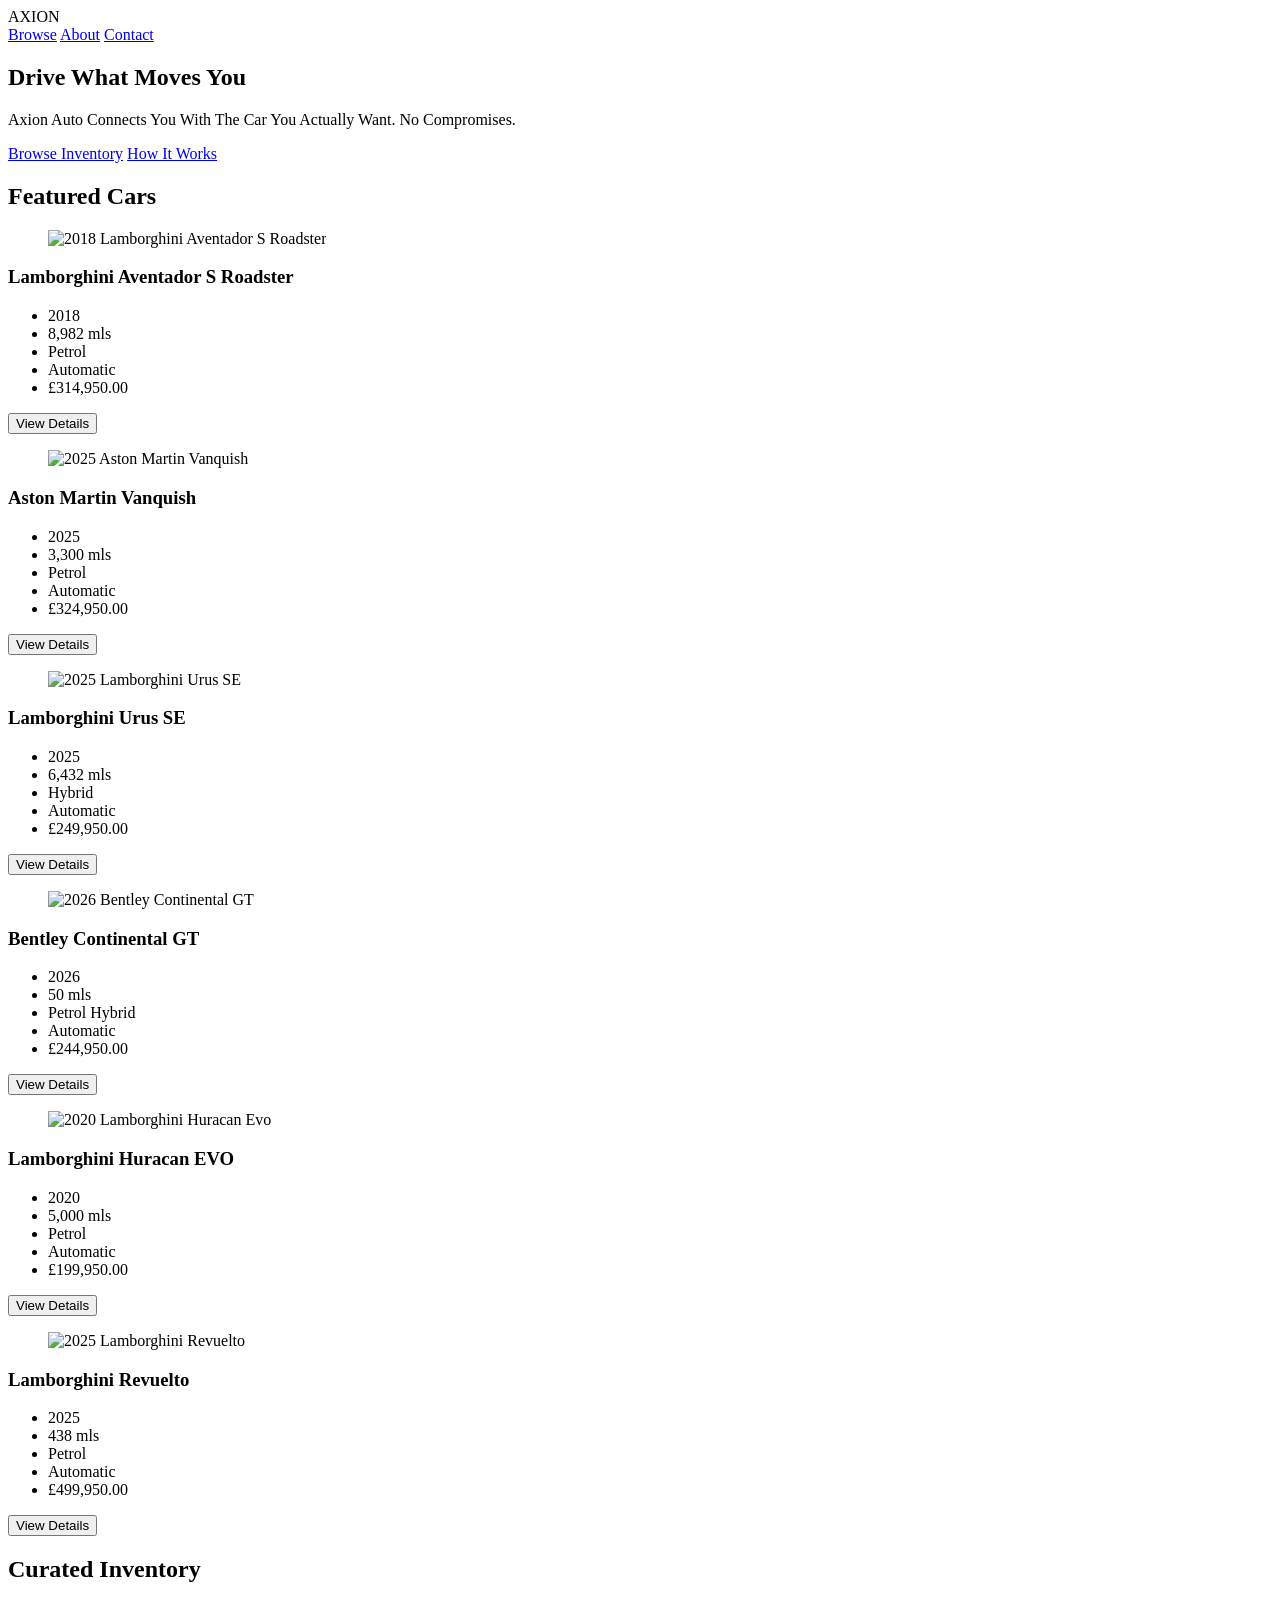
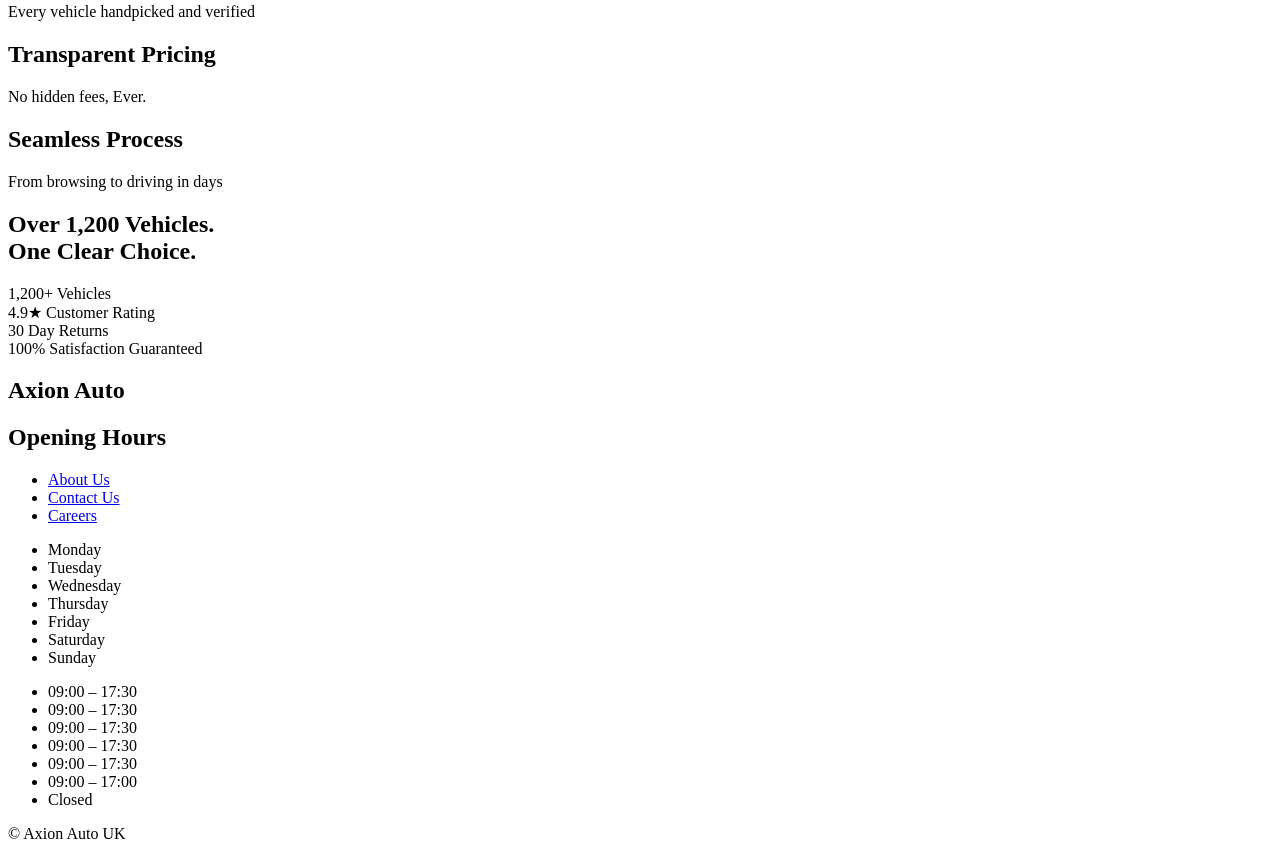
==== index.html @ 67ba7c2e "Add files via upload" ====
<!doctype html>
<html lang="en">
  <head>
    <meta charset="UTF-8" />
    <meta name="viewport" content="width=device-width, initial-scale=1.0" />
    <meta
      name="description"
      content="Axion Auto — Premium vehicles curated for drivers who refuse to compromise."
    />
    <link rel="stylesheet" href="./style.css" />
    <link rel="preconnect" href="https://fonts.googleapis.com" />
    <link rel="preconnect" href="https://fonts.gstatic.com" crossorigin />
    <link
      href="https://fonts.googleapis.com/css2?family=Oxygen:wght@300;400;700&display=swap"
      rel="stylesheet"
    />
    <title>Axion Auto</title>
    <link rel="apple-touch-icon" sizes="180x180" href="/apple-touch-icon.png" />
    <link rel="icon" type="image/png" sizes="32x32" href="/favicon-32x32.png" />
    <link rel="icon" type="image/png" sizes="16x16" href="/favicon-16x16.png" />
    <link rel="manifest" href="/site.webmanifest" />
  </head>
  <body>
    <header class="site-nav">
      <span class="site-header">AXION</span>

      <nav class="nav-header" aria-label="Main navigation">
        <a href="./inventory.html">Browse</a>
        <a href="./about.html">About</a>
        <a href="./contact.html">Contact</a>
      </nav>
    </header>

    <main>
      <section class="hero panel panel--image" aria-label="Hero">
        <div class="hero-text">
          <h1 class="hero-heading">Drive What Moves You</h1>
          <p class="hero-subheading">
            Axion Auto Connects You With The Car You Actually Want. No
            Compromises.
          </p>
        </div>
        <div class="hero-links">
          <a href="./inventory.html" class="btn btn--primary"
            >Browse Inventory</a
          >
          <a href="./about.html" class="btn btn--secondary">How It Works</a>
        </div>
      </section>

      <section class="featured-cars-section">
        <h2 class="featured-cars-heading">Featured Cars</h2>

        <div class="featured-cars">
          <article class="car-feature feature-1">
            <figure class="car-image">
              <img
                class="large-image"
                src="./assets/images/2018-lamborghini-aventador-s-roadster.jpg"
                alt="2018 Lamborghini Aventador S Roadster"
              />
            </figure>
            <h3>Lamborghini Aventador S Roadster</h3>
            <ul class="car-specs">
              <li>2018</li>
              <li>8,982 mls</li>
              <li>Petrol</li>
              <li>Automatic</li>
              <li>£314,950.00</li>
            </ul>
            <button class="button-link" type="button">View Details</button>
          </article>

          <article class="car-feature feature-2">
            <figure class="car-image">
              <img
                class="large-image"
                src="./assets/images/2025-aston-martin-vanquish.jpg"
                alt="2025 Aston Martin Vanquish"
              />
            </figure>
            <h3>Aston Martin Vanquish</h3>
            <ul class="car-specs">
              <li>2025</li>
              <li>3,300 mls</li>
              <li>Petrol</li>
              <li>Automatic</li>
              <li>£324,950.00</li>
            </ul>
            <button class="button-link" type="button">View Details</button>
          </article>

          <article class="car-feature feature-3">
            <figure class="car-image">
              <img
                class="large-image"
                src="./assets/images/2025-lamborghini-urus-se.jpg"
                alt="2025 Lamborghini Urus SE"
              />
            </figure>
            <h3>Lamborghini Urus SE</h3>
            <ul class="car-specs">
              <li>2025</li>
              <li>6,432 mls</li>
              <li>Hybrid</li>
              <li>Automatic</li>
              <li>£249,950.00</li>
            </ul>
            <button class="button-link" type="button">View Details</button>
          </article>

          <article class="car-feature feature-4">
            <figure class="car-image">
              <img
                class="large-image"
                src="./assets/images/2026-bentley-continental-gt.jpg"
                alt="2026 Bentley Continental GT"
              />
            </figure>
            <h3>Bentley Continental GT</h3>
            <ul class="car-specs">
              <li>2026</li>
              <li>50 mls</li>
              <li>Petrol Hybrid</li>
              <li>Automatic</li>
              <li>£244,950.00</li>
            </ul>
            <button class="button-link" type="button">View Details</button>
          </article>

          <article class="car-feature feature-5">
            <figure class="car-image">
              <img
                class="large-image"
                src="./assets/images/2020-lamborghini-huracan.jpg"
                alt="2020 Lamborghini Huracan Evo"
              />
            </figure>
            <h3>Lamborghini Huracan EVO</h3>
            <ul class="car-specs">
              <li>2020</li>
              <li>5,000 mls</li>
              <li>Petrol</li>
              <li>Automatic</li>
              <li>£199,950.00</li>
            </ul>
            <button class="button-link" type="button">View Details</button>
          </article>

          <article class="car-feature feature-6">
            <figure class="car-image">
              <img
                class="large-image"
                src="./assets/images/2025-lamborghini-revuelto.jpg"
                alt="2025 Lamborghini Revuelto"
              />
            </figure>
            <h3>Lamborghini Revuelto</h3>
            <ul class="car-specs">
              <li>2025</li>
              <li>438 mls</li>
              <li>Petrol</li>
              <li>Automatic</li>
              <li>£499,950.00</li>
            </ul>
            <button class="button-link" type="button">View Details</button>
          </article>
        </div>
      </section>

      <section class="promises">
        <div class="promise promise-1">
          <h2 class="promise-heading">Curated Inventory</h2>
          <p class="promise-p">Every vehicle handpicked and verified</p>
        </div>
        <div class="promise promise-2">
          <h2 class="promise-heading">Transparent Pricing</h2>
          <p class="promise-p">No hidden fees, Ever.</p>
        </div>
        <div class="promise promise-3">
          <h2 class="promise-heading">Seamless Process</h2>
          <p class="promise-p">From browsing to driving in days</p>
        </div>
      </section>

      <section class="banner" aria-label="Key statistics">
        <h2 class="banner-heading">
          Over 1,200 Vehicles.<br />One Clear Choice.
        </h2>
        <div class="banner-stats">
          <div class="stat">
            <span class="stat-number">1,200+</span>
            <span class="stat-label">Vehicles</span>
          </div>
          <div class="stat">
            <span class="stat-number">4.9★</span>
            <span class="stat-label">Customer Rating</span>
          </div>
          <div class="stat">
            <span class="stat-number">30</span>
            <span class="stat-label">Day Returns</span>
          </div>
          <div class="stat">
            <span class="stat-number">100%</span>
            <span class="stat-label">Satisfaction Guaranteed</span>
          </div>
        </div>
      </section>
    </main>
    <footer>
      <div class="footer-headings">
        <h2 class="axion-footer-heading">Axion Auto</h2>
        <h2 class="hours-heading">Opening Hours</h2>
      </div>

      <div class="footer">
        <nav class="axion-footer" aria-label="Footer navigation">
          <ul class="footer-list">
            <li><a href="./about.html">About Us</a></li>
            <li><a href="./contact.html">Contact Us</a></li>
            <li><a href="./careers.html">Careers</a></li>
          </ul>
        </nav>

        <div class="hours">
          <ul class="days-list" aria-label="Days">
            <li>Monday</li>
            <li>Tuesday</li>
            <li>Wednesday</li>
            <li>Thursday</li>
            <li>Friday</li>
            <li>Saturday</li>
            <li>Sunday</li>
          </ul>
          <ul class="hours-list" aria-label="Hours">
            <li>09:00 – 17:30</li>
            <li>09:00 – 17:30</li>
            <li>09:00 – 17:30</li>
            <li>09:00 – 17:30</li>
            <li>09:00 – 17:30</li>
            <li>09:00 – 17:00</li>
            <li>Closed</li>
          </ul>
        </div>
      </div>

      <div class="copyright">
        <p>&copy; Axion Auto UK</p>
      </div>
    </footer>
  </body>
</html>
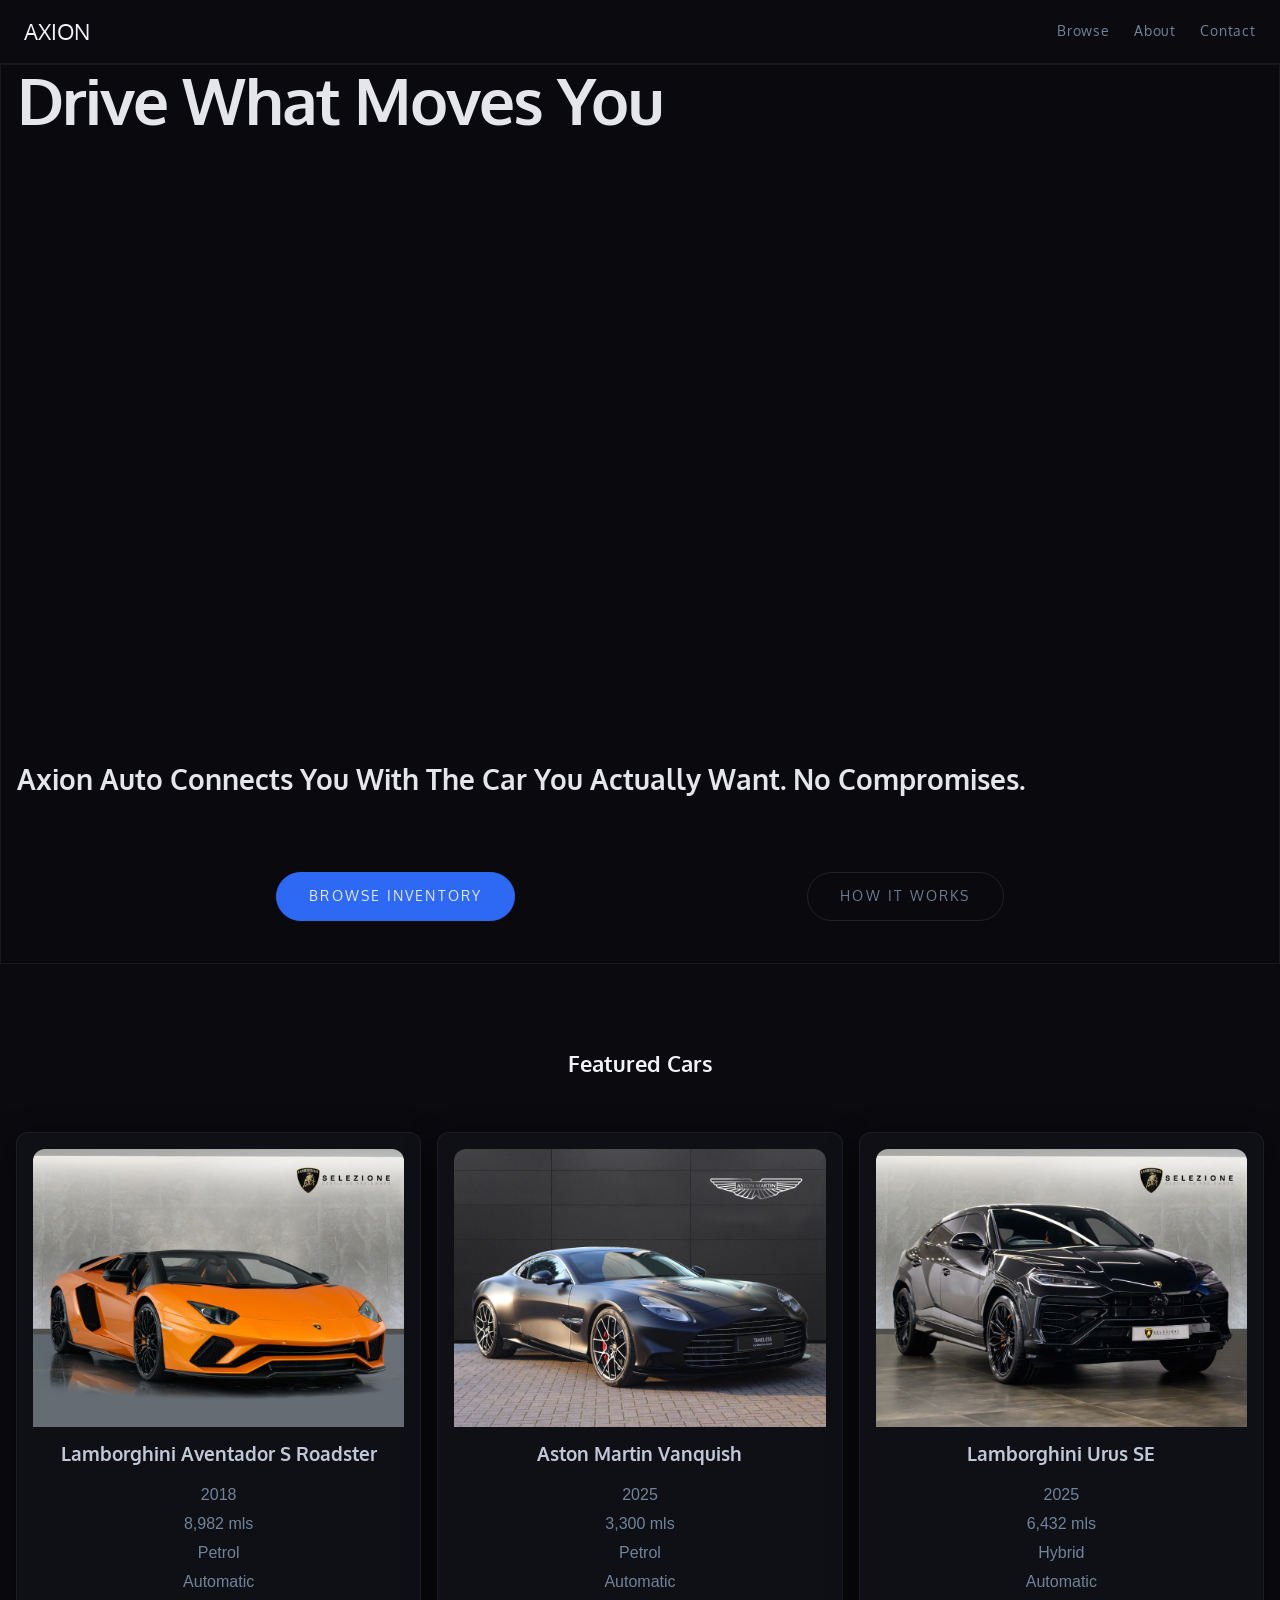
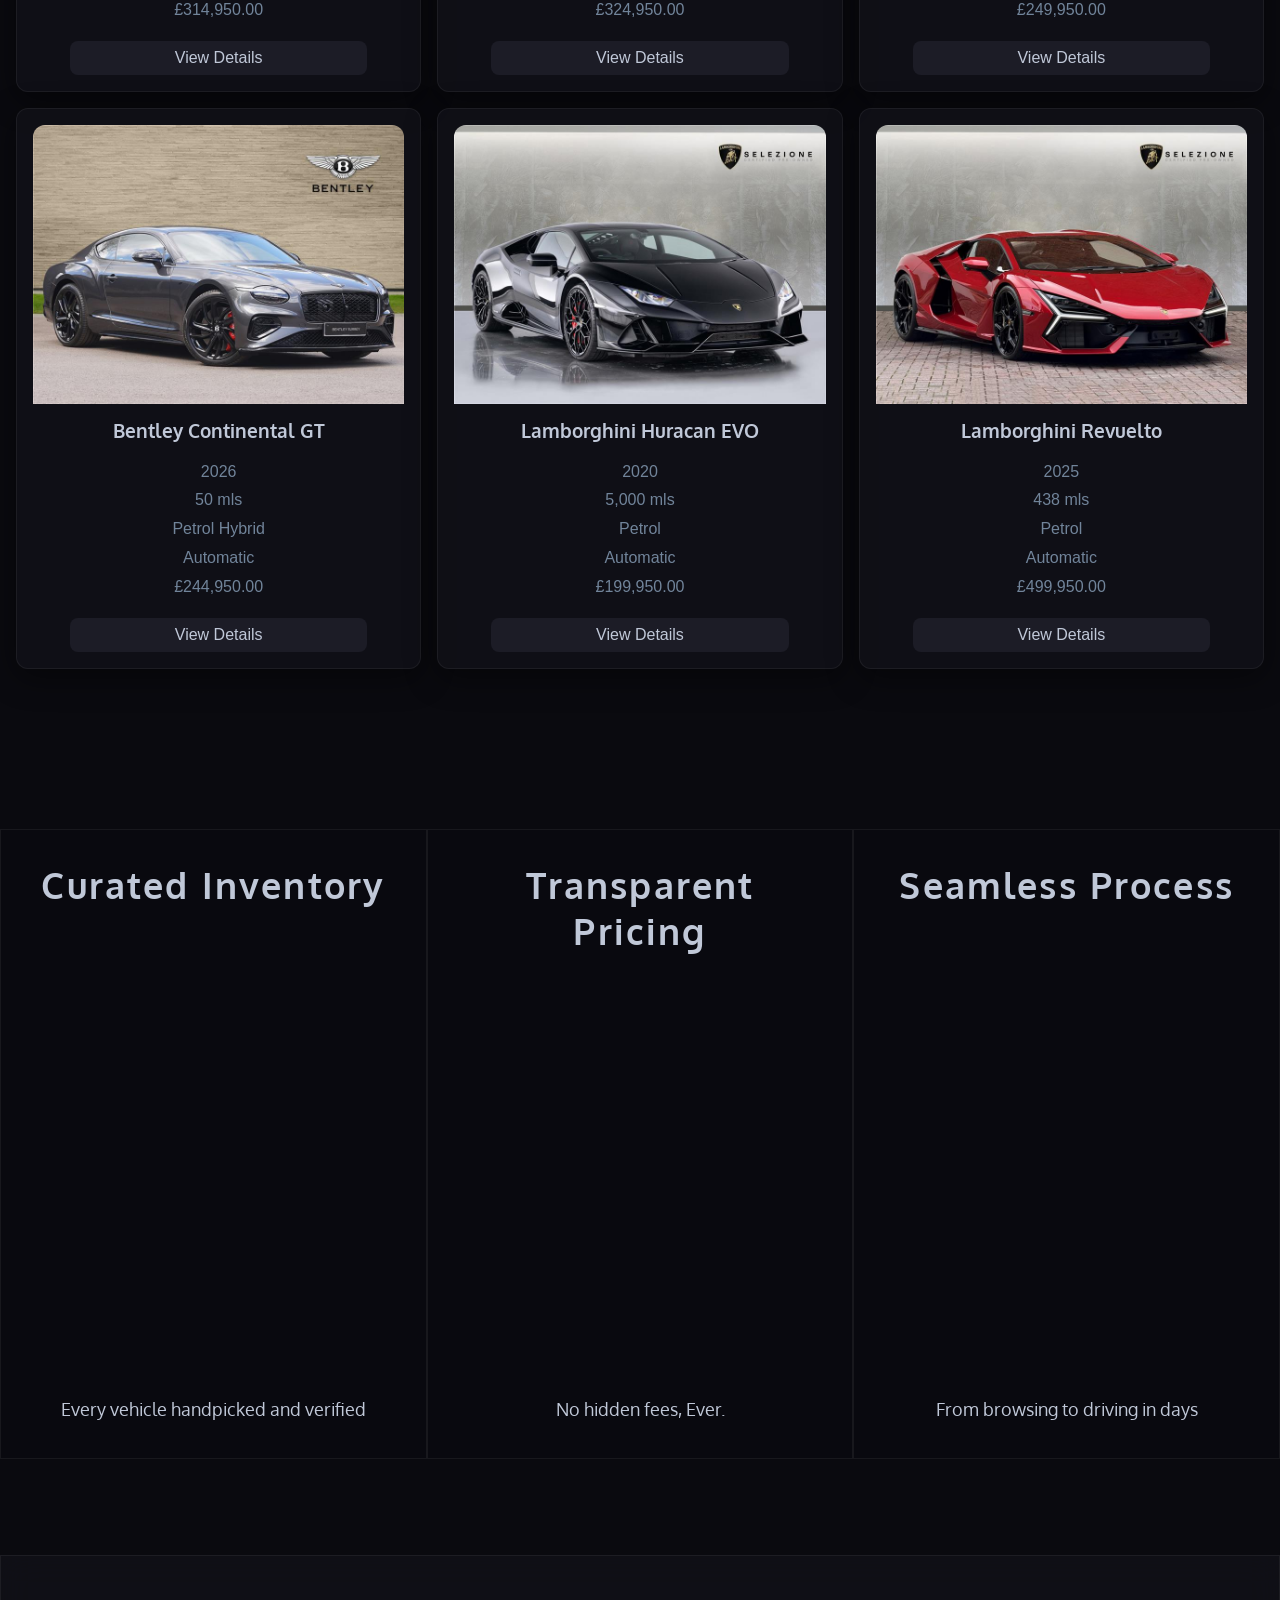
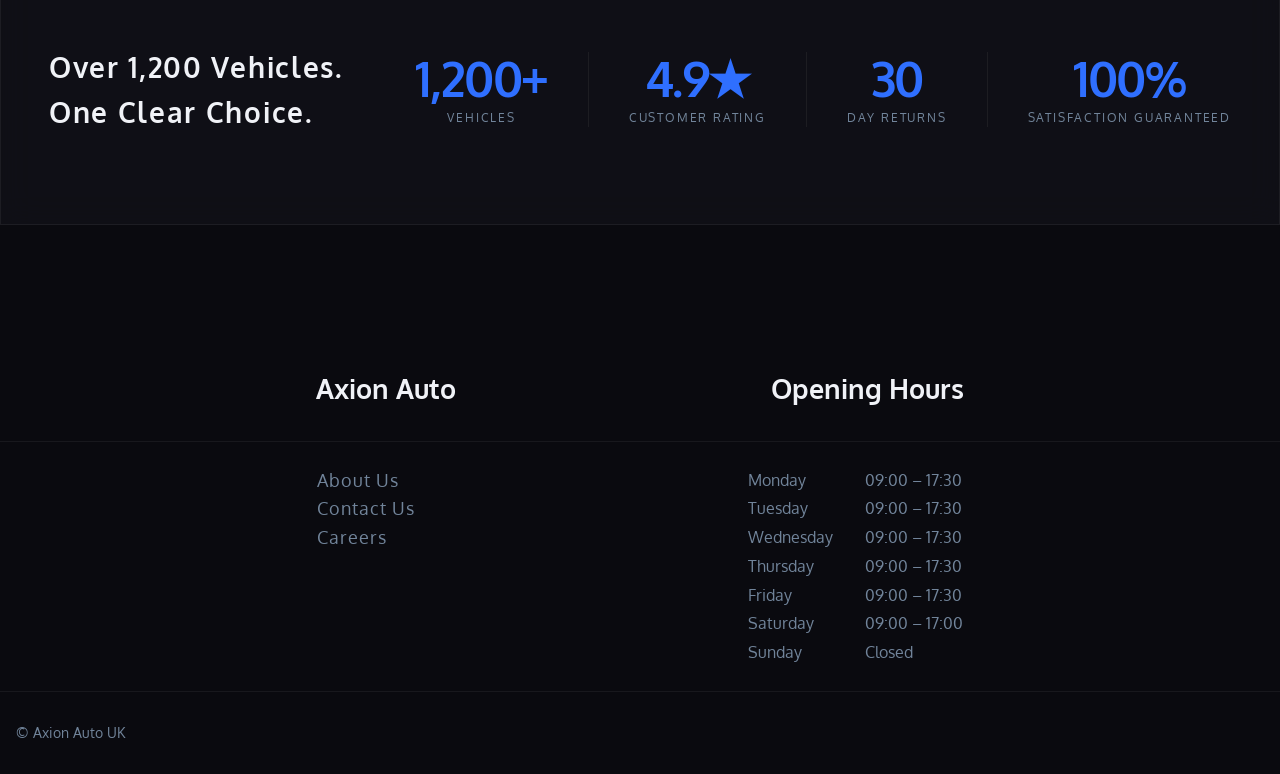
==== commit 60af1368: "Update index.html" ====
--- a/index.html
+++ b/index.html
@@ -15,10 +15,10 @@
       rel="stylesheet"
     />
     <title>Axion Auto</title>
-    <link rel="apple-touch-icon" sizes="180x180" href="/apple-touch-icon.png" />
-    <link rel="icon" type="image/png" sizes="32x32" href="/favicon-32x32.png" />
-    <link rel="icon" type="image/png" sizes="16x16" href="/favicon-16x16.png" />
-    <link rel="manifest" href="/site.webmanifest" />
+    <link rel="apple-touch-icon" sizes="180x180" href="./favicon/apple-touch-icon.png" />
+    <link rel="icon" type="image/png" sizes="32x32" href="./favicon/favicon-32x32.png" />
+    <link rel="icon" type="image/png" sizes="16x16" href="./favicon/favicon-16x16.png" />
+    <link rel="manifest" href="./favicon/site.webmanifest" />
   </head>
   <body>
     <header class="site-nav">
@@ -56,7 +56,7 @@
             <figure class="car-image">
               <img
                 class="large-image"
-                src="./assets/images/2018-lamborghini-aventador-s-roadster.jpg"
+                src="./assets/2018-lamborghini-aventador-s-roadster.jpg"
                 alt="2018 Lamborghini Aventador S Roadster"
               />
             </figure>
@@ -75,7 +75,7 @@
             <figure class="car-image">
               <img
                 class="large-image"
-                src="./assets/images/2025-aston-martin-vanquish.jpg"
+                src="./assets/2025-aston-martin-vanquish.jpg"
                 alt="2025 Aston Martin Vanquish"
               />
             </figure>
@@ -94,7 +94,7 @@
             <figure class="car-image">
               <img
                 class="large-image"
-                src="./assets/images/2025-lamborghini-urus-se.jpg"
+                src="./assets/2025-lamborghini-urus-se.jpg"
                 alt="2025 Lamborghini Urus SE"
               />
             </figure>
@@ -113,7 +113,7 @@
             <figure class="car-image">
               <img
                 class="large-image"
-                src="./assets/images/2026-bentley-continental-gt.jpg"
+                src="./assets/2026-bentley-continental-gt.jpg"
                 alt="2026 Bentley Continental GT"
               />
             </figure>
@@ -132,7 +132,7 @@
             <figure class="car-image">
               <img
                 class="large-image"
-                src="./assets/images/2020-lamborghini-huracan.jpg"
+                src="./assets/2020-lamborghini-huracan.jpg"
                 alt="2020 Lamborghini Huracan Evo"
               />
             </figure>
@@ -151,7 +151,7 @@
             <figure class="car-image">
               <img
                 class="large-image"
-                src="./assets/images/2025-lamborghini-revuelto.jpg"
+                src="./assets/2025-lamborghini-revuelto.jpg"
                 alt="2025 Lamborghini Revuelto"
               />
             </figure>
--- a/style.css
+++ b/style.css
@@ -0,0 +1,664 @@
+:root {
+  /* color */
+  --color-bg-base: #0a0a0f;
+  --color-bg-surface: #13131a;
+  --color-bg-elevated: #1c1c26;
+  --color-bg-overlay: rgba(10, 10, 15, 0.55);
+
+  /* accent */
+  --color-accent-primary: #2f6fff;
+  --color-accent-hover: #4d85ff;
+  --color-accent-muted: rgba(47, 111, 255, 0.12);
+  --color-accent-glow: rgba(47, 111, 255, 0.25);
+
+  /* text */
+  --color-text-primary: #f0f2f7;
+  --color-text-secondary: #71849a;
+  --color-text-disabled: #3e4454;
+  --color-text-inverse: #0a0a0f;
+
+  /* metallic */
+  --color-silver: #c0c8d8;
+  --color-silver-muted: #5a6478;
+
+  /* borders */
+  --color-border-subtle: rgba(255, 255, 255, 0.06);
+  --color-border-default: rgba(255, 255, 255, 0.1);
+  --color-border-accent: rgba(47, 111, 255, 0.5);
+
+  /* typography */
+  --font-family-base: "Oxygen", sans-serif;
+  --font-family-mono: "JetBrains Mono", monospace;
+
+  /* scale */
+  --font-size-xs: 0.75rem;
+  --font-size-s: 0.875rem;
+  --font-size-m: 1rem;
+  --font-size-l: 1.125rem;
+  --font-size-xl: 1.375rem;
+  --font-size-2xl: 1.75rem;
+  --font-size-3xl: 2.25rem;
+  --font-size-4xl: 3rem;
+  --font-size-5xl: 4rem;
+
+  /* weight */
+  --font-weight-light: 300;
+  --font-weight-regular: 400;
+  --font-weight-medium: 500;
+  --font-weight-semibold: 600;
+  --font-weight-bold: 700;
+
+  /* line height */
+  --line-height-tight: 1.1;
+  --line-height-snug: 1.3;
+  --line-height-base: 1.6;
+  --line-height-relaxed: 1.8;
+
+  /* letter spacing */
+  --tracking-tight: -0.03em;
+  --tracking-normal: 0em;
+  --tracking-wide: 0.06em;
+  --tracking-widest: 0.15em;
+
+  /* spacing */
+  --space-1: 0.25rem;
+  --space-2: 0.5rem;
+  --space-3: 0.75rem;
+  --space-4: 1rem;
+  --space-5: 1.25rem;
+  --space-6: 1.5rem;
+  --space-8: 2rem;
+  --space-10: 2.5rem;
+  --space-12: 3rem;
+  --space-16: 4rem;
+  --space-20: 5rem;
+  --space-24: 6rem;
+
+  /* shadows */
+  --shadow-s: 0 1px 3px rgba(0, 0, 0, 0.4);
+  --shadow-m: 0 4px 16px rgba(0, 0, 0, 0.5);
+  --shadow-l: 0 12px 40px rgba(0, 0, 0, 0.6);
+  --shadow-card: 0 8px 32px rgba(0, 0, 0, 0.45);
+  --shadow-accent: 0 0 24px rgba(47, 111, 255, 0.3);
+  --shadow-accent-l: 0 0 60px rgba(47, 111, 255, 0.2);
+
+  /* border radius */
+  --radius-s: 4px;
+  --radius-m: 8px;
+  --radius-l: 12px;
+  --radius-pill: 9999px;
+
+  /* transitions */
+  --duration-fast: 150ms;
+  --duration-base: 250ms;
+  --duration-slow: 400ms;
+  --duration-crawl: 700ms;
+
+  --ease-out: cubic-bezier(0.25, 0.46, 0.45, 0.94);
+  --ease-in-out: cubic-bezier(0.645, 0.045, 0.355, 1);
+  --ease-spring: cubic-bezier(0.34, 1.56, 0.64, 1);
+
+  --transition-base: var(--duration-base) var(--ease-out);
+  --transition-fast: var(--duration-fast) var(--ease-out);
+  --transition-slow: var(--duration-slow) var(--ease-out);
+
+  /* layout */
+  --container-s: 640px;
+  --container-m: 768px;
+  --container-l: 1024px;
+  --container-xl: 1280px;
+  --container-2xl: 1440px;
+
+  --nav-height: 64px;
+  --section-padding: var(--space-24);
+
+  /* glass / filters */
+  --glass-bg: rgba(19, 19, 26, 0.72);
+  --glass-blur: blur(16px);
+  --glass-border: 1px solid var(--color-border-subtle);
+  --filter-light: saturate(0.98) contrast(1) brightness(1);
+
+  /* z-index */
+  --z-base: 0;
+  --z-raised: 10;
+  --z-dropdown: 100;
+  --z-sticky: 200;
+  --z-overlay: 300;
+  --z-modal: 400;
+  --z-toast: 500;
+}
+
+/* base */
+
+* {
+  box-sizing: border-box;
+}
+
+body {
+  margin: 0;
+  background-color: var(--color-bg-base);
+  color: var(--color-text-primary);
+  font-family: var(--font-family-base);
+  font-size: var(--font-size-m);
+  line-height: var(--line-height-base);
+  -webkit-font-smoothing: antialiased;
+}
+
+main {
+  display: flex;
+  flex-direction: column;
+}
+
+/* button base */
+
+.btn {
+  display: inline-block;
+  padding: var(--space-3) var(--space-8);
+  font-family: var(--font-family-base);
+  font-size: var(--font-size-s);
+  font-weight: var(--font-weight-medium);
+  letter-spacing: var(--tracking-widest);
+  text-decoration: none;
+  text-transform: uppercase;
+  border-radius: var(--radius-pill);
+  cursor: pointer;
+  transition: 
+    background-color var(--transition-fast),
+    color var(--transition-fast),
+    border-color var(--transition-fast),
+    box-shadow var(--transition-fast);
+}
+
+/* primary — filled cobalt */
+.btn--primary {
+  background-color: var(--color-accent-primary);
+  color: var(--color-text-primary);
+  border: 1px solid var(--color-accent-primary);
+}
+
+.btn--primary:hover {
+  background-color: var(--color-accent-hover);
+  border-color: var(--color-accent-hover);
+  box-shadow: var(--shadow-accent);
+}
+
+/* secondary — ghost */
+.btn--secondary {
+  background-color: transparent;
+  color: var(--color-text-secondary);
+  border: 1px solid var(--color-border-default);
+}
+
+.btn--secondary:hover {
+  color: var(--color-text-primary);
+  border-color: var(--color-border-accent);
+}
+
+/* navigation */
+
+.site-nav {
+  display: flex;
+  justify-content: space-between;
+  align-items: center;
+  padding: 0 var(--space-6);
+  height: var(--nav-height);
+  width: 100vw;
+  background-color: var(--color-bg-base);
+  border-bottom: 1px solid var(--color-border-subtle);
+  position: fixed;
+  z-index: var(--z-sticky);
+}
+
+.site-header {
+  font-size: var(--font-size-xl);
+}
+.nav-header {
+  display: flex;
+  gap: var(--space-6);
+}
+
+.nav-header a {
+  color: var(--color-text-secondary);
+  text-decoration: none;
+  font-size: var(--font-size-s);
+  letter-spacing: var(--tracking-wide);
+  transition: color var(--transition-fast);
+}
+
+.nav-header a:hover {
+  color: var(--color-text-primary);
+}
+
+/* panels */
+
+.panel {
+  position: relative;
+  max-width: 100vw;
+  min-height: 100vh;
+  opacity: 0.95;
+  transition: opacity var(--transition-slow);
+}
+
+.panel--image {
+  background-position: center;
+  background-size: cover;
+  background-repeat: no-repeat;
+}
+
+/* hero */
+
+.hero {
+  background-image: url(./assets/images/hero-img.jpg);
+  position: relative;
+  border: var(--glass-border);
+  margin-top: var(--nav-height);
+  display: flex;
+  flex-flow: column nowrap;
+  justify-content: space-between;
+  align-items: flex-start;
+}
+
+.hero::before {
+  content: "";
+  position: absolute;
+  inset: 0;
+  background: var(--color-bg-overlay);
+  z-index: var(--z-base);
+}
+
+.hero-text {
+  display: flex;
+  flex-flow: column nowrap;
+  justify-content: space-between;
+  min-height: 85vh;
+  z-index: var(--z-raised);
+}
+
+.hero-heading {
+  flex: 1 1 0;
+  font-size: var(--font-size-5xl);
+  font-weight: var(--font-weight-bold);
+  color: var(--color-text-primary);
+  padding-left: var(--space-4);
+  letter-spacing: var(--tracking-tight);
+  line-height: var(--line-height-tight);
+  margin: 0;
+}
+
+.hero-subheading {
+  font-size: var(--font-size-2xl);
+  font-weight: var(--font-weight-semibold);
+  padding-left: var(--space-4);
+}
+
+.hero-links {
+  flex: 1 1 0;
+  align-self: center;
+  width: 100vw;
+  display: flex;
+  justify-content: space-evenly;
+  align-items: center;
+  gap: var(--space-4);
+}
+
+.hero-heading,
+.hero-subheading,
+.hero-links {
+  z-index: var(--z-raised);
+}
+
+/* featured cars */
+
+.featured-cars-section {
+  padding: var(--space-8) 0;
+}
+
+.featured-cars-heading {
+  font-size: var(--font-size-xl);
+  font-weight: var(--font-weight-bold);
+  text-align: center;
+  padding: var(--space-8) 0;
+}
+
+.featured-cars {
+  display: flex;
+  flex-flow: row wrap;
+  justify-content: space-evenly;
+  gap: var(--space-4);
+  padding: 0 var(--space-4) var(--space-8);
+}
+
+.car-feature {
+  flex: 1 1 30vw;
+  color: var(--color-text-secondary);
+  background: var(--glass-bg);
+  border: var(--glass-border);
+  border-radius: var(--radius-l);
+  padding: var(--space-4);
+  text-align: center;
+  box-shadow: var(--shadow-card);
+  transition:
+    box-shadow var(--transition-base),
+    border-color var(--transition-base),
+    transform var(--transition-base);
+}
+
+.car-feature:hover {
+  box-shadow: var(--shadow-m), 0 0 0 1px rgba(47, 111, 255, 0.25);
+  border-color: var(--color-border-accent);
+  transform: translateY(-2px);
+}
+
+.car-feature h3 {
+  color: var(--color-silver);
+  margin: var(--space-3) 0;
+}
+
+.car-specs {
+  list-style: none;
+  padding: 0;
+  margin: 0 0 var(--space-4);
+  font-size: var(--font-size-m);
+  font-weight: var(--font-weight-light);
+  line-height: var(--line-height-relaxed);
+}
+
+.car-feature .button-link {
+  background-color: var(--color-bg-elevated);
+  color: var(--color-silver);
+  min-width: 80%;
+  border: none;
+  border-radius: var(--radius-m);
+  padding: var(--space-2) var(--space-4);
+  font-size: var(--font-size-m);
+  cursor: pointer;
+  transition:
+    background-color var(--transition-fast),
+    color var(--transition-fast);
+}
+
+.car-feature .button-link:hover {
+  background-color: var(--color-accent-hover);
+  color: var(--color-bg-base);
+}
+
+/* promise section */
+
+.promises {
+  display: flex;
+  flex-flow: row wrap;
+  justify-content: space-evenly;
+  align-items: stretch;
+  text-align: center;
+  padding: var(--section-padding) 0;
+}
+
+.promise {
+  flex: 1 1 30vw;
+  min-width: 30vw;
+  min-height: 70vh;
+  display: flex;
+  flex-direction: column;
+  justify-content: space-between;
+  align-items: center;
+  background-position: center;
+  background-size: cover;
+  background-repeat: no-repeat;
+  position: relative;
+  padding: var(--space-8);
+  border: var(--glass-border);
+}
+
+.promise::before {
+  content: "";
+  position: absolute;
+  inset: 0;
+  background: var(--color-bg-overlay);
+  z-index: var(--z-base);
+}
+
+.promise-heading {
+  color: var(--color-silver);
+  font-size: var(--font-size-3xl);
+  line-height: var(--line-height-snug);
+  letter-spacing: var(--tracking-wide);
+  margin: 0;
+}
+
+.promise-p {
+  color: var(--color-silver);
+  font-size: var(--font-size-l);
+  line-height: var(--line-height-relaxed);
+  letter-spacing: var(--tracking-normal);
+  margin: 0;
+}
+
+.promise-heading,
+.promise-p {
+  position: relative;
+  z-index: var(--z-raised);
+}
+
+.promise-1 {
+  background-image: url(./assets/images/promise-1-img.jpg);
+}
+.promise-2 {
+  background-image: url(./assets/images/promise-2-img.jpg);
+}
+.promise-3 {
+  background-image: url(./assets/images/promise-3-img.jpg);
+}
+
+/* banner */
+
+.banner {
+  display: flex;
+  flex-flow: row nowrap;
+  justify-content: space-between;
+  align-items: center;
+  background: var(--glass-bg);
+  backdrop-filter: var(--glass-blur);
+  border: var(--glass-border);
+  min-height: 30vh;
+  padding: var(--space-8) var(--space-12);
+  margin-bottom: var(--section-padding);
+}
+
+.banner-heading {
+  font-size: var(--font-size-2xl);
+  font-weight: var(--font-weight-bold);
+  letter-spacing: var(--tracking-wide);
+  margin: 0;
+  color: var(--color-text-primary);
+}
+
+.banner-stats {
+  display: flex;
+  gap: var(--space-10);
+  align-items: center;
+}
+
+.stat {
+  display: flex;
+  flex-direction: column;
+  align-items: center;
+  gap: var(--space-1);
+}
+
+.stat-number {
+  font-size: var(--font-size-4xl);
+  font-weight: var(--font-weight-bold);
+  color: var(--color-accent-primary);
+  letter-spacing: var(--tracking-tight);
+  line-height: var(--line-height-tight);
+}
+
+.stat-label {
+  font-size: var(--font-size-xs);
+  font-weight: var(--font-weight-medium);
+  color: var(--color-text-secondary);
+  letter-spacing: var(--tracking-widest);
+  text-transform: uppercase;
+}
+
+.stat + .stat {
+  padding-left: var(--space-10);
+  border-left: 1px solid var(--color-border-subtle);
+}
+
+/* footer */
+
+.footer-headings {
+  display: flex;
+  justify-content: space-evenly;
+  padding: var(--space-6) 0 var(--space-2);
+  font-size: var(--font-size-l);
+  font-weight: var(--font-weight-semibold);
+  color: var(--color-text-primary);
+}
+
+.footer {
+  display: flex;
+  justify-content: space-evenly;
+  padding: var(--space-4) 0;
+  border-top: 1px solid var(--color-border-subtle);
+}
+
+.axion-footer {
+  display: flex;
+  align-items: flex-start;
+}
+
+.footer-list {
+  list-style: none;
+  padding: var(--space-2) var(--space-4);
+  margin: 0;
+}
+
+.footer-list a {
+  text-decoration: none;
+  color: var(--color-text-secondary);
+  font-size: var(--font-size-l);
+  letter-spacing: var(--tracking-wide);
+  transition: color var(--transition-fast);
+}
+
+.footer-list a:hover {
+  color: var(--color-text-primary);
+}
+
+.hours {
+  display: flex;
+  gap: var(--space-8);
+  align-items: flex-start;
+  color: var(--color-text-secondary);
+  padding: var(--space-2) var(--space-4);
+}
+
+.days-list,
+.hours-list {
+  list-style: none;
+  padding: 0;
+  margin: 0;
+  line-height: var(--line-height-relaxed);
+}
+
+.copyright {
+  padding: var(--space-4) var(--space-4);
+  font-size: var(--font-size-s);
+  color: var(--color-text-secondary);
+  border-top: 1px solid var(--color-border-subtle);
+}
+
+/* media queries */
+
+@media (max-width: 768px) {
+  .site-nav {
+    justify-content: space-evenly;
+  }
+
+  .hero-heading {
+    font-size: var(--font-size-3xl);
+  }
+
+  .featured-cars {
+    flex-flow: column nowrap;
+    align-items: center;
+    padding: 0 var(--space-4) var(--space-8);
+  }
+
+  .car-feature {
+    flex: unset;
+    width: 90vw;
+  }
+
+  .promises {
+    flex-flow: column nowrap;
+    align-items: center;
+    padding: var(--space-12) 0;
+  }
+
+  .promise {
+    flex: unset;
+    width: 100vw;
+    min-width: unset;
+  }
+
+  .banner {
+    flex-flow: column nowrap;
+    align-items: center;
+    gap: var(--space-6);
+    padding: var(--space-8);
+  }
+
+  .banner-heading {
+    text-align: center;
+  }
+
+  .banner-stats {
+  flex-flow: row wrap;
+  justify-content: center;
+  gap: var(--space-6);
+}
+
+.stat + .stat {
+  padding-left: 0;
+  border-left: none;
+}
+
+.stat-number {
+  font-size: var(--font-size-3xl);
+}
+
+}
+
+@media (min-width: 769px) and (max-width: 1200px) {
+  .car-feature {
+    flex: 1 1 40vw;
+  }
+}
+
+/* images */
+
+.large-image,
+.medium-image,
+.small-image {
+  display: block;
+  width: 100%;
+  height: auto;
+  border-radius: var(--radius-l) var(--radius-l) 0 0;
+}
+
+.large-image {
+  max-width: 2000px;
+}
+.medium-image {
+  max-width: 800px;
+}
+.small-image {
+  max-width: 500px;
+}
+
+.car-image {
+  margin: 0;
+}
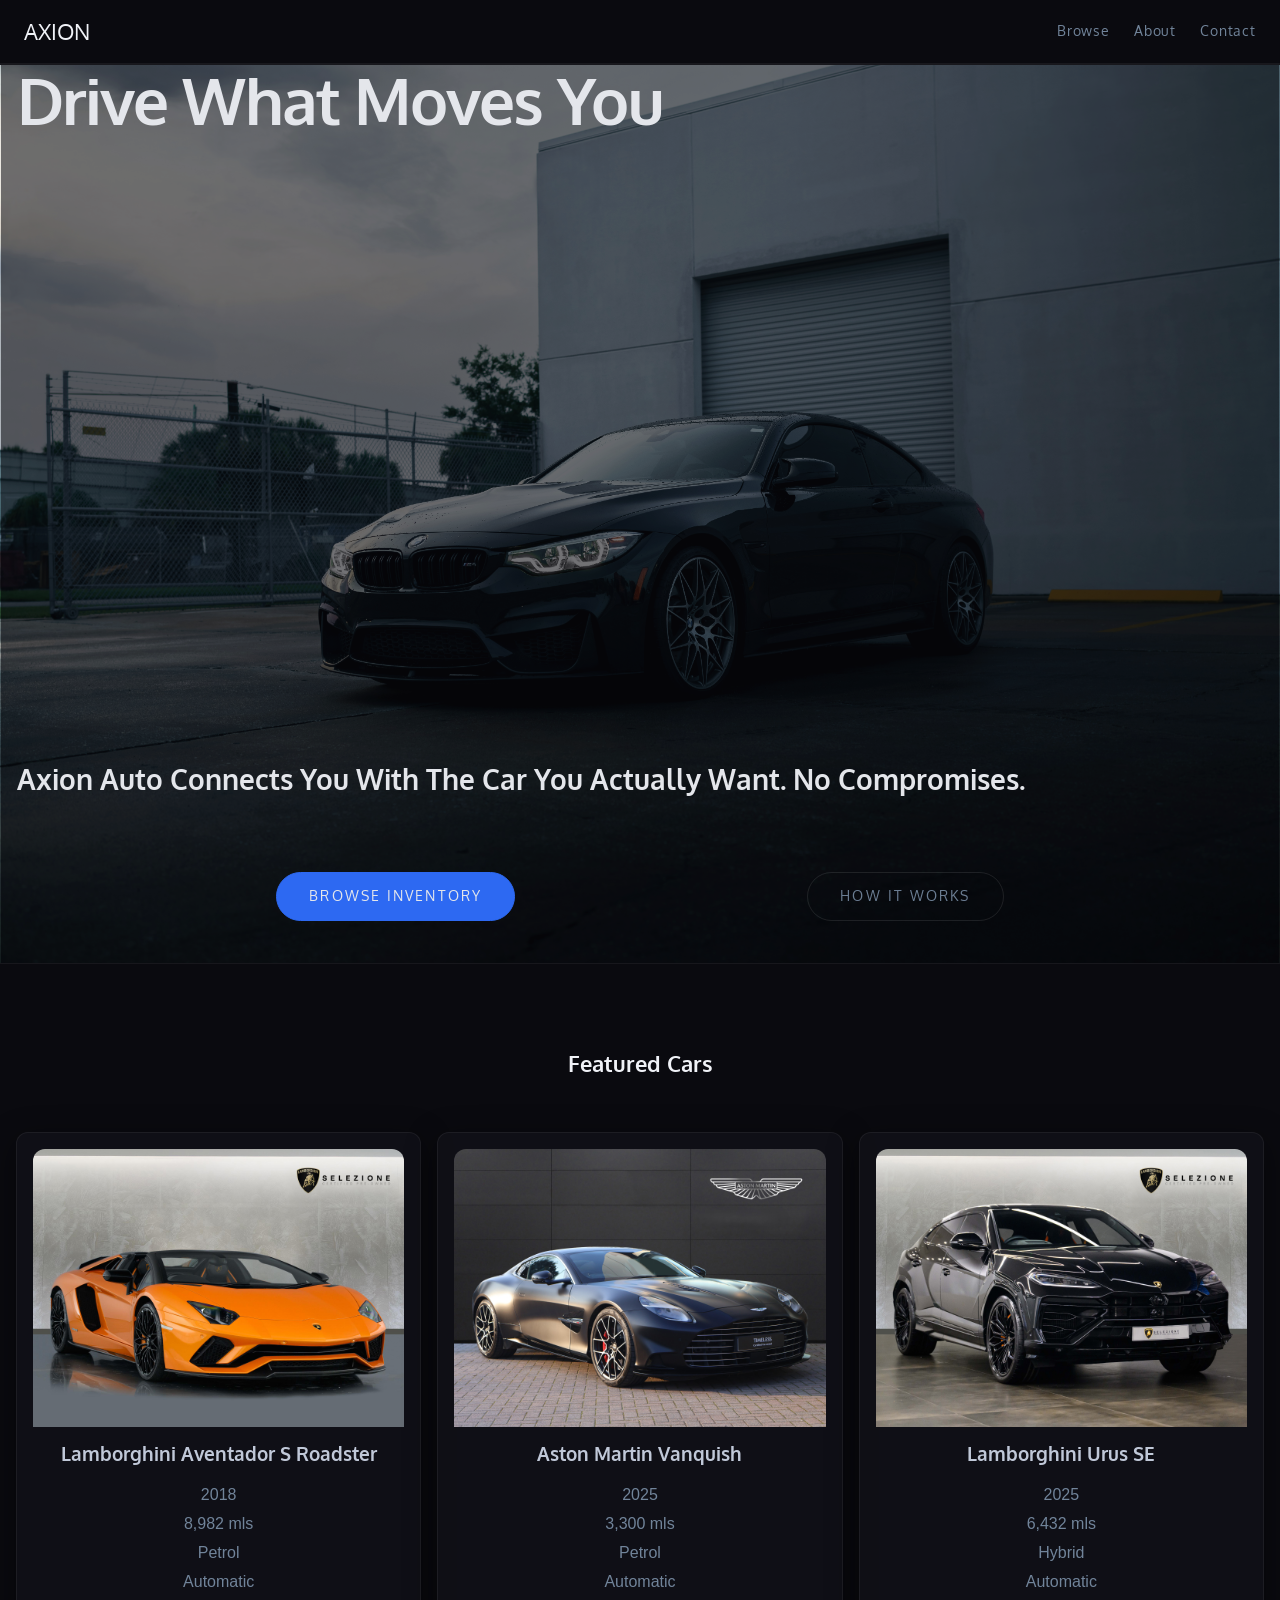
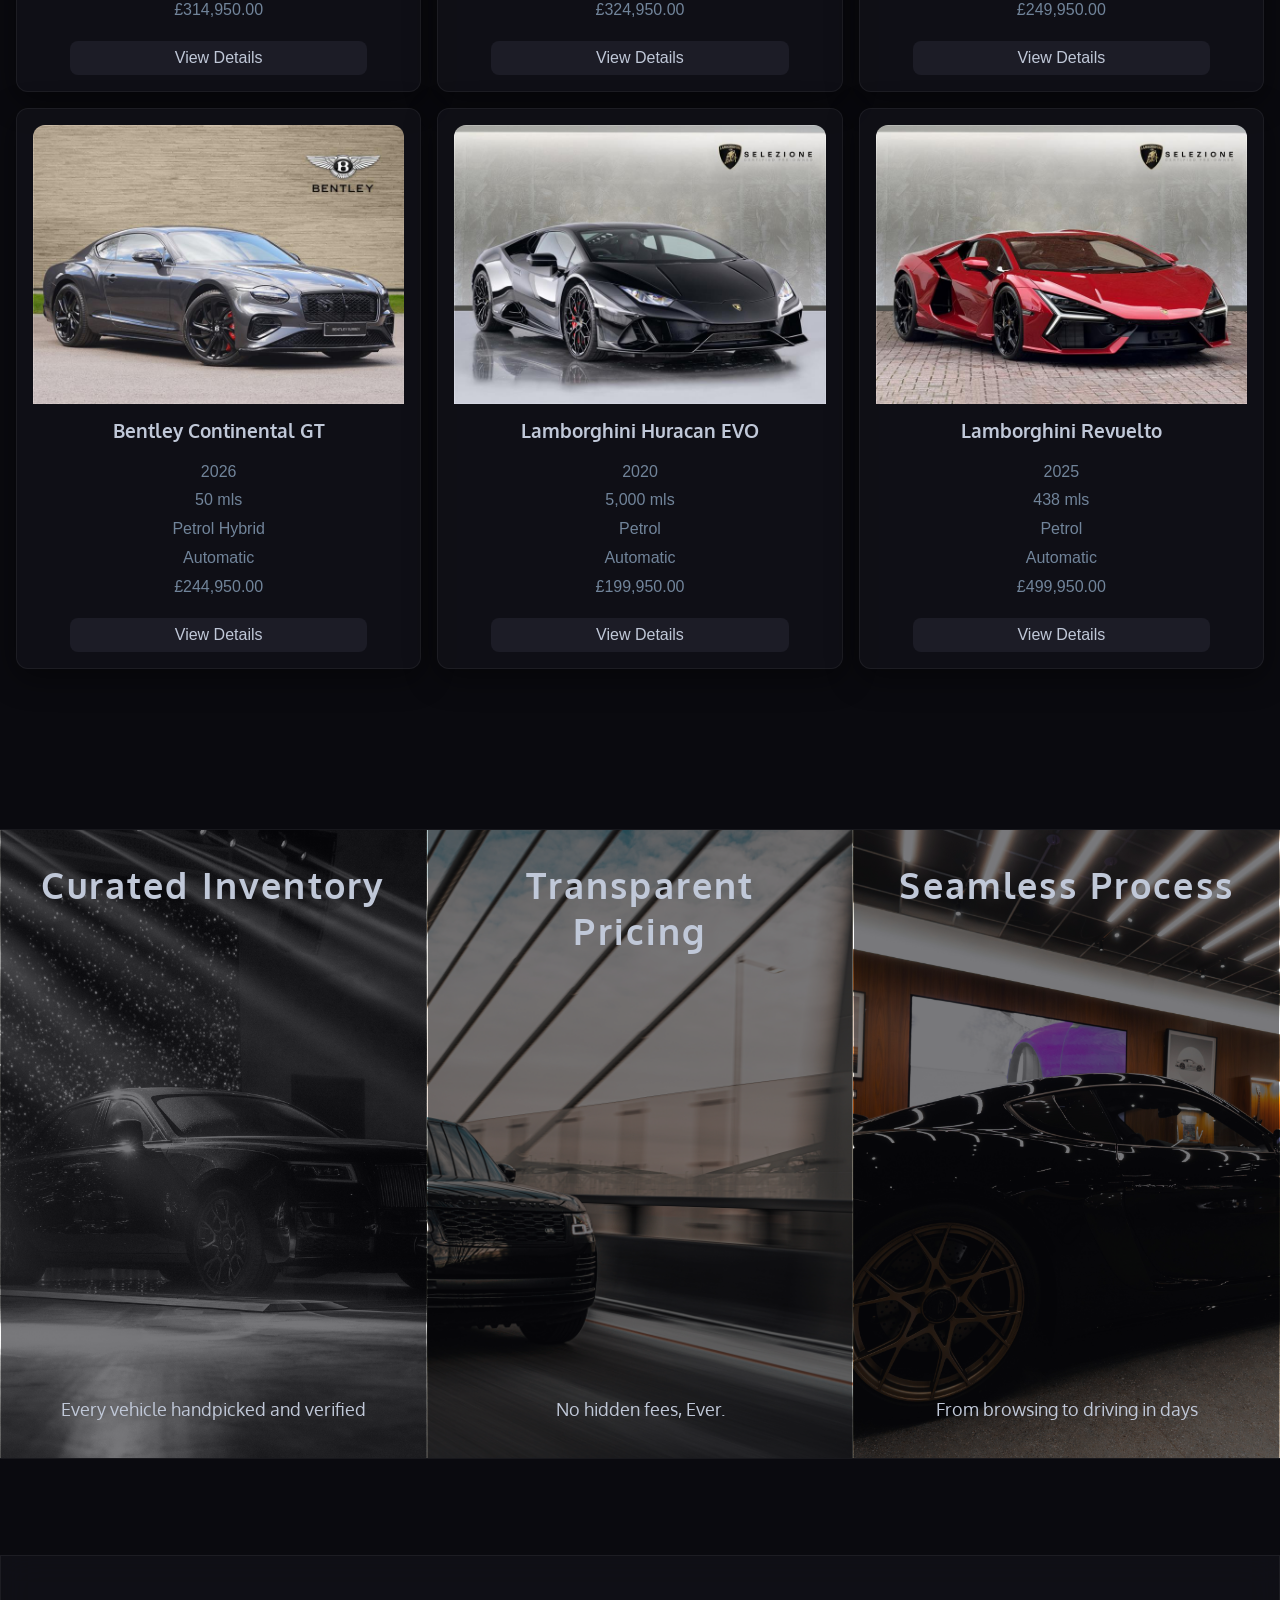
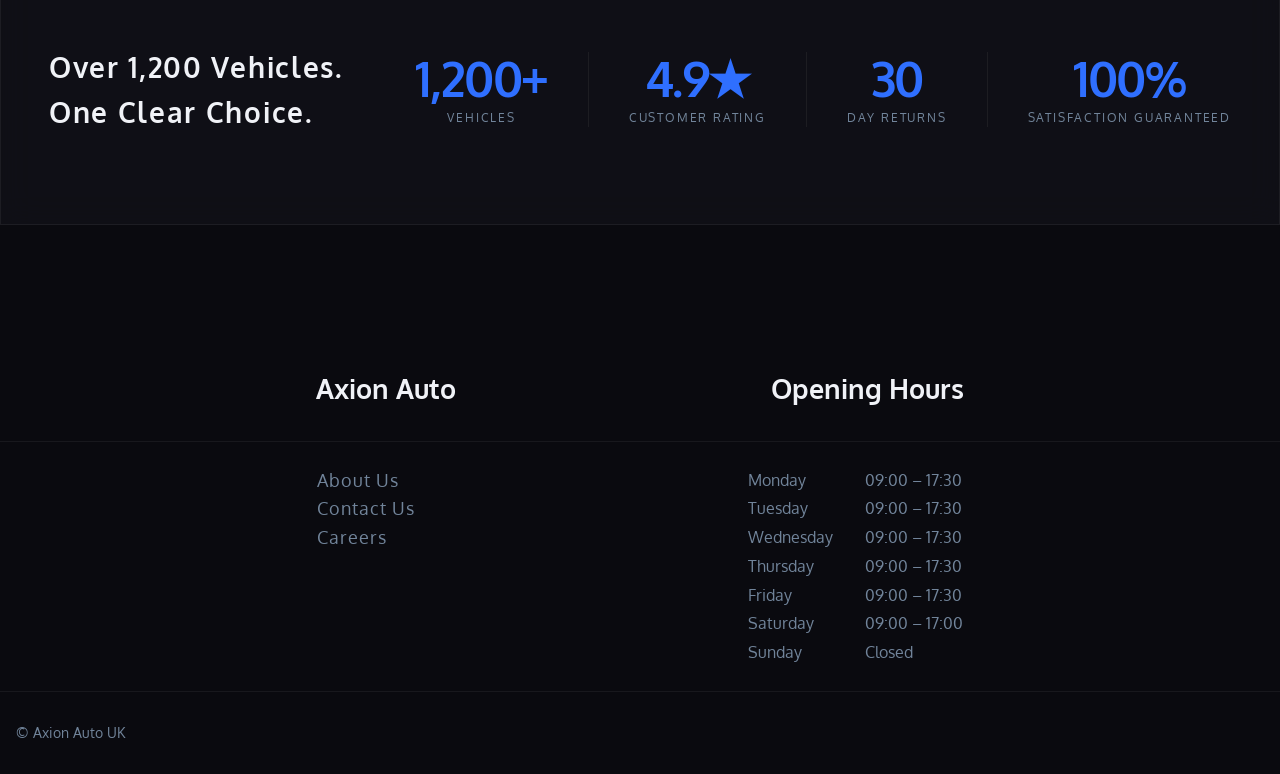
==== commit 12855754: "Update index.html" ====
--- a/index.html
+++ b/index.html
@@ -23,7 +23,7 @@
   <body>
     <header class="site-nav">
       <span class="site-header">AXION</span>
-
+      
       <nav class="nav-header" aria-label="Main navigation">
         <a href="./inventory.html">Browse</a>
         <a href="./about.html">About</a>
--- a/style.css
+++ b/style.css
@@ -248,7 +248,7 @@
 /* hero */
 
 .hero {
-  background-image: url(./assets/images/hero-img.jpg);
+  background-image: url(./assets/hero-img.jpg);
   position: relative;
   border: var(--glass-border);
   margin-top: var(--nav-height);
@@ -440,13 +440,13 @@
 }
 
 .promise-1 {
-  background-image: url(./assets/images/promise-1-img.jpg);
+  background-image: url(./assets/promise-1-img.jpg);
 }
 .promise-2 {
-  background-image: url(./assets/images/promise-2-img.jpg);
+  background-image: url(./assets/promise-2-img.jpg);
 }
 .promise-3 {
-  background-image: url(./assets/images/promise-3-img.jpg);
+  background-image: url(./assets/promise-3-img.jpg);
 }
 
 /* banner */
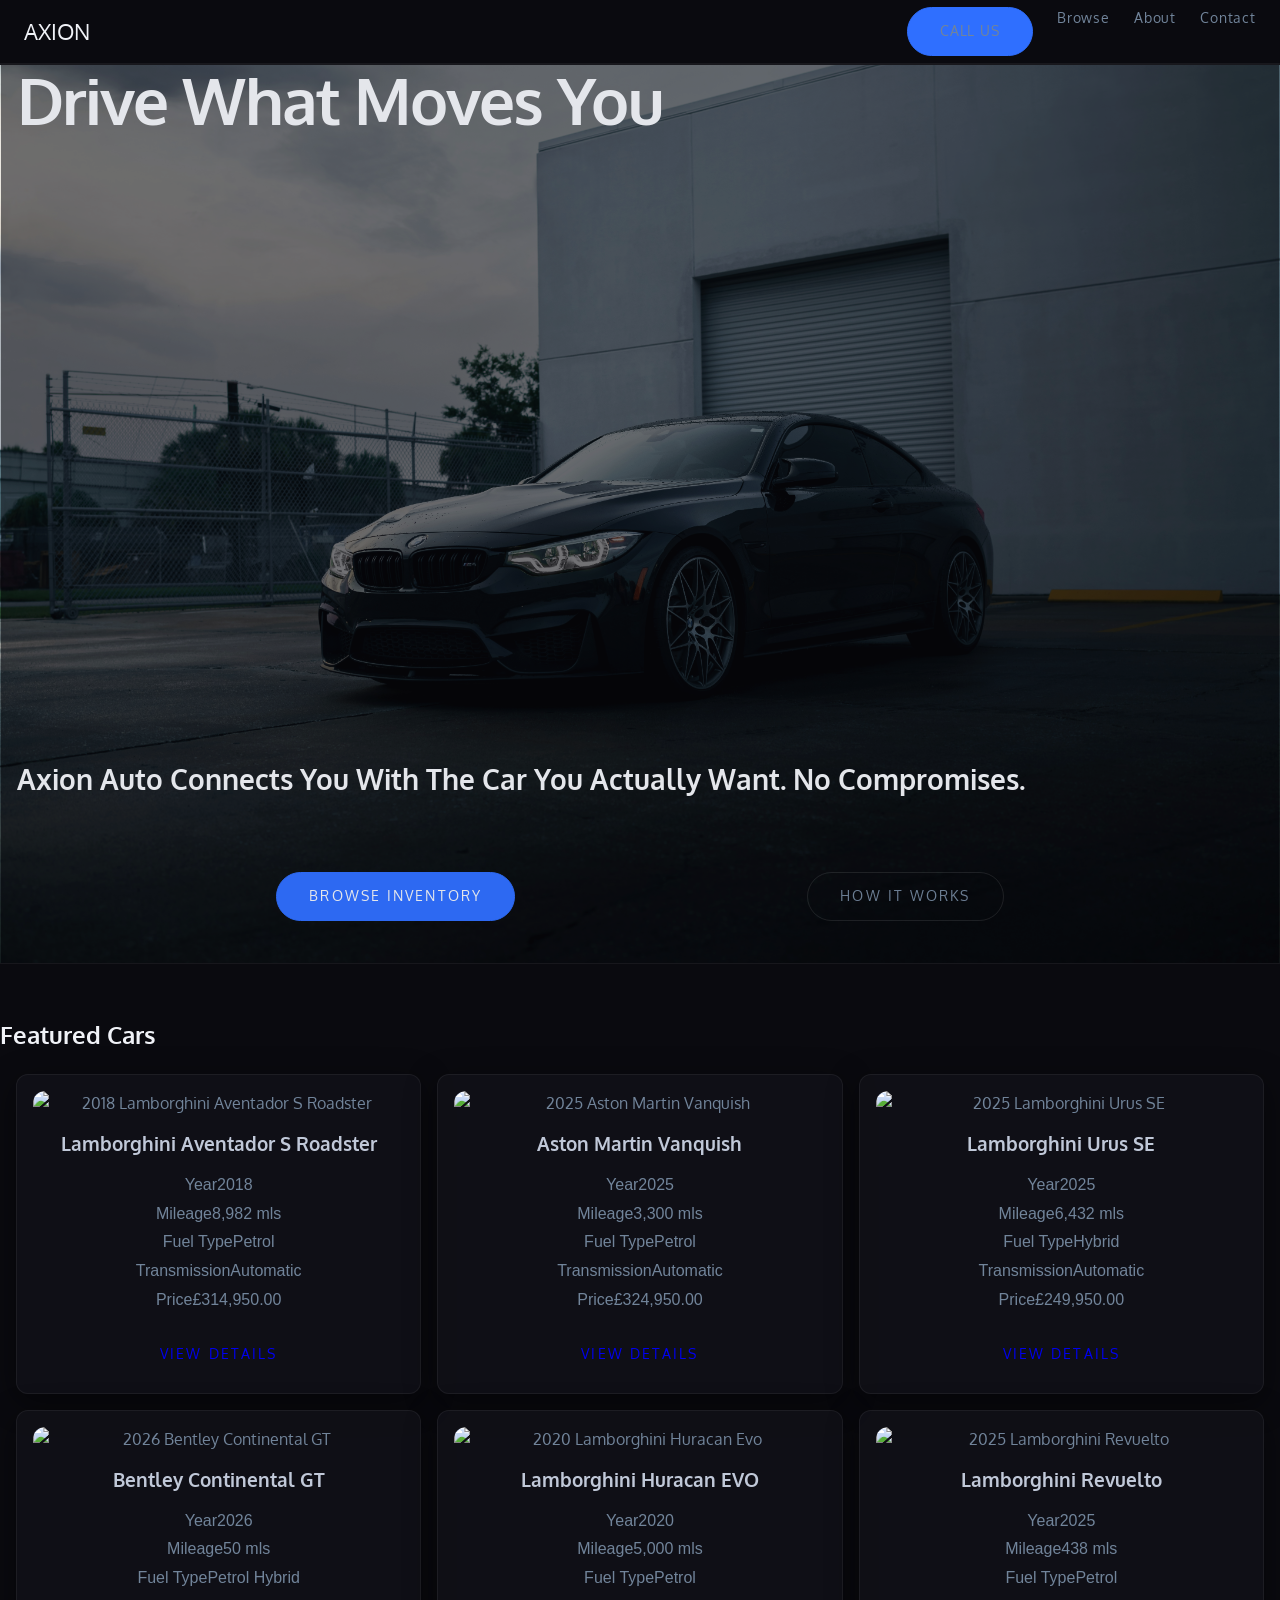
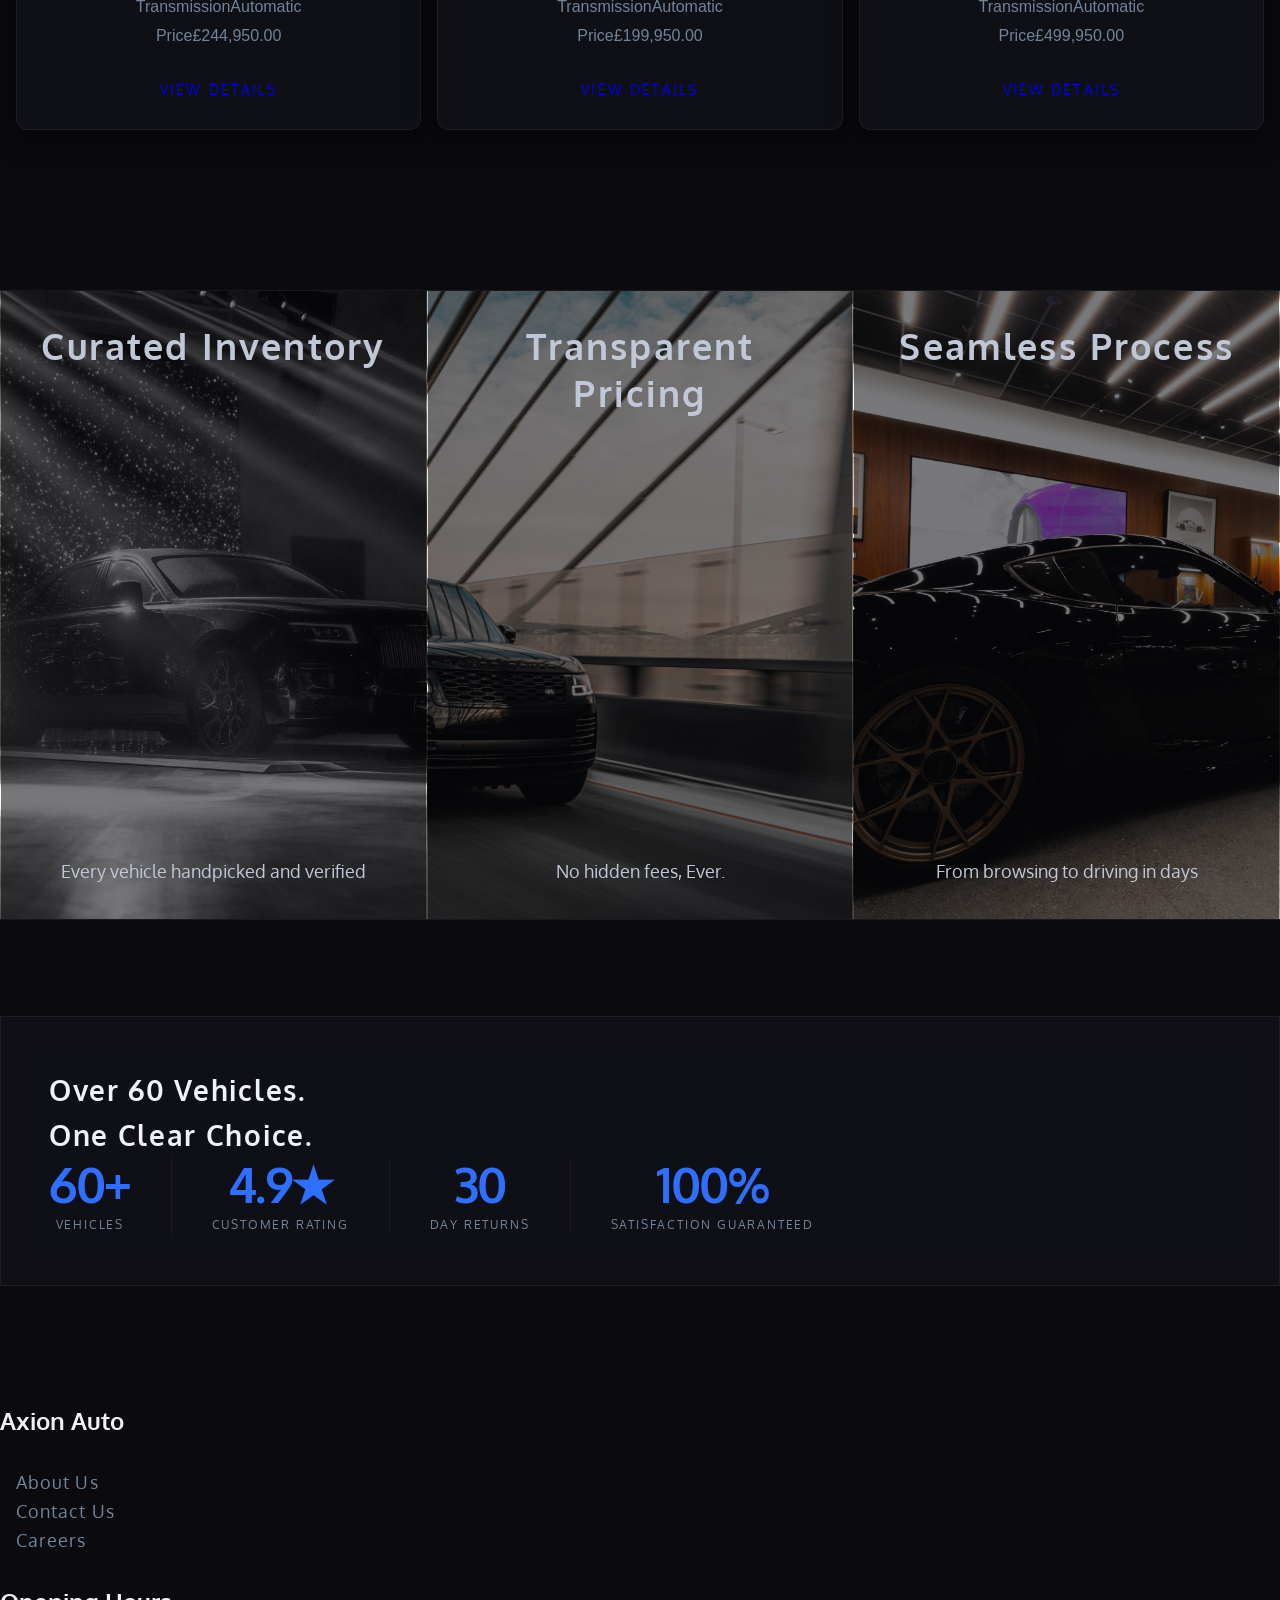
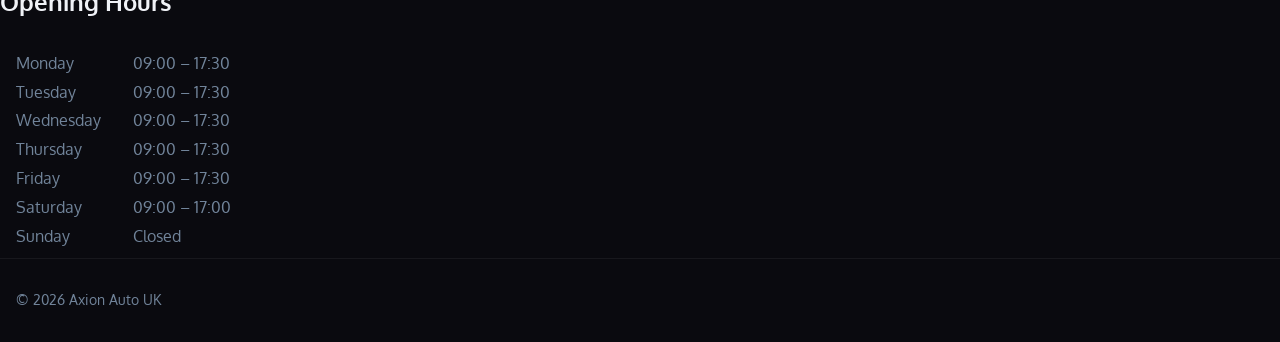
==== commit 77bb251c: "Add files via upload" ====
--- a/index.html
+++ b/index.html
@@ -15,16 +15,31 @@
       rel="stylesheet"
     />
     <title>Axion Auto</title>
-    <link rel="apple-touch-icon" sizes="180x180" href="./favicon/apple-touch-icon.png" />
-    <link rel="icon" type="image/png" sizes="32x32" href="./favicon/favicon-32x32.png" />
-    <link rel="icon" type="image/png" sizes="16x16" href="./favicon/favicon-16x16.png" />
+    <link
+      rel="apple-touch-icon"
+      sizes="180x180"
+      href="./favicon/apple-touch-icon.png"
+    />
+    <link
+      rel="icon"
+      type="image/png"
+      sizes="32x32"
+      href="./favicon/favicon-32x32.png"
+    />
+    <link
+      rel="icon"
+      type="image/png"
+      sizes="16x16"
+      href="./favicon/favicon-16x16.png"
+    />
     <link rel="manifest" href="./favicon/site.webmanifest" />
   </head>
   <body>
     <header class="site-nav">
       <span class="site-header">AXION</span>
-      
+
       <nav class="nav-header" aria-label="Main navigation">
+        <a href="tel:+441234567890" class="btn btn--primary nav-cta">Call Us</a>
         <a href="./inventory.html">Browse</a>
         <a href="./about.html">About</a>
         <a href="./contact.html">Contact</a>
@@ -49,122 +64,142 @@
       </section>
 
       <section class="featured-cars-section">
-        <h2 class="featured-cars-heading">Featured Cars</h2>
-
-        <div class="featured-cars">
-          <article class="car-feature feature-1">
-            <figure class="car-image">
-              <img
-                class="large-image"
-                src="./assets/2018-lamborghini-aventador-s-roadster.jpg"
-                alt="2018 Lamborghini Aventador S Roadster"
-              />
-            </figure>
-            <h3>Lamborghini Aventador S Roadster</h3>
-            <ul class="car-specs">
-              <li>2018</li>
-              <li>8,982 mls</li>
-              <li>Petrol</li>
-              <li>Automatic</li>
-              <li>£314,950.00</li>
-            </ul>
-            <button class="button-link" type="button">View Details</button>
-          </article>
-
-          <article class="car-feature feature-2">
-            <figure class="car-image">
-              <img
-                class="large-image"
-                src="./assets/2025-aston-martin-vanquish.jpg"
-                alt="2025 Aston Martin Vanquish"
-              />
-            </figure>
-            <h3>Aston Martin Vanquish</h3>
-            <ul class="car-specs">
-              <li>2025</li>
-              <li>3,300 mls</li>
-              <li>Petrol</li>
-              <li>Automatic</li>
-              <li>£324,950.00</li>
-            </ul>
-            <button class="button-link" type="button">View Details</button>
-          </article>
-
-          <article class="car-feature feature-3">
-            <figure class="car-image">
-              <img
-                class="large-image"
-                src="./assets/2025-lamborghini-urus-se.jpg"
-                alt="2025 Lamborghini Urus SE"
-              />
-            </figure>
-            <h3>Lamborghini Urus SE</h3>
-            <ul class="car-specs">
-              <li>2025</li>
-              <li>6,432 mls</li>
-              <li>Hybrid</li>
-              <li>Automatic</li>
-              <li>£249,950.00</li>
-            </ul>
-            <button class="button-link" type="button">View Details</button>
-          </article>
-
-          <article class="car-feature feature-4">
-            <figure class="car-image">
-              <img
-                class="large-image"
-                src="./assets/2026-bentley-continental-gt.jpg"
-                alt="2026 Bentley Continental GT"
-              />
-            </figure>
-            <h3>Bentley Continental GT</h3>
-            <ul class="car-specs">
-              <li>2026</li>
-              <li>50 mls</li>
-              <li>Petrol Hybrid</li>
-              <li>Automatic</li>
-              <li>£244,950.00</li>
-            </ul>
-            <button class="button-link" type="button">View Details</button>
-          </article>
-
-          <article class="car-feature feature-5">
-            <figure class="car-image">
-              <img
-                class="large-image"
-                src="./assets/2020-lamborghini-huracan.jpg"
-                alt="2020 Lamborghini Huracan Evo"
-              />
-            </figure>
-            <h3>Lamborghini Huracan EVO</h3>
-            <ul class="car-specs">
-              <li>2020</li>
-              <li>5,000 mls</li>
-              <li>Petrol</li>
-              <li>Automatic</li>
-              <li>£199,950.00</li>
-            </ul>
-            <button class="button-link" type="button">View Details</button>
-          </article>
-
-          <article class="car-feature feature-6">
-            <figure class="car-image">
-              <img
-                class="large-image"
-                src="./assets/2025-lamborghini-revuelto.jpg"
-                alt="2025 Lamborghini Revuelto"
-              />
-            </figure>
-            <h3>Lamborghini Revuelto</h3>
-            <ul class="car-specs">
-              <li>2025</li>
-              <li>438 mls</li>
-              <li>Petrol</li>
-              <li>Automatic</li>
-              <li>£499,950.00</li>
-            </ul>
-            <button class="button-link" type="button">View Details</button>
-          </article>
+        <div class="section-inner">
+          <h2 class="section-heading section-heading--center">Featured Cars</h2>
+
+          <div class="featured-cars">
+            <article class="car-feature feature-1">
+              <figure class="car-image">
+                <img
+                  class="large-image"
+                  src="./assets/images/2018-lamborghini-aventador-s-roadster.webp"
+                  alt="2018 Lamborghini Aventador S Roadster"
+                  loading="lazy"
+                />
+              </figure>
+              <h3>Lamborghini Aventador S Roadster</h3>
+              <ul class="car-specs">
+                <li><span>Year</span>2018</li>
+                <li><span>Mileage</span>8,982 mls</li>
+                <li><span>Fuel Type</span>Petrol</li>
+                <li><span>Transmission</span>Automatic</li>
+                <li><span>Price</span>£314,950.00</li>
+              </ul>
+              <a href="./inventory.html" class="btn btn--elevated btn--block"
+                >View Details</a
+              >
+            </article>
+
+            <article class="car-feature feature-2">
+              <figure class="car-image">
+                <img
+                  class="large-image"
+                  src="./assets/images/2025-aston-martin-vanquish.webp"
+                  alt="2025 Aston Martin Vanquish"
+                  loading="lazy"
+                />
+              </figure>
+              <h3>Aston Martin Vanquish</h3>
+              <ul class="car-specs">
+                <li><span>Year</span>2025</li>
+                <li><span>Mileage</span>3,300 mls</li>
+                <li><span>Fuel Type</span>Petrol</li>
+                <li><span>Transmission</span>Automatic</li>
+                <li><span>Price</span>£324,950.00</li>
+              </ul>
+              <a href="./inventory.html" class="btn btn--elevated btn--block"
+                >View Details</a
+              >
+            </article>
+
+            <article class="car-feature feature-3">
+              <figure class="car-image">
+                <img
+                  class="large-image"
+                  src="./assets/images/2025-lamborghini-urus-se.webp"
+                  alt="2025 Lamborghini Urus SE"
+                  loading="lazy"
+                />
+              </figure>
+              <h3>Lamborghini Urus SE</h3>
+              <ul class="car-specs">
+                <li><span>Year</span>2025</li>
+                <li><span>Mileage</span>6,432 mls</li>
+                <li><span>Fuel Type</span>Hybrid</li>
+                <li><span>Transmission</span>Automatic</li>
+                <li><span>Price</span>£249,950.00</li>
+              </ul>
+              <a href="./inventory.html" class="btn btn--elevated btn--block"
+                >View Details</a
+              >
+            </article>
+
+            <article class="car-feature feature-4">
+              <figure class="car-image">
+                <img
+                  class="large-image"
+                  src="./assets/images/2026-bentley-continental-gt.webp"
+                  alt="2026 Bentley Continental GT"
+                  loading="lazy"
+                />
+              </figure>
+              <h3>Bentley Continental GT</h3>
+              <ul class="car-specs">
+                <li><span>Year</span>2026</li>
+                <li><span>Mileage</span>50 mls</li>
+                <li><span>Fuel Type</span>Petrol Hybrid</li>
+                <li><span>Transmission</span>Automatic</li>
+                <li><span>Price</span>£244,950.00</li>
+              </ul>
+              <a href="./inventory.html" class="btn btn--elevated btn--block"
+                >View Details</a
+              >
+            </article>
+
+            <article class="car-feature feature-5">
+              <figure class="car-image">
+                <img
+                  class="large-image"
+                  src="./assets/images/2020-lamborghini-huracan.webp"
+                  alt="2020 Lamborghini Huracan Evo"
+                  loading="lazy"
+                />
+              </figure>
+              <h3>Lamborghini Huracan EVO</h3>
+              <ul class="car-specs">
+                <li><span>Year</span>2020</li>
+                <li><span>Mileage</span>5,000 mls</li>
+                <li><span>Fuel Type</span>Petrol</li>
+                <li><span>Transmission</span>Automatic</li>
+                <li><span>Price</span>£199,950.00</li>
+              </ul>
+              <a href="./inventory.html" class="btn btn--elevated btn--block"
+                >View Details</a
+              >
+            </article>
+
+            <article class="car-feature feature-6">
+              <figure class="car-image">
+                <img
+                  class="large-image"
+                  src="./assets/images/2025-lamborghini-revuelto.webp"
+                  alt="2025 Lamborghini Revuelto"
+                  loading="lazy"
+                />
+              </figure>
+              <h3>Lamborghini Revuelto</h3>
+              <ul class="car-specs">
+                <li><span>Year</span>2025</li>
+                <li><span>Mileage</span>438 mls</li>
+                <li><span>Fuel Type</span>Petrol</li>
+                <li><span>Transmission</span>Automatic</li>
+                <li><span>Price</span>£499,950.00</li>
+              </ul>
+              <a href="./inventory.html" class="btn btn--elevated btn--block"
+                >View Details</a
+              >
+            </article>
+          </div>
         </div>
       </section>
 
@@ -184,68 +219,77 @@
       </section>
 
       <section class="banner" aria-label="Key statistics">
-        <h2 class="banner-heading">
-          Over 1,200 Vehicles.<br />One Clear Choice.
-        </h2>
-        <div class="banner-stats">
-          <div class="stat">
-            <span class="stat-number">1,200+</span>
-            <span class="stat-label">Vehicles</span>
-          </div>
-          <div class="stat">
-            <span class="stat-number">4.9★</span>
-            <span class="stat-label">Customer Rating</span>
-          </div>
-          <div class="stat">
-            <span class="stat-number">30</span>
-            <span class="stat-label">Day Returns</span>
-          </div>
-          <div class="stat">
-            <span class="stat-number">100%</span>
-            <span class="stat-label">Satisfaction Guaranteed</span>
+        <div class="section-inner banner-inner">
+          <h2 class="banner-heading">
+            Over 60 Vehicles.<br />One Clear Choice.
+          </h2>
+          <div class="banner-stats">
+            <div class="stat">
+              <span class="stat-number">60+</span>
+              <span class="stat-label">Vehicles</span>
+            </div>
+            <div class="stat">
+              <span class="stat-number">4.9★</span>
+              <span class="stat-label">Customer Rating</span>
+            </div>
+            <div class="stat">
+              <span class="stat-number">30</span>
+              <span class="stat-label">Day Returns</span>
+            </div>
+            <div class="stat">
+              <span class="stat-number">100%</span>
+              <span class="stat-label">Satisfaction Guaranteed</span>
+            </div>
           </div>
         </div>
       </section>
     </main>
-    <footer>
-      <div class="footer-headings">
-        <h2 class="axion-footer-heading">Axion Auto</h2>
-        <h2 class="hours-heading">Opening Hours</h2>
-      </div>
-
-      <div class="footer">
-        <nav class="axion-footer" aria-label="Footer navigation">
-          <ul class="footer-list">
-            <li><a href="./about.html">About Us</a></li>
-            <li><a href="./contact.html">Contact Us</a></li>
-            <li><a href="./careers.html">Careers</a></li>
-          </ul>
-        </nav>
-
-        <div class="hours">
-          <ul class="days-list" aria-label="Days">
-            <li>Monday</li>
-            <li>Tuesday</li>
-            <li>Wednesday</li>
-            <li>Thursday</li>
-            <li>Friday</li>
-            <li>Saturday</li>
-            <li>Sunday</li>
-          </ul>
-          <ul class="hours-list" aria-label="Hours">
-            <li>09:00 – 17:30</li>
-            <li>09:00 – 17:30</li>
-            <li>09:00 – 17:30</li>
-            <li>09:00 – 17:30</li>
-            <li>09:00 – 17:30</li>
-            <li>09:00 – 17:00</li>
-            <li>Closed</li>
-          </ul>
-        </div>
-      </div>
-
-      <div class="copyright">
-        <p>&copy; Axion Auto UK</p>
+
+    <footer class="site-footer">
+      <div class="section-inner">
+        <!-- NEW: Grouped Layout -->
+        <div class="footer-layout">
+          <!-- Column 1 -->
+          <div class="footer-column">
+            <h2 class="footer-heading">Axion Auto</h2>
+            <nav class="axion-footer" aria-label="Footer navigation">
+              <ul class="footer-list">
+                <li><a href="./about.html">About Us</a></li>
+                <li><a href="./contact.html">Contact Us</a></li>
+                <li><a href="./careers.html">Careers</a></li>
+              </ul>
+            </nav>
+          </div>
+
+          <!-- Column 2 -->
+          <div class="footer-column">
+            <h2 class="footer-heading">Opening Hours</h2>
+            <div class="hours">
+              <ul class="days-list" aria-label="Days">
+                <li>Monday</li>
+                <li>Tuesday</li>
+                <li>Wednesday</li>
+                <li>Thursday</li>
+                <li>Friday</li>
+                <li>Saturday</li>
+                <li>Sunday</li>
+              </ul>
+              <ul class="hours-list" aria-label="Hours">
+                <li>09:00 – 17:30</li>
+                <li>09:00 – 17:30</li>
+                <li>09:00 – 17:30</li>
+                <li>09:00 – 17:30</li>
+                <li>09:00 – 17:30</li>
+                <li>09:00 – 17:00</li>
+                <li>Closed</li>
+              </ul>
+            </div>
+          </div>
+        </div>
+
+        <div class="copyright">
+          <p>&copy; 2026 Axion Auto UK</p>
+        </div>
       </div>
     </footer>
   </body>
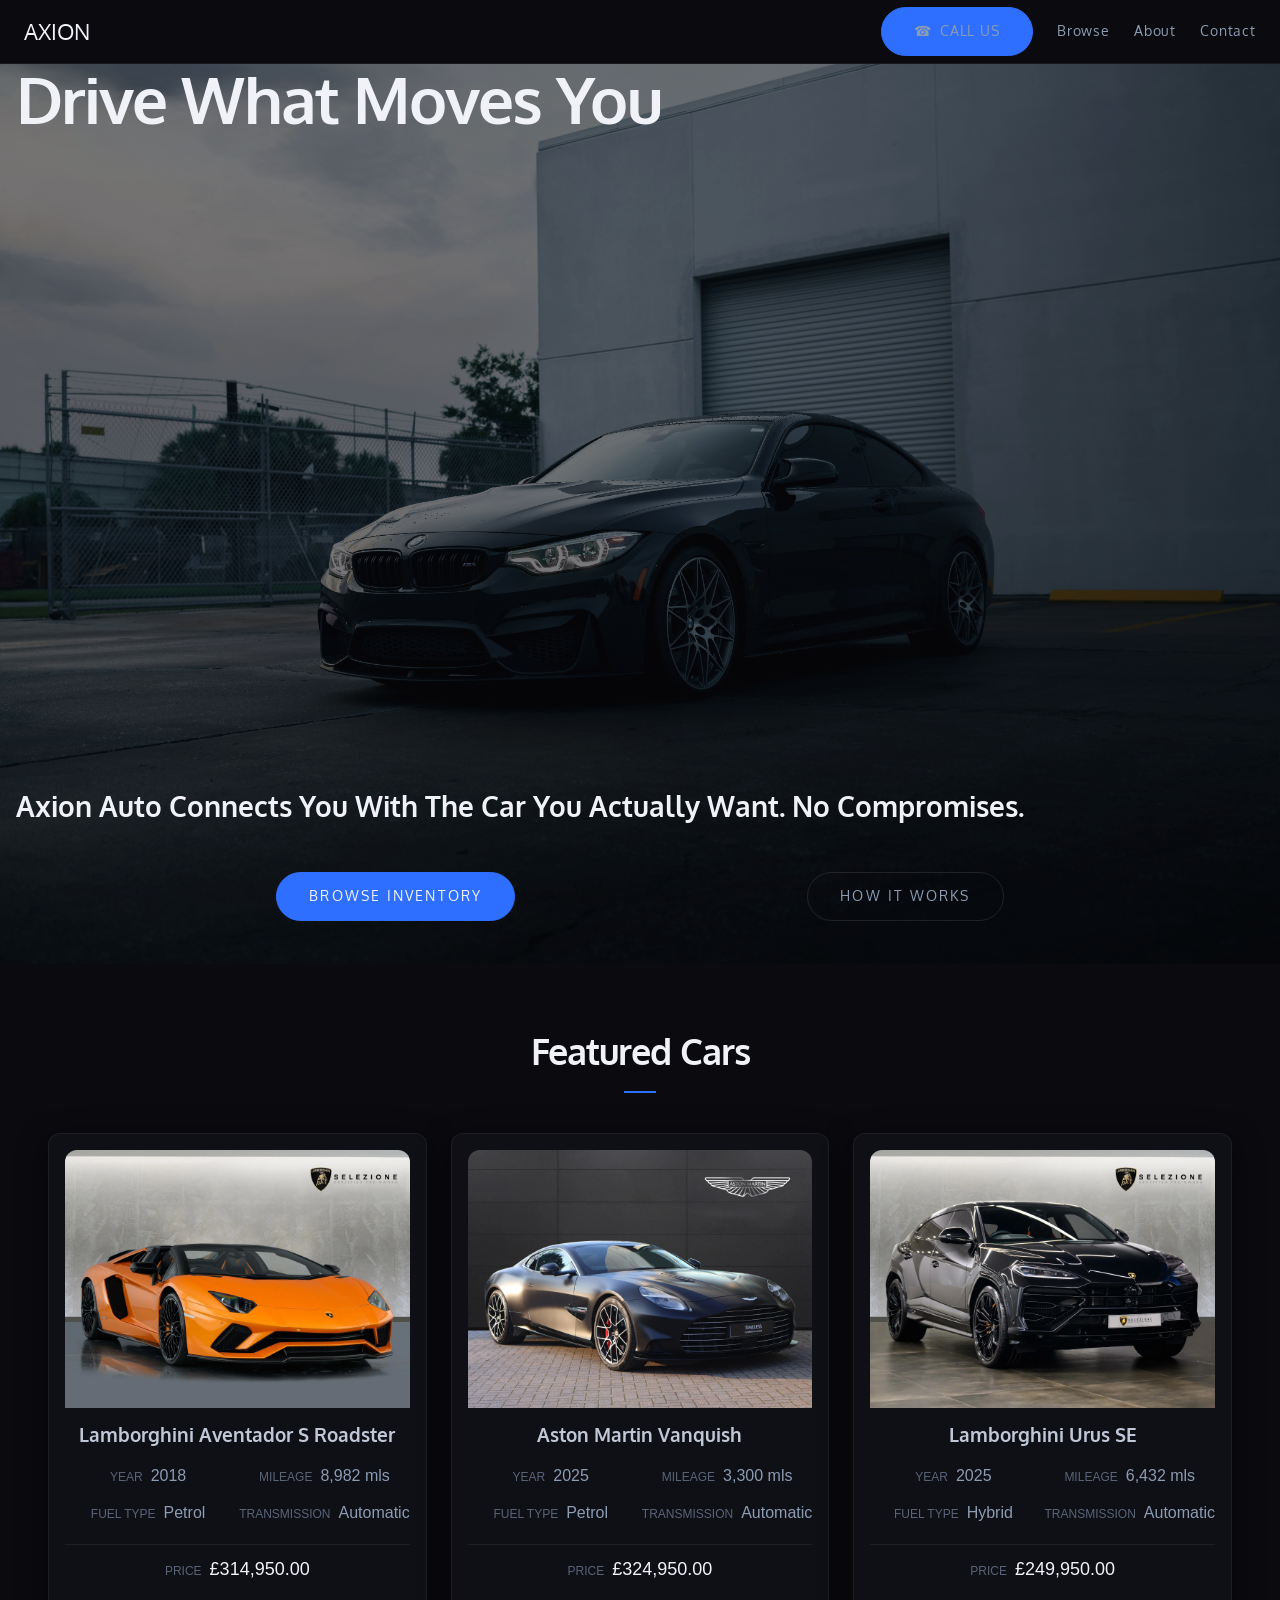
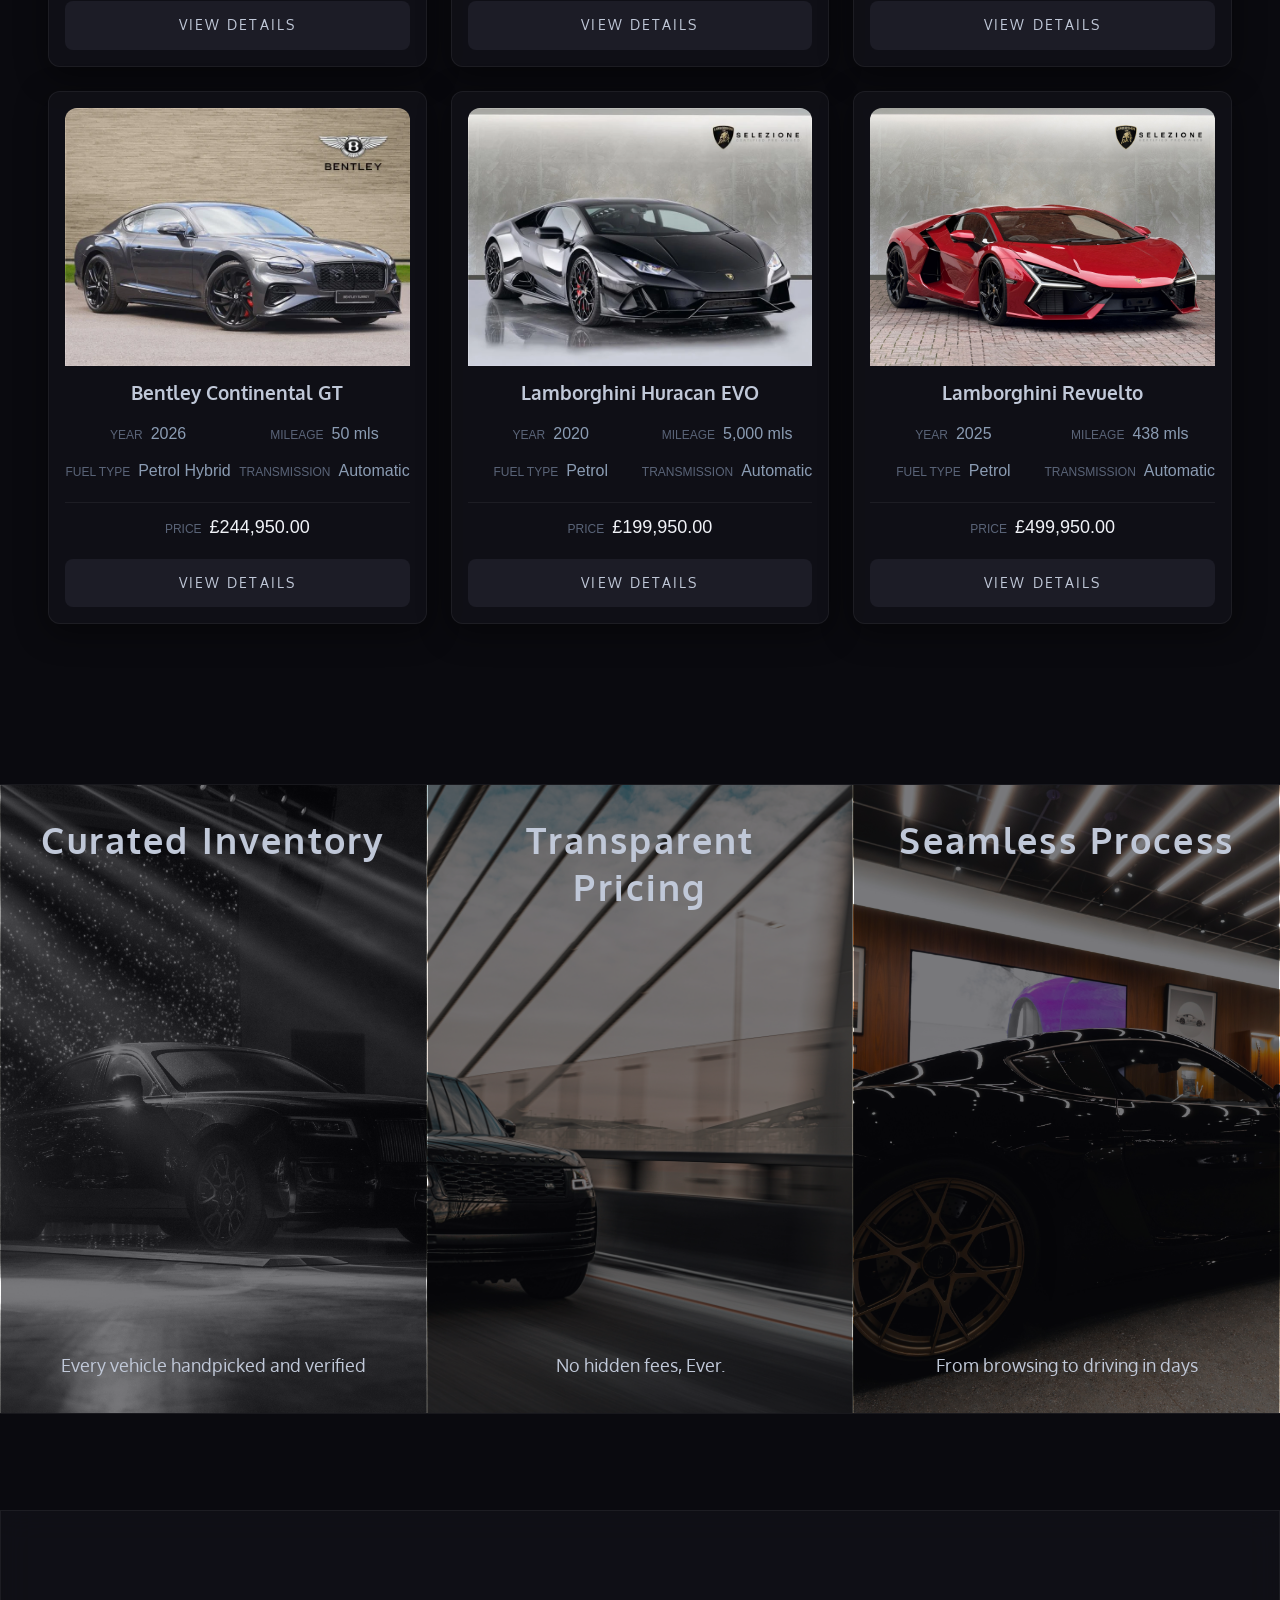
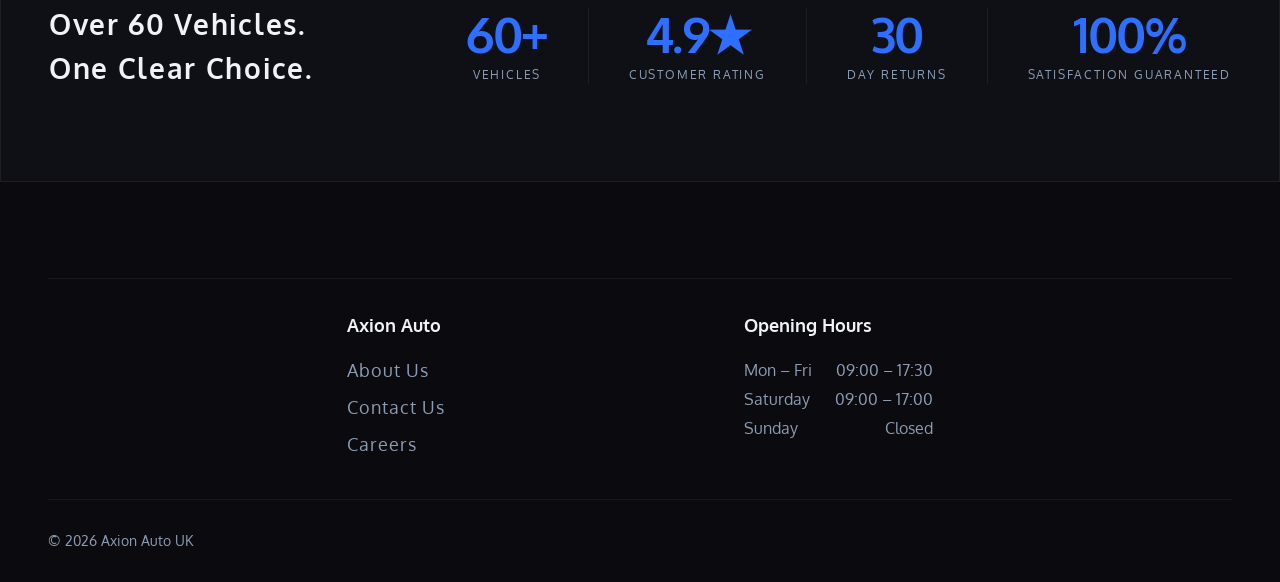
==== commit ee77950f: "Add files via upload" ====
--- a/index.html
+++ b/index.html
@@ -195,7 +195,7 @@
                 <li><span>Transmission</span>Automatic</li>
                 <li><span>Price</span>£499,950.00</li>
               </ul>
-              <a href="./inventory.html" class="btn btn--elevated btn--block"
+              <a href="./details.html" class="btn btn--elevated btn--block"
                 >View Details</a
               >
             </article>
@@ -265,24 +265,20 @@
           <div class="footer-column">
             <h2 class="footer-heading">Opening Hours</h2>
             <div class="hours">
-              <ul class="days-list" aria-label="Days">
-                <li>Monday</li>
-                <li>Tuesday</li>
-                <li>Wednesday</li>
-                <li>Thursday</li>
-                <li>Friday</li>
-                <li>Saturday</li>
-                <li>Sunday</li>
-              </ul>
-              <ul class="hours-list" aria-label="Hours">
-                <li>09:00 – 17:30</li>
-                <li>09:00 – 17:30</li>
-                <li>09:00 – 17:30</li>
-                <li>09:00 – 17:30</li>
-                <li>09:00 – 17:30</li>
-                <li>09:00 – 17:00</li>
-                <li>Closed</li>
-              </ul>
+              <dl class="hours-grid">
+                <div class="hour-row">
+                  <dt>Mon – Fri</dt>
+                  <dd>09:00 – 17:30</dd>
+                </div>
+                <div class="hour-row">
+                  <dt>Saturday</dt>
+                  <dd>09:00 – 17:00</dd>
+                </div>
+                <div class="hour-row">
+                  <dt>Sunday</dt>
+                  <dd>Closed</dd>
+                </div>
+              </dl>
             </div>
           </div>
         </div>
--- a/style.css
+++ b/style.css
@@ -1,36 +1,40 @@
+/* ============================================
+   CSS CUSTOM PROPERTIES
+   ============================================ */
+
 :root {
-  /* color */
+  /* Colors — background */
   --color-bg-base: #0a0a0f;
   --color-bg-surface: #13131a;
   --color-bg-elevated: #1c1c26;
   --color-bg-overlay: rgba(10, 10, 15, 0.55);
-
-  /* accent */
+  --color-bg-overlay-car: rgba(20, 20, 20, 0.28);
+
+  /* Colors — accent */
   --color-accent-primary: #2f6fff;
   --color-accent-hover: #4d85ff;
   --color-accent-muted: rgba(47, 111, 255, 0.12);
   --color-accent-glow: rgba(47, 111, 255, 0.25);
 
-  /* text */
+  /* Colors — text */
   --color-text-primary: #f0f2f7;
-  --color-text-secondary: #71849a;
+  --color-text-secondary: #8b9cb3;
   --color-text-disabled: #3e4454;
   --color-text-inverse: #0a0a0f;
 
-  /* metallic */
+  /* Colors — metallic */
   --color-silver: #c0c8d8;
   --color-silver-muted: #5a6478;
 
-  /* borders */
+  /* Colors — borders */
   --color-border-subtle: rgba(255, 255, 255, 0.06);
   --color-border-default: rgba(255, 255, 255, 0.1);
   --color-border-accent: rgba(47, 111, 255, 0.5);
 
-  /* typography */
+  /* Typography*/
   --font-family-base: "Oxygen", sans-serif;
-  --font-family-mono: "JetBrains Mono", monospace;
-
-  /* scale */
+
+  /* Typography — scale */
   --font-size-xs: 0.75rem;
   --font-size-s: 0.875rem;
   --font-size-m: 1rem;
@@ -41,26 +45,24 @@
   --font-size-4xl: 3rem;
   --font-size-5xl: 4rem;
 
-  /* weight */
+  /* Typography — weight */
   --font-weight-light: 300;
   --font-weight-regular: 400;
-  --font-weight-medium: 500;
-  --font-weight-semibold: 600;
   --font-weight-bold: 700;
 
-  /* line height */
+  /* Typography — line height */
   --line-height-tight: 1.1;
   --line-height-snug: 1.3;
   --line-height-base: 1.6;
   --line-height-relaxed: 1.8;
 
-  /* letter spacing */
+  /* Typography — letter spacing */
   --tracking-tight: -0.03em;
   --tracking-normal: 0em;
   --tracking-wide: 0.06em;
   --tracking-widest: 0.15em;
 
-  /* spacing */
+  /* Spacing */
   --space-1: 0.25rem;
   --space-2: 0.5rem;
   --space-3: 0.75rem;
@@ -74,21 +76,21 @@
   --space-20: 5rem;
   --space-24: 6rem;
 
-  /* shadows */
+  /* Shadows */
   --shadow-s: 0 1px 3px rgba(0, 0, 0, 0.4);
   --shadow-m: 0 4px 16px rgba(0, 0, 0, 0.5);
   --shadow-l: 0 12px 40px rgba(0, 0, 0, 0.6);
   --shadow-card: 0 8px 32px rgba(0, 0, 0, 0.45);
-  --shadow-accent: 0 0 24px rgba(47, 111, 255, 0.3);
-  --shadow-accent-l: 0 0 60px rgba(47, 111, 255, 0.2);
-
-  /* border radius */
+  --shadow-accent: 0 0 24px var(--color-accent-glow);
+  --shadow-accent-l: 0 0 60px var(--color-accent-glow);
+
+  /* Border radius */
   --radius-s: 4px;
   --radius-m: 8px;
   --radius-l: 12px;
   --radius-pill: 9999px;
 
-  /* transitions */
+  /* Transitions */
   --duration-fast: 150ms;
   --duration-base: 250ms;
   --duration-slow: 400ms;
@@ -98,11 +100,11 @@
   --ease-in-out: cubic-bezier(0.645, 0.045, 0.355, 1);
   --ease-spring: cubic-bezier(0.34, 1.56, 0.64, 1);
 
+  --transition-fast: var(--duration-fast) var(--ease-out);
   --transition-base: var(--duration-base) var(--ease-out);
-  --transition-fast: var(--duration-fast) var(--ease-out);
   --transition-slow: var(--duration-slow) var(--ease-out);
 
-  /* layout */
+  /* Layout */
   --container-s: 640px;
   --container-m: 768px;
   --container-l: 1024px;
@@ -112,13 +114,12 @@
   --nav-height: 64px;
   --section-padding: var(--space-24);
 
-  /* glass / filters */
+  /* Glass */
   --glass-bg: rgba(19, 19, 26, 0.72);
   --glass-blur: blur(16px);
   --glass-border: 1px solid var(--color-border-subtle);
-  --filter-light: saturate(0.98) contrast(1) brightness(1);
-
-  /* z-index */
+
+  /* Z-index */
   --z-base: 0;
   --z-raised: 10;
   --z-dropdown: 100;
@@ -128,10 +129,19 @@
   --z-toast: 500;
 }
 
-/* base */
+/* ============================================
+   BASE
+   ============================================ */
 
 * {
   box-sizing: border-box;
+}
+
+html {
+  scroll-padding-top: var(--nav-height);
+  scroll-behavior: smooth;
+  overflow-x: hidden;
+  width: 100%;
 }
 
 body {
@@ -142,6 +152,8 @@
   font-size: var(--font-size-m);
   line-height: var(--line-height-base);
   -webkit-font-smoothing: antialiased;
+  overflow-x: hidden;
+  width: 100%;
 }
 
 main {
@@ -149,27 +161,74 @@
   flex-direction: column;
 }
 
-/* button base */
+:focus-visible {
+  outline: 2px solid var(--color-accent-primary);
+  outline-offset: 4px;
+  border-radius: var(--radius-s);
+}
+
+/* ============================================
+   SHARED UTILITIES
+   ============================================ */
+
+.section-inner {
+  max-width: var(--container-xl);
+  margin: 0 auto;
+  padding: 0 var(--space-12);
+  width: 100%;
+}
+
+.section-heading {
+  font-size: var(--font-size-3xl);
+  font-weight: var(--font-weight-bold);
+  color: var(--color-text-primary);
+  letter-spacing: var(--tracking-tight);
+  line-height: var(--line-height-snug);
+  margin: 0 0 var(--space-10);
+}
+
+.section-heading::after {
+  content: "";
+  display: block;
+  width: var(--space-8);
+  height: 2px;
+  background-color: var(--color-accent-primary);
+  margin-top: var(--space-4);
+}
+
+/* Heading modifier for centered layouts */
+.section-heading--center {
+  text-align: center;
+}
+
+.section-heading--center::after {
+  margin-left: auto;
+  margin-right: auto;
+}
+
+/* ============================================
+   BUTTONS
+   ============================================ */
 
 .btn {
   display: inline-block;
   padding: var(--space-3) var(--space-8);
   font-family: var(--font-family-base);
   font-size: var(--font-size-s);
-  font-weight: var(--font-weight-medium);
+  font-weight: var(--font-weight-regular);
   letter-spacing: var(--tracking-widest);
   text-decoration: none;
   text-transform: uppercase;
   border-radius: var(--radius-pill);
   cursor: pointer;
-  transition: 
+  transition:
     background-color var(--transition-fast),
     color var(--transition-fast),
     border-color var(--transition-fast),
     box-shadow var(--transition-fast);
 }
 
-/* primary — filled cobalt */
+/* Primary — filled */
 .btn--primary {
   background-color: var(--color-accent-primary);
   color: var(--color-text-primary);
@@ -182,7 +241,7 @@
   box-shadow: var(--shadow-accent);
 }
 
-/* secondary — ghost */
+/* Secondary — ghost */
 .btn--secondary {
   background-color: transparent;
   color: var(--color-text-secondary);
@@ -194,15 +253,40 @@
   border-color: var(--color-border-accent);
 }
 
-/* navigation */
+/* Elevated — card action */
+.btn--elevated {
+  background-color: var(--color-bg-elevated);
+  color: var(--color-silver);
+  border: 1px solid transparent;
+  border-radius: var(--radius-m);
+}
+
+.btn--elevated:hover {
+  background-color: var(--color-accent-hover);
+  color: var(--color-bg-base);
+  border-color: var(--color-accent-hover);
+}
+
+/* Modifiers */
+.btn--block {
+  display: block;
+  width: 100%;
+  text-align: center;
+  margin-top: auto;
+}
+
+/* ============================================
+   NAVIGATION
+   ============================================ */
 
 .site-nav {
   display: flex;
   justify-content: space-between;
   align-items: center;
+  gap: var(--space-4);
   padding: 0 var(--space-6);
   height: var(--nav-height);
-  width: 100vw;
+  width: 100%;
   background-color: var(--color-bg-base);
   border-bottom: 1px solid var(--color-border-subtle);
   position: fixed;
@@ -212,9 +296,11 @@
 .site-header {
   font-size: var(--font-size-xl);
 }
+
 .nav-header {
   display: flex;
   gap: var(--space-6);
+  align-items: center;
 }
 
 .nav-header a {
@@ -225,17 +311,24 @@
   transition: color var(--transition-fast);
 }
 
-.nav-header a:hover {
+.nav-header a:hover,
+.nav-header a[aria-current="page"] {
   color: var(--color-text-primary);
 }
 
-/* panels */
+.nav-cta::before {
+  content: "\260E\FE0E";
+  margin-right: var(--space-2);
+}
+
+/* ============================================
+   PANELS
+   ============================================ */
 
 .panel {
   position: relative;
   max-width: 100vw;
   min-height: 100vh;
-  opacity: 0.95;
   transition: opacity var(--transition-slow);
 }
 
@@ -245,12 +338,13 @@
   background-repeat: no-repeat;
 }
 
-/* hero */
+/* ============================================
+   HERO
+   ============================================ */
 
 .hero {
-  background-image: url(./assets/hero-img.jpg);
+  background-image: url(./assets/images/hero-img.webp);
   position: relative;
-  border: var(--glass-border);
   margin-top: var(--nav-height);
   display: flex;
   flex-flow: column nowrap;
@@ -287,49 +381,41 @@
 
 .hero-subheading {
   font-size: var(--font-size-2xl);
-  font-weight: var(--font-weight-semibold);
+  font-weight: var(--font-weight-bold);
   padding-left: var(--space-4);
+  margin: 0;
 }
 
 .hero-links {
   flex: 1 1 0;
   align-self: center;
-  width: 100vw;
+  width: 100%;
   display: flex;
   justify-content: space-evenly;
   align-items: center;
   gap: var(--space-4);
-}
-
-.hero-heading,
-.hero-subheading,
-.hero-links {
   z-index: var(--z-raised);
 }
 
-/* featured cars */
+/* ============================================
+   FEATURED CARS
+   ============================================ */
 
 .featured-cars-section {
-  padding: var(--space-8) 0;
-}
-
-.featured-cars-heading {
-  font-size: var(--font-size-xl);
-  font-weight: var(--font-weight-bold);
-  text-align: center;
-  padding: var(--space-8) 0;
+  padding: var(--space-16) 0 var(--space-8);
 }
 
 .featured-cars {
-  display: flex;
-  flex-flow: row wrap;
-  justify-content: space-evenly;
-  gap: var(--space-4);
-  padding: 0 var(--space-4) var(--space-8);
+  display: grid;
+  grid-template-columns: repeat(auto-fit, minmax(320px, 1fr));
+  gap: var(--space-6);
+  padding: 0 0 var(--space-8);
 }
 
 .car-feature {
-  flex: 1 1 30vw;
+  display: flex;
+  flex-direction: column;
+  justify-content: space-between;
   color: var(--color-text-secondary);
   background: var(--glass-bg);
   border: var(--glass-border);
@@ -344,7 +430,9 @@
 }
 
 .car-feature:hover {
-  box-shadow: var(--shadow-m), 0 0 0 1px rgba(47, 111, 255, 0.25);
+  box-shadow:
+    var(--shadow-m),
+    0 0 0 1px var(--color-accent-glow);
   border-color: var(--color-border-accent);
   transform: translateY(-2px);
 }
@@ -355,6 +443,9 @@
 }
 
 .car-specs {
+  display: grid;
+  grid-template-columns: 1fr 1fr;
+  gap: var(--space-2);
   list-style: none;
   padding: 0;
   margin: 0 0 var(--space-4);
@@ -363,26 +454,26 @@
   line-height: var(--line-height-relaxed);
 }
 
-.car-feature .button-link {
-  background-color: var(--color-bg-elevated);
-  color: var(--color-silver);
-  min-width: 80%;
-  border: none;
-  border-radius: var(--radius-m);
-  padding: var(--space-2) var(--space-4);
-  font-size: var(--font-size-m);
-  cursor: pointer;
-  transition:
-    background-color var(--transition-fast),
-    color var(--transition-fast);
-}
-
-.car-feature .button-link:hover {
-  background-color: var(--color-accent-hover);
-  color: var(--color-bg-base);
-}
-
-/* promise section */
+.car-specs span {
+  font-size: var(--font-size-xs);
+  font-weight: var(--font-weight-light);
+  color: var(--color-silver-muted);
+  text-transform: uppercase;
+  margin-right: var(--space-2);
+}
+
+.car-specs li:last-child {
+  grid-column: 1 / -1; /* Tells the item to stretch from the first grid line to the last */
+  margin-top: var(--space-2);
+  padding-top: var(--space-2);
+  border-top: 1px solid var(--color-border-subtle);
+  font-size: var(--font-size-l);
+  color: var(--color-text-primary);
+}
+
+/* ============================================
+   PROMISES (HOME PAGE)
+   ============================================ */
 
 .promises {
   display: flex;
@@ -417,6 +508,12 @@
   z-index: var(--z-base);
 }
 
+.promise-heading,
+.promise-p {
+  position: relative;
+  z-index: var(--z-raised);
+}
+
 .promise-heading {
   color: var(--color-silver);
   font-size: var(--font-size-3xl);
@@ -433,43 +530,43 @@
   margin: 0;
 }
 
-.promise-heading,
-.promise-p {
-  position: relative;
-  z-index: var(--z-raised);
-}
-
 .promise-1 {
-  background-image: url(./assets/promise-1-img.jpg);
+  background-image: url(./assets/images/promise-1-img.webp);
 }
 .promise-2 {
-  background-image: url(./assets/promise-2-img.jpg);
+  background-image: url(./assets/images/promise-2-img.webp);
 }
 .promise-3 {
-  background-image: url(./assets/promise-3-img.jpg);
-}
-
-/* banner */
+  background-image: url(./assets/images/promise-3-img.webp);
+}
+
+/* ============================================
+   BANNER
+   ============================================ */
 
 .banner {
+  background: var(--glass-bg);
+  backdrop-filter: var(--glass-blur);
+  border: var(--glass-border);
+  margin-bottom: var(--section-padding);
+}
+
+.banner-inner {
   display: flex;
   flex-flow: row nowrap;
   justify-content: space-between;
   align-items: center;
-  background: var(--glass-bg);
-  backdrop-filter: var(--glass-blur);
-  border: var(--glass-border);
   min-height: 30vh;
-  padding: var(--space-8) var(--space-12);
-  margin-bottom: var(--section-padding);
+  padding-top: var(--space-8);
+  padding-bottom: var(--space-8);
 }
 
 .banner-heading {
   font-size: var(--font-size-2xl);
   font-weight: var(--font-weight-bold);
   letter-spacing: var(--tracking-wide);
-  margin: 0;
   color: var(--color-text-primary);
+  margin: 0;
 }
 
 .banner-stats {
@@ -483,6 +580,11 @@
   flex-direction: column;
   align-items: center;
   gap: var(--space-1);
+}
+
+.stat + .stat {
+  padding-left: var(--space-10);
+  border-left: 1px solid var(--color-border-subtle);
 }
 
 .stat-number {
@@ -495,33 +597,39 @@
 
 .stat-label {
   font-size: var(--font-size-xs);
-  font-weight: var(--font-weight-medium);
+  font-weight: var(--font-weight-regular);
   color: var(--color-text-secondary);
   letter-spacing: var(--tracking-widest);
   text-transform: uppercase;
 }
 
-.stat + .stat {
-  padding-left: var(--space-10);
-  border-left: 1px solid var(--color-border-subtle);
-}
-
-/* footer */
-
-.footer-headings {
+/* ============================================
+   FOOTER
+   ============================================ */
+
+.site-footer {
+  background-color: var(--color-bg-base);
+}
+
+/* NEW: Layout Wrapper */
+.footer-layout {
   display: flex;
   justify-content: space-evenly;
-  padding: var(--space-6) 0 var(--space-2);
+  padding: var(--space-8) 0;
+  border-top: 1px solid var(--color-border-subtle);
+}
+
+.footer-column {
+  display: flex;
+  flex-direction: column;
+  gap: var(--space-4);
+}
+
+.footer-heading {
   font-size: var(--font-size-l);
-  font-weight: var(--font-weight-semibold);
+  font-weight: var(--font-weight-bold);
   color: var(--color-text-primary);
-}
-
-.footer {
-  display: flex;
-  justify-content: space-evenly;
-  padding: var(--space-4) 0;
-  border-top: 1px solid var(--color-border-subtle);
+  margin: 0;
 }
 
 .axion-footer {
@@ -531,7 +639,7 @@
 
 .footer-list {
   list-style: none;
-  padding: var(--space-2) var(--space-4);
+  padding: 0;
   margin: 0;
 }
 
@@ -541,6 +649,8 @@
   font-size: var(--font-size-l);
   letter-spacing: var(--tracking-wide);
   transition: color var(--transition-fast);
+  display: block;
+  padding-bottom: var(--space-2);
 }
 
 .footer-list a:hover {
@@ -552,93 +662,422 @@
   gap: var(--space-8);
   align-items: flex-start;
   color: var(--color-text-secondary);
-  padding: var(--space-2) var(--space-4);
-}
-
-.days-list,
-.hours-list {
-  list-style: none;
+}
+
+.hours-grid {
+  margin: 0;
   padding: 0;
-  margin: 0;
+  width: 100%;
+}
+
+.hour-row {
+  display: flex;
+  justify-content: space-between;
+  gap: var(--space-6);
   line-height: var(--line-height-relaxed);
 }
 
+.hour-row dt {
+  font-weight: var(--font-weight-regular);
+}
+
+.hour-row dd {
+  margin: 0;
+  text-align: right;
+}
+
 .copyright {
-  padding: var(--space-4) var(--space-4);
+  padding: var(--space-4) 0;
   font-size: var(--font-size-s);
   color: var(--color-text-secondary);
   border-top: 1px solid var(--color-border-subtle);
 }
 
-/* media queries */
-
-@media (max-width: 768px) {
-  .site-nav {
-    justify-content: space-evenly;
-  }
-
-  .hero-heading {
-    font-size: var(--font-size-3xl);
-  }
-
-  .featured-cars {
-    flex-flow: column nowrap;
-    align-items: center;
-    padding: 0 var(--space-4) var(--space-8);
-  }
-
-  .car-feature {
-    flex: unset;
-    width: 90vw;
-  }
-
-  .promises {
-    flex-flow: column nowrap;
-    align-items: center;
-    padding: var(--space-12) 0;
-  }
-
-  .promise {
-    flex: unset;
-    width: 100vw;
-    min-width: unset;
-  }
-
-  .banner {
-    flex-flow: column nowrap;
-    align-items: center;
-    gap: var(--space-6);
-    padding: var(--space-8);
-  }
-
-  .banner-heading {
-    text-align: center;
-  }
-
-  .banner-stats {
-  flex-flow: row wrap;
-  justify-content: center;
+/* ============================================
+    Details Page
+    ============================================ */
+
+.car-hero {
+  margin-top: var(--nav-height);
+  min-height: 85vh;
+  display: flex;
+  flex-direction: column;
+  justify-content: flex-end;
+  padding-bottom: var(--space-16);
+  background-image:
+    linear-gradient(to top, var(--color-bg-base) 0%, transparent 60%),
+    url("./assets/images/2025-lamborghini-revuelto.webp");
+  background-position: center 70%;
+}
+
+.car-hero-content {
+  position: relative;
+  z-index: var(--z-raised);
+}
+
+.car-make {
+  font-size: var(--font-size-s);
+  color: var(--color-accent-primary);
+  text-transform: uppercase;
+  letter-spacing: var(--tracking-widest);
+  display: block;
+  margin-bottom: var(--space-2);
+  text-shadow: 0.06em 0.06em 0.12em rgba(0, 0, 0, 0.45);
+}
+
+.car-model {
+  font-size: var(--font-size-5xl);
+  font-weight: var(--font-weight-bold);
+  line-height: var(--line-height-tight);
+  margin: 0 0 var(--space-2);
+}
+
+.car-price {
+  font-size: var(--font-size-2xl);
+  color: var(--color-silver);
+  margin: 0;
+}
+
+/* ============================================
+   CAR DETAILS GALLERY
+   ============================================ */
+
+/* ============================================
+   SINGLE CAR DETAILS — GALLERY
+   ============================================ */
+.car-gallery {
+  padding: var(--space-12) 0;
+}
+
+.gallery-grid {
+  display: grid;
+  grid-template-columns: repeat(4, 1fr);
+  gap: var(--space-4);
+  grid-auto-rows: 250px;
+}
+
+.gallery-item {
+  margin: 0;
+  border-radius: var(--radius-m);
+  overflow: hidden;
+  position: relative;
+  z-index: var(--z-raised);
+}
+
+.gallery-item img {
+  width: 100%;
+  height: 100%;
+  object-fit: cover;
+  transition: transform var(--transition-slow);
+}
+
+.gallery-item:hover img {
+  transform: scale(1.05);
+}
+
+.gallery-item--featured {
+  grid-column: span 2;
+  grid-row: span 2;
+}
+
+/* ============================================
+   CAR DETAILS — DOSSIER
+   ============================================ */
+
+.car-dossier {
+  padding: var(--space-12) 0 var(--space-24);
+  background-color: var(--color-bg-surface);
+  border-top: 1px solid var(--color-border-subtle);
+}
+
+.dossier-grid {
+  display: grid;
+  grid-template-columns: repeat(3, 1fr);
+  gap: var(--space-12);
+  margin-top: var(--space-8);
+  align-items: start;
+}
+
+.dossier-subheading {
+  font-size: var(--font-size-xl);
+  color: var(--color-silver);
+  border-bottom: 1px solid var(--color-border-default);
+  padding-bottom: var(--space-4);
+  margin-bottom: var(--space-6);
+}
+
+.spec-list {
+  margin: 0;
+  padding: 0;
+}
+
+.spec-list--columns {
+  column-count: 2;
+  column-gap: var(--space-12);
+}
+
+.spec-row {
+  display: flex;
+  justify-content: space-between;
+  align-items: flex-start;
+  padding: var(--space-3) 0;
+  border-bottom: 1px solid var(--color-border-subtle);
+  break-inside: avoid; /* Prevents a row from splitting across columns */
+}
+
+.spec-row dt {
+  font-size: var(--font-size-s);
+  color: var(--color-text-secondary);
+  text-transform: uppercase;
+  letter-spacing: var(--tracking-wide);
+  flex: 0 0 40%;
+}
+
+.spec-row dd {
+  font-size: var(--font-size-m);
+  color: var(--color-text-primary);
+  margin: 0;
+  text-align: right;
+  display: flex;
+  flex-direction: column;
+  gap: var(--space-1);
+}
+
+.spec-highlights {
+  display: flex;
+  justify-content: space-evenly;
+  align-items: center;
+  gap: var(--space-12);
+  margin-top: var(--space-12);
+  text-align: center;
+  margin-bottom: 0;
+  padding-bottom: 0;
+}
+
+.spec-highlight {
+  display: flex;
+  flex-direction: row;
+  align-items: center;
+  gap: var(--space-2);
+  font-size: var(--font-size-xl);
+  letter-spacing: var(--tracking-wide);
+  margin-bottom: 0;
+}
+
+.spec-highlight span {
+  font-size: var(--font-size-m);
+  color: var(--color-silver);
+  text-transform: uppercase;
+  letter-spacing: var(--tracking-widest);
+  margin-bottom: 0;
+}
+
+.car-description {
+  padding: var(--space-12) 0 var(--space-24);
+  position: relative;
+}
+
+.car-description::before {
+  content: "";
+  position: absolute;
+  top: -50%;
+  right: -10%;
+  width: 600px;
+  height: 600px;
+  background: radial-gradient(
+    circle,
+    var(--color-accent-glow) 0%,
+    transparent 70%
+  );
+  border-radius: var(--radius-pill);
+  filter: blur(80px);
+  z-index: var(--z-base);
+  pointer-events: none;
+}
+
+.car-description__heading {
+  font-size: var(--font-size-3xl);
+  font-weight: var(--font-weight-bold);
+  color: var(--color-text-primary);
+  letter-spacing: var(--tracking-wide);
+  line-height: var(--line-height-snug);
+  margin: 0 0 var(--space-6);
+}
+
+.car-description__heading em {
+  font-style: normal;
+  color: var(--color-accent-primary);
+}
+
+.car-description__text {
+  max-width: 70ch;
+  font-size: var(--font-size-l);
+  font-weight: var(--font-weight-light);
+  color: var(--color-silver);
+}
+
+/* ============================================
+   CAR DETAILS — ACCORDION
+   ============================================ */
+
+.spec-summary {
+  cursor: pointer;
+  display: flex;
+  justify-content: space-between;
+  align-items: center;
+  user-select: none;
+  transition: color var(--transition-fast);
+}
+
+.spec-summary:hover {
+  color: var(--color-text-primary);
+}
+
+.spec-summary::-webkit-details-marker {
+  display: none;
+}
+
+.spec-summary {
+  list-style: none;
+}
+
+.accordion-icon::after {
+  content: "+";
+  font-size: var(--font-size-3xl);
+  font-weight: var(--font-weight-light);
+  color: var(--color-accent-primary);
+  line-height: 1;
+  display: inline-block;
+  transition: transform var(--transition-base);
+}
+
+.spec-accordion[open] .accordion-icon::after {
+  transform: rotate(45deg);
+  color: var(--color-text-secondary);
+}
+
+.spec-accordion[open] .accordion-content {
+  animation: fade-in-down var(--transition-base) forwards;
+}
+
+@keyframes fade-in-down {
+  0% {
+    opacity: 0;
+    transform: translateY(-10px);
+  }
+  100% {
+    opacity: 1;
+    transform: translateY(0);
+  }
+}
+
+/* ============================================
+   SINGLE CAR DETAILS — CONCIERGE FORM
+   ============================================ */
+.concierge-inquiry {
+  padding: var(--space-16) 0 var(--space-24);
+  background-color: var(--color-bg-base);
+}
+
+.form-wrapper {
+  max-width: 800px;
+  margin: 0 auto;
+  background: var(--color-bg-surface);
+  border: 1px solid var(--color-border-subtle);
+  border-radius: var(--radius-l);
+  padding: var(--space-12);
+  box-shadow: var(--shadow-l);
+}
+
+.form-lead {
+  text-align: center;
+  color: var(--color-text-secondary);
+  font-size: var(--font-size-l);
+  margin-bottom: var(--space-12);
+}
+
+.form-grid {
+  display: grid;
   gap: var(--space-6);
-}
-
-.stat + .stat {
-  padding-left: 0;
-  border-left: none;
-}
-
-.stat-number {
-  font-size: var(--font-size-3xl);
-}
-
-}
-
-@media (min-width: 769px) and (max-width: 1200px) {
-  .car-feature {
-    flex: 1 1 40vw;
-  }
-}
-
-/* images */
+  margin-bottom: var(--space-8);
+}
+
+.input-group {
+  display: flex;
+  flex-direction: column;
+  gap: var(--space-2);
+}
+
+.input-group label {
+  font-size: var(--font-size-xs);
+  color: var(--color-silver-muted);
+  text-transform: uppercase;
+  letter-spacing: var(--tracking-widest);
+}
+
+.input-group input {
+  background: var(--color-bg-base);
+  border: 1px solid var(--color-border-subtle);
+  color: var(--color-text-primary);
+  font-family: var(--font-family-base);
+  font-size: var(--font-size-m);
+  padding: var(--space-4);
+  border-radius: var(--radius-s);
+  transition:
+    border-color var(--transition-fast),
+    box-shadow var(--transition-fast);
+}
+
+.input-group input:focus {
+  outline: none;
+  border-color: var(--color-accent-primary);
+  box-shadow: 0 0 0 1px var(--color-accent-primary);
+}
+
+/* --- The Luxury Toggles --- */
+.toggles-group {
+  display: flex;
+  gap: var(--space-4);
+  margin-bottom: var(--space-10);
+  flex-wrap: wrap;
+}
+
+.luxury-toggle {
+  cursor: pointer;
+}
+
+.toggle-input {
+  position: absolute;
+  opacity: 0;
+  width: 0;
+  height: 0;
+}
+
+.toggle-pill {
+  display: inline-block;
+  padding: var(--space-3) var(--space-6);
+  background: var(--color-bg-elevated);
+  border: 1px solid var(--color-border-default);
+  color: var(--color-text-secondary);
+  border-radius: var(--radius-pill);
+  font-size: var(--font-size-s);
+  transition: all var(--transition-fast);
+}
+
+.toggle-input:checked + .toggle-pill {
+  background: var(--color-accent-muted);
+  border-color: var(--color-accent-primary);
+  color: var(--color-accent-primary);
+}
+
+.form-submit {
+  font-size: var(--font-size-m);
+  padding: var(--space-4) var(--space-8);
+}
+
+/* ============================================
+   IMAGES
+   ============================================ */
 
 .large-image,
 .medium-image,
@@ -662,3 +1101,626 @@
 .car-image {
   margin: 0;
 }
+
+/* ============================================
+   ABOUT — HERO
+   ============================================ */
+
+.about-hero {
+  position: relative;
+  padding: var(--space-24) 0;
+  margin-top: var(--nav-height);
+  overflow: hidden;
+}
+
+.about-hero::before {
+  content: "";
+  position: absolute;
+  top: -40%;
+  right: -10%;
+  width: 600px;
+  height: 600px;
+  background: var(--color-accent-glow);
+  border-radius: var(--radius-pill);
+  filter: blur(120px);
+  z-index: var(--z-base);
+  pointer-events: none;
+}
+
+.about-hero-content {
+  position: relative;
+  z-index: var(--z-raised);
+  max-width: 900px;
+  margin: 0 auto;
+  padding: 0 var(--space-12);
+}
+
+.about-hero-label {
+  display: inline-flex;
+  align-items: center;
+  gap: var(--space-3);
+  font-size: var(--font-size-xs);
+  color: var(--color-accent-primary);
+  letter-spacing: var(--tracking-widest);
+  text-transform: uppercase;
+  margin-bottom: var(--space-6);
+}
+
+.about-hero-label::before {
+  content: "";
+  width: var(--space-6);
+  height: 1px;
+  background-color: var(--color-accent-primary);
+}
+
+.about-hero-heading {
+  font-size: var(--font-size-4xl);
+  font-weight: var(--font-weight-bold);
+  letter-spacing: var(--tracking-tight);
+  line-height: var(--line-height-tight);
+  margin: 0 0 var(--space-10);
+  max-width: 24ch;
+}
+
+.about-hero-heading em {
+  font-style: normal;
+  color: var(--color-accent-primary);
+}
+
+.about-hero-body {
+  font-size: var(--font-size-l);
+  color: var(--color-text-secondary);
+  line-height: var(--line-height-relaxed);
+  margin: 0 0 var(--space-5);
+}
+
+.about-hero-statement {
+  font-size: var(--font-size-2xl);
+  font-weight: var(--font-weight-bold);
+  line-height: var(--line-height-snug);
+  margin-top: var(--space-20);
+  padding-top: var(--space-8);
+  border-top: 1px solid var(--color-border-default);
+}
+
+/* ============================================
+   ABOUT — PROMISES
+   ============================================ */
+
+.about-promises {
+  padding: var(--section-padding) 0;
+  background-color: var(--color-bg-surface);
+  border-top: 1px solid var(--color-border-subtle);
+  border-bottom: 1px solid var(--color-border-subtle);
+}
+
+.promise-list {
+  display: flex;
+  flex-direction: column;
+  gap: 0;
+}
+
+.promise-card {
+  display: grid;
+  grid-template-columns: 420px 1fr;
+  gap: var(--space-12);
+  align-items: center;
+  padding: var(--space-12) 0;
+  border-top: 1px solid var(--color-border-subtle);
+  transition: border-color var(--transition-base);
+}
+
+.promise-card:last-child {
+  border-bottom: none;
+}
+
+.promise-card-content {
+  display: flex;
+  flex-direction: column;
+  gap: var(--space-5);
+  max-width: 65ch;
+}
+
+.promise-card-heading {
+  font-size: var(--font-size-2xl);
+  font-weight: var(--font-weight-bold);
+  color: var(--color-silver);
+  letter-spacing: var(--tracking-wide);
+  margin: 0;
+}
+
+.promise-card-body {
+  font-size: var(--font-size-m);
+  color: var(--color-text-secondary);
+  line-height: var(--line-height-relaxed);
+  margin: 0;
+}
+
+.promise-card-media {
+  position: relative;
+  overflow: hidden;
+  border-radius: var(--radius-m);
+  background: var(--color-bg-elevated);
+  aspect-ratio: 16 / 9;
+  max-height: 320px;
+  contain: paint;
+}
+
+.promise-card-media img {
+  width: 100%;
+  height: 100%;
+  object-fit: cover;
+  object-position: center;
+}
+
+.promise-card:nth-child(1) .promise-card-media img {
+  object-position: 60% center;
+}
+.promise-card:nth-child(2) .promise-card-media img {
+  object-position: center;
+  aspect-ratio: 21 / 9;
+}
+.promise-card:nth-child(3) .promise-card-media img {
+  object-position: 40% center;
+  aspect-ratio: 16 / 10;
+}
+
+/* ============================================
+   ABOUT — WHY AXION
+   ============================================ */
+
+.about-why {
+  padding: var(--section-padding) 0;
+  background: transparent;
+}
+
+.why-list {
+  list-style: none;
+  margin: 0;
+  padding: 0;
+  display: flex;
+  flex-direction: column;
+  gap: var(--space-12);
+  max-width: 900px;
+  position: relative;
+}
+
+.why-list::before {
+  content: "";
+  position: absolute;
+  left: 0;
+  top: 0;
+  bottom: 0;
+  width: 1px;
+  background-color: var(--color-border-subtle);
+}
+
+.why-item {
+  position: relative;
+  padding-left: var(--space-10);
+  padding-top: var(--space-2);
+  max-width: 65ch;
+  font-size: var(--font-size-m);
+  color: var(--color-text-secondary);
+  line-height: var(--line-height-relaxed);
+  opacity: 0.92;
+  transition:
+    opacity var(--transition-base),
+    transform var(--transition-base);
+}
+
+.why-item:hover {
+  opacity: 1;
+  transform: translateX(var(--space-1));
+}
+
+.why-item::before {
+  content: "";
+  position: absolute;
+  left: -1px;
+  top: 1.1em;
+  width: var(--space-6);
+  height: 1px;
+  background-color: var(--color-border-default);
+}
+
+.why-item-lead {
+  display: block;
+  font-size: var(--font-size-xl);
+  font-weight: var(--font-weight-bold);
+  color: var(--color-text-primary);
+  letter-spacing: var(--tracking-tight);
+  margin-bottom: var(--space-2);
+}
+
+.why-item + .why-item {
+  margin-top: var(--space-1);
+}
+
+/* ============================================
+   ABOUT — FOUNDER QUOTE
+   ============================================ */
+
+.about-quote {
+  padding: var(--section-padding) 0;
+  background-color: var(--color-bg-surface);
+  border-top: 1px solid var(--color-border-subtle);
+}
+
+.founder-quote {
+  margin: 0;
+  display: flex;
+  flex-direction: column;
+  gap: var(--space-8);
+}
+
+.founder-quote-text {
+  padding: var(--space-8) 0 var(--space-8) var(--space-8);
+  display: flex;
+  flex-direction: column;
+  gap: var(--space-5);
+  position: relative;
+  border-left: 2px solid var(--color-accent-primary);
+}
+
+.founder-quote-text p {
+  font-size: var(--font-size-xl);
+  color: var(--color-text-secondary);
+  line-height: var(--line-height-relaxed);
+  font-style: italic;
+  margin: 0;
+  max-width: 65ch;
+}
+
+.founder-quote-text p:first-child::before {
+  content: "\201C";
+  position: absolute;
+  font-size: var(--font-size-5xl);
+  color: var(--color-accent-primary);
+  top: 0;
+  left: 0;
+}
+
+.founder-quote-text p:last-child::after {
+  content: "\201D";
+  font-size: var(--font-size-5xl);
+  color: var(--color-accent-primary);
+  margin-left: var(--space-2);
+}
+
+.founder-quote-attribution {
+  display: inline-flex;
+  align-items: center;
+  gap: var(--space-3);
+  font-size: var(--font-size-s);
+  color: var(--color-silver-muted);
+  letter-spacing: var(--tracking-widest);
+  text-transform: uppercase;
+}
+
+.founder-quote-attribution::before {
+  content: "";
+  width: var(--space-6);
+  height: 1px;
+  background-color: var(--color-border-default);
+}
+
+/* ============================================
+   MEDIA QUERIES — ≤ 768px
+   ============================================ */
+
+@media (max-width: 768px) {
+  .site-nav {
+    flex-direction: column;
+    height: auto;
+    padding: var(--space-4) 0;
+    gap: var(--space-3);
+  }
+
+  .nav-header {
+    gap: var(--space-4);
+    flex-wrap: wrap;
+    justify-content: center;
+    align-items: center;
+  }
+
+  .section-inner {
+    padding: 0 var(--space-6);
+  }
+
+  .section-heading {
+    font-size: var(--font-size-2xl);
+  }
+
+  .hero {
+    margin-top: 8rem;
+  }
+
+  .hero-heading {
+    font-size: var(--font-size-3xl);
+  }
+
+  .hero-links {
+    flex-direction: column;
+    width: 100%;
+    margin-top: var(--space-6);
+    padding: 0 var(--space-6) var(--space-10);
+    gap: var(--space-4);
+  }
+
+  .hero-links .btn {
+    max-width: 320px;
+    width: 100%;
+    text-align: center;
+  }
+
+  .featured-cars {
+    grid-template-columns: 1fr;
+  }
+
+  .promises {
+    flex-flow: column nowrap;
+    align-items: center;
+    padding: var(--space-12) 0;
+  }
+  .promise {
+    flex: unset;
+    width: 100vw;
+    min-width: unset;
+  }
+
+  .banner-inner {
+    flex-flow: column nowrap;
+    align-items: center;
+    gap: var(--space-6);
+  }
+
+  .banner-heading {
+    text-align: center;
+  }
+
+  .banner-stats {
+    flex-flow: row wrap;
+    justify-content: center;
+    gap: var(--space-6);
+  }
+
+  .stat + .stat {
+    padding-left: 0;
+    border-left: none;
+  }
+
+  .stat-number {
+    font-size: var(--font-size-3xl);
+  }
+
+  .footer-layout {
+    flex-direction: column;
+    gap: var(--space-10);
+  }
+
+  .car-hero {
+    margin-top: 8rem;
+  }
+
+  .gallery-grid {
+    display: flex;
+    overflow-x: auto;
+    scroll-snap-type: x mandatory;
+    gap: var(--space-4);
+    padding-bottom: var(--space-4);
+    -webkit-overflow-scrolling: touch;
+    scrollbar-width: none;
+    margin-left: calc(var(--space-6) * -1);
+    margin-right: calc(var(--space-6) * -1);
+    padding-left: var(--space-6);
+    padding-right: var(--space-6);
+  }
+
+  .gallery-grid::-webkit-scrollbar {
+    display: none;
+  }
+
+  .gallery-item {
+    flex: 0 0 85vw;
+    height: 350px;
+    scroll-snap-align: center;
+  }
+
+  .gallery-item--featured {
+    grid-column: auto;
+    grid-row: auto;
+    flex: 0 0 85vw;
+  }
+
+  .dossier-grid {
+    grid-template-columns: 1fr; /* 1 column on mobile */
+  }
+  .spec-list--columns {
+    column-count: 1; /* Stack the long list on mobile */
+  }
+
+  .spec-highlights {
+    flex-direction: column;
+    gap: var(--space-4);
+    margin-bottom: 0;
+  }
+
+  .about-hero {
+    margin-top: 8rem;
+  }
+
+  .about-hero-content {
+    padding: 0 var(--space-6);
+  }
+
+  .about-hero::before {
+    width: 300px;
+    height: 300px;
+    top: -20%;
+    right: -20%;
+  }
+
+  .about-hero-heading {
+    font-size: var(--font-size-3xl);
+    max-width: 100%;
+  }
+
+  .about-hero-body {
+    font-size: var(--font-size-m);
+  }
+
+  .about-hero-statement {
+    font-size: var(--font-size-l);
+  }
+
+  .promise-card {
+    grid-template-columns: 1fr;
+    gap: var(--space-6);
+  }
+
+  .promise-card-media {
+    max-height: none;
+    aspect-ratio: 16 / 9;
+  }
+
+  .founder-quote-text {
+    border-left: 2px solid var(--color-accent-primary);
+    padding-left: var(--space-6);
+  }
+
+  .founder-quote-text p {
+    font-size: var(--font-size-l);
+  }
+
+  .founder-quote-text p:first-child::before {
+    font-size: var(--font-size-3xl);
+    top: -4px;
+    left: var(--space-2);
+  }
+
+  .founder-quote-text p:last-child::after {
+    font-size: var(--font-size-3xl);
+  }
+
+  .why-list {
+    gap: var(--space-8);
+  }
+}
+
+/* ============================================
+   MEDIA QUERIES — 769px–1200px
+   ============================================ */
+
+@media (min-width: 769px) and (max-width: 1200px) {
+  .about-hero-heading {
+    max-width: 85%;
+  }
+
+  .promise-card {
+    grid-template-columns: 1fr;
+    gap: var(--space-6);
+  }
+
+  .promise-card-media {
+    aspect-ratio: 16 / 9;
+    max-height: none;
+  }
+
+  .why-list {
+    gap: var(--space-6);
+  }
+
+  .dossier-grid {
+    grid-template-columns: repeat(2, 1fr); /* 2 columns on tablets */
+  }
+}
+
+/* ============================================
+   LIGHTBOX COMPONENT
+   ============================================ */
+.lightbox {
+  position: fixed;
+  inset: 0; /* Shorthand for top:0, right:0, bottom:0, left:0 */
+  background-color: rgba(10, 10, 15, 0.95); /* Very dark, slight transparency */
+  z-index: var(--z-modal);
+  display: flex;
+  justify-content: center;
+  align-items: center;
+
+  /* Hidden by default */
+  opacity: 0;
+  pointer-events: none;
+  transition: opacity var(--transition-base);
+}
+
+/* JavaScript will add this class to make it visible! */
+.lightbox.active {
+  opacity: 1;
+  pointer-events: auto;
+}
+
+.lightbox img {
+  max-width: 90vw;
+  max-height: 90vh;
+  border-radius: var(--radius-m);
+  box-shadow: var(--shadow-l);
+  object-fit: contain;
+}
+
+.lightbox-close {
+  position: absolute;
+  top: var(--space-6);
+  right: var(--space-8);
+  font-size: var(--font-size-5xl);
+  color: var(--color-silver);
+  cursor: pointer;
+  line-height: 1;
+  transition: color var(--transition-fast);
+}
+
+.lightbox-close:hover {
+  color: var(--color-accent-primary);
+}
+
+/* Change cursor to a magnifying glass when hovering over gallery items */
+.gallery-item {
+  cursor: pointer;
+}
+
+/* --- Lightbox Navigation Arrows --- */
+.lightbox-nav {
+  position: absolute;
+  top: 50%;
+  transform: translateY(-50%);
+  background: transparent;
+  border: none;
+  color: rgba(255, 255, 255, 0.5); /* Semi-transparent white */
+  font-size: var(--font-size-4xl);
+  font-weight: var(--font-weight-light);
+  cursor: pointer;
+  padding: var(--space-4);
+  transition:
+    color var(--transition-fast),
+    transform var(--transition-fast);
+  z-index: 10;
+}
+
+.lightbox-nav:hover {
+  color: var(--color-text-primary); /* Full white on hover */
+}
+
+/* Push the buttons to the edges and add a slight hover bump */
+.lightbox-prev {
+  left: var(--space-4);
+}
+.lightbox-prev:hover {
+  transform: translateY(-50%) translateX(-4px);
+}
+
+.lightbox-next {
+  right: var(--space-4);
+}
+.lightbox-next:hover {
+  transform: translateY(-50%) translateX(4px);
+}
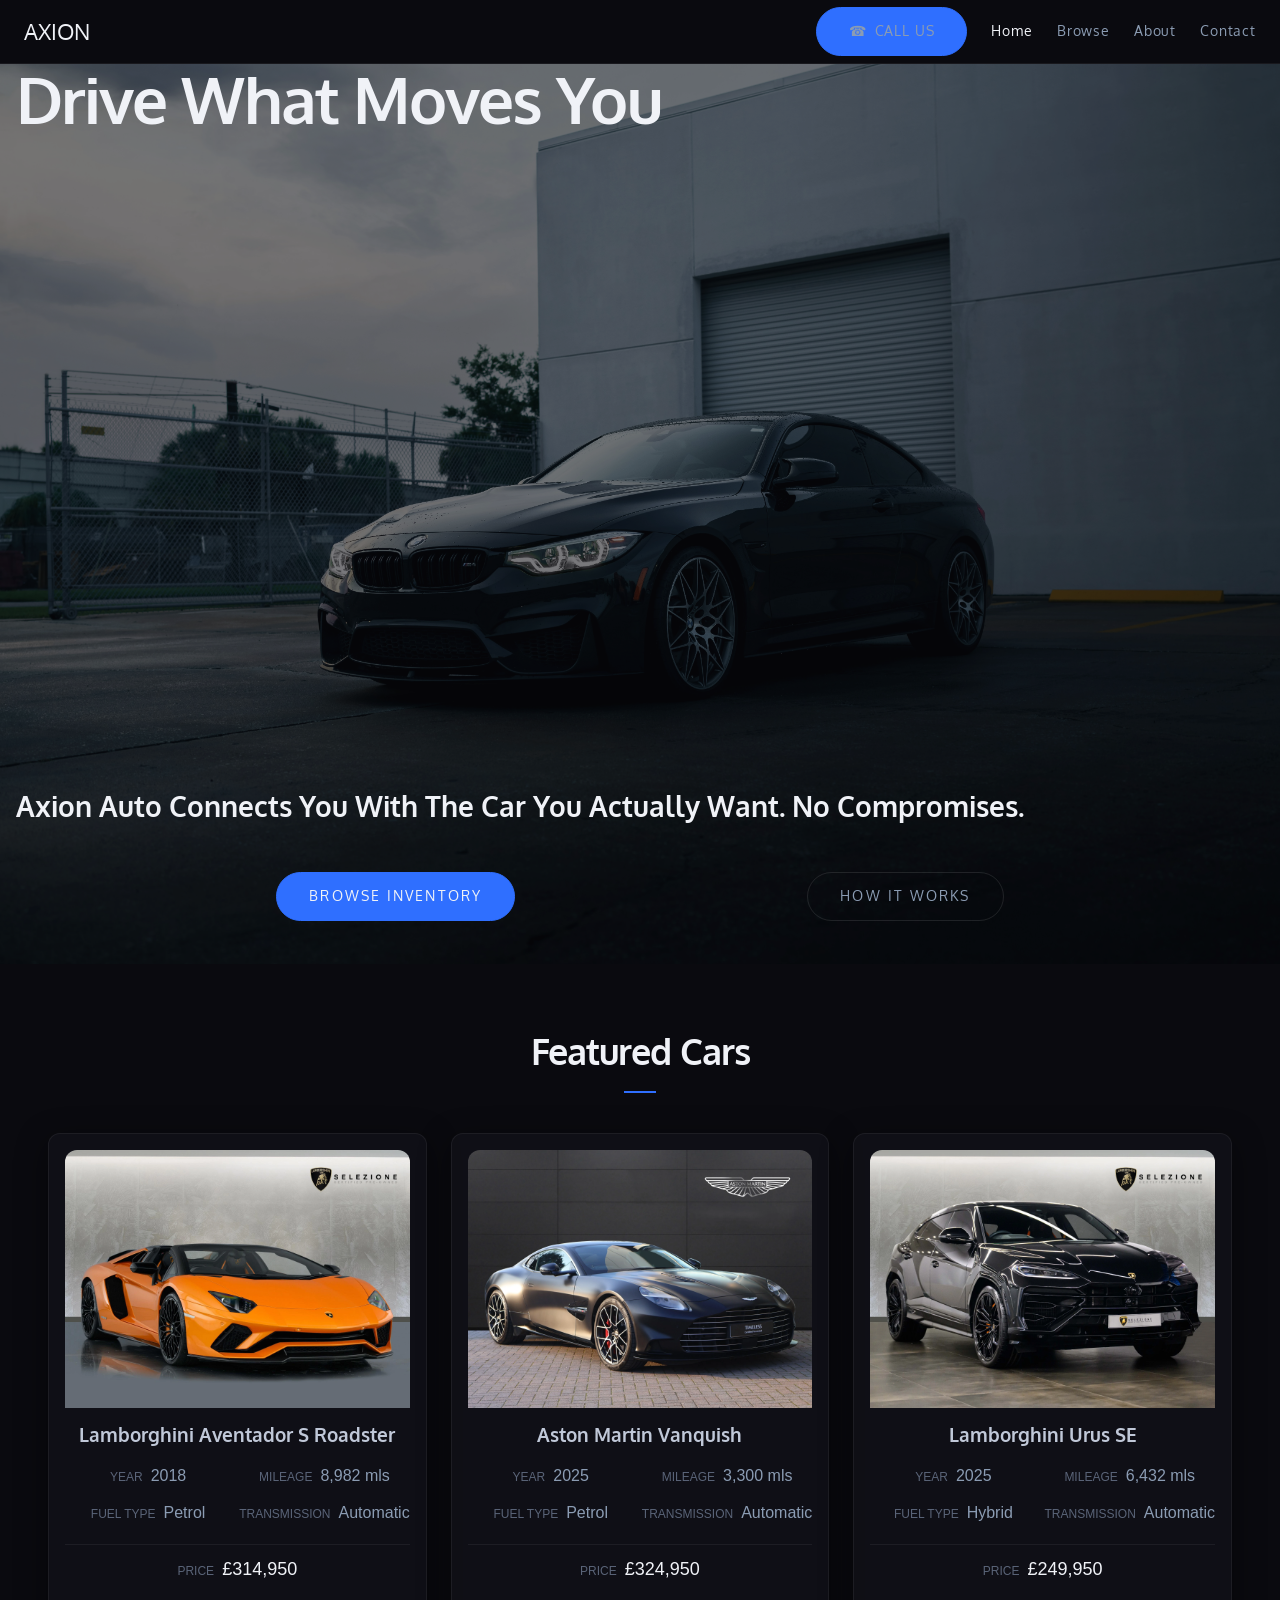
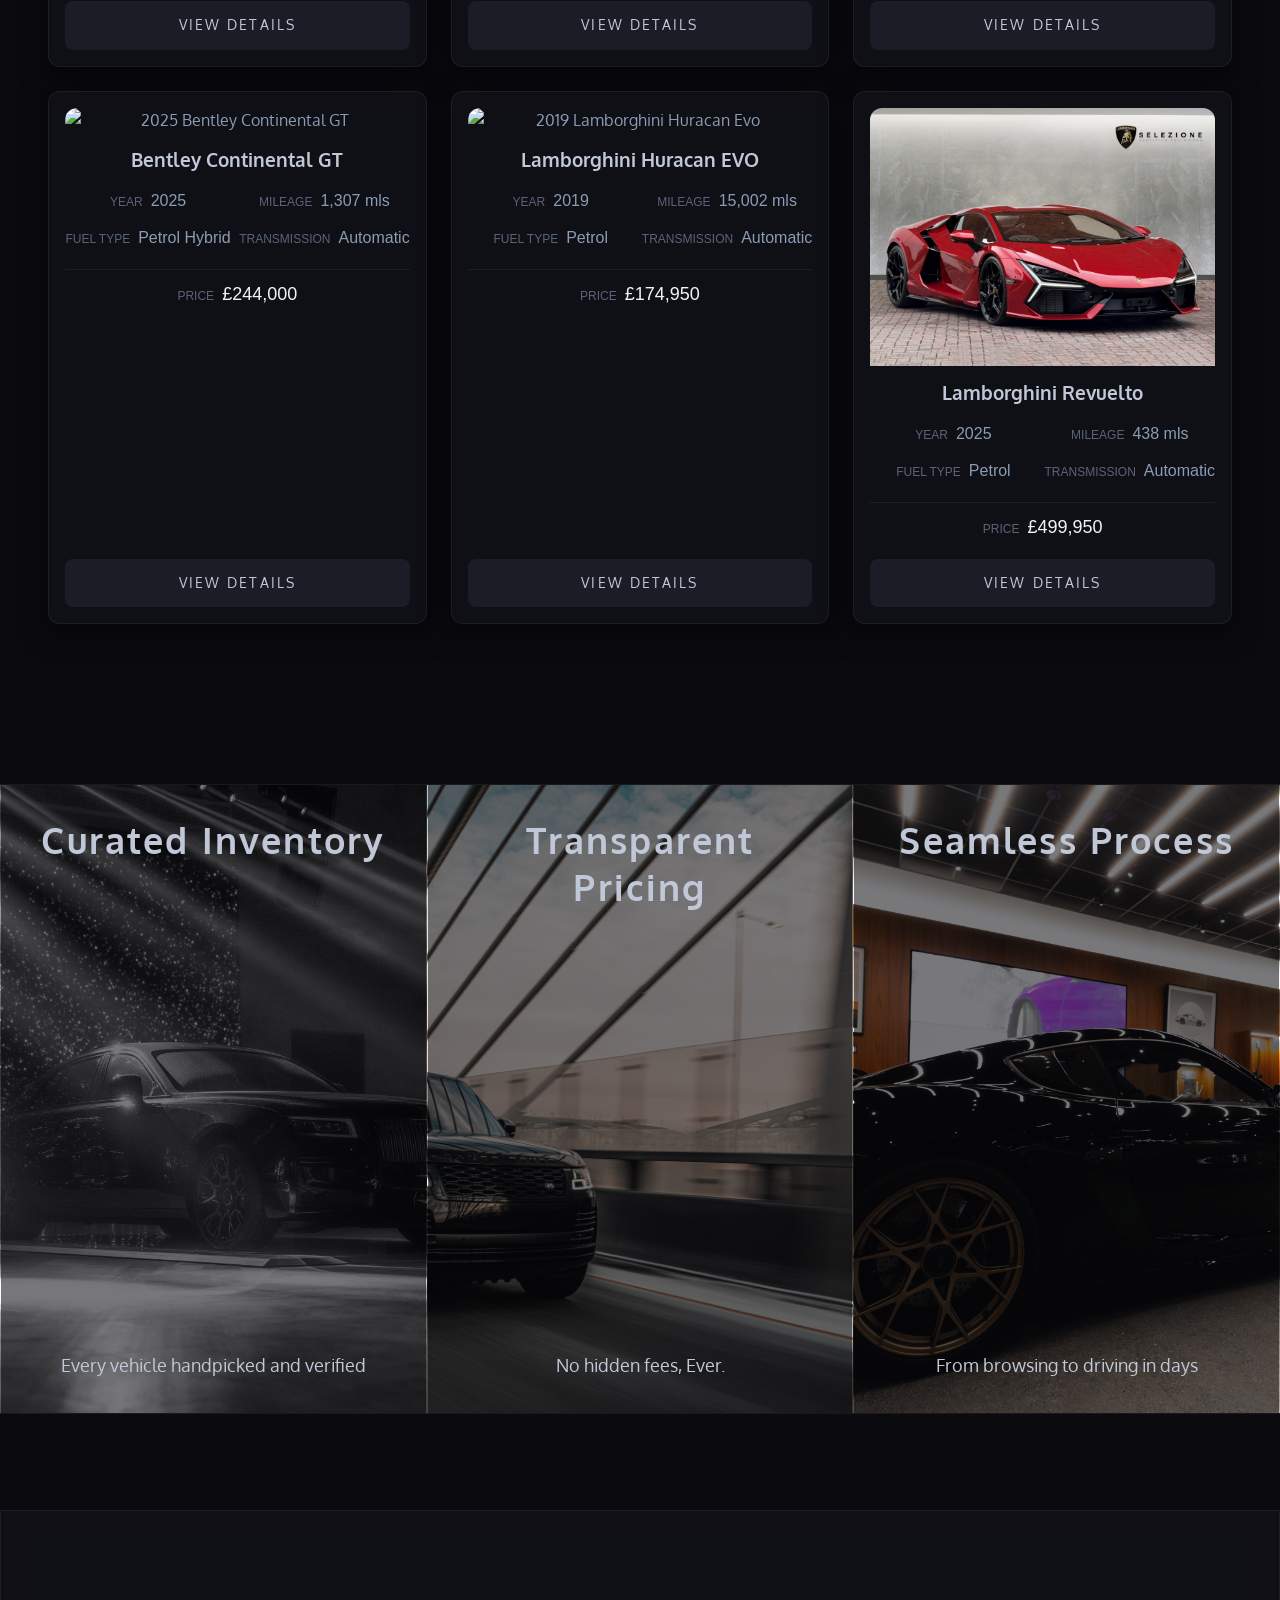
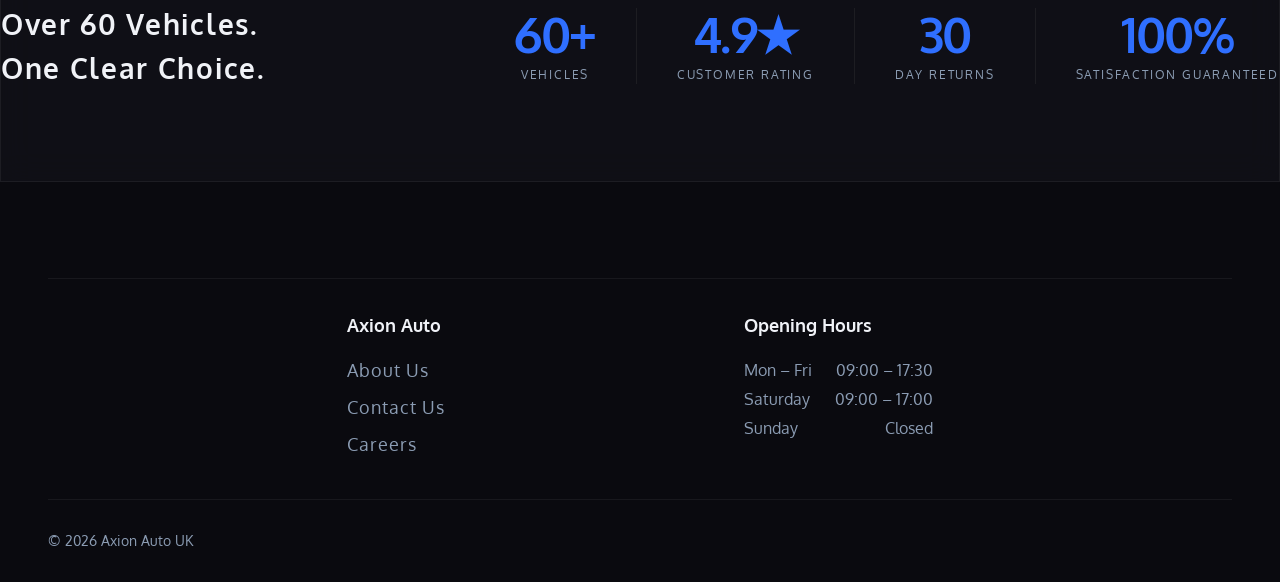
==== commit b141db7c: "Add files via upload" ====
--- a/index.html
+++ b/index.html
@@ -14,7 +14,6 @@
       href="https://fonts.googleapis.com/css2?family=Oxygen:wght@300;400;700&display=swap"
       rel="stylesheet"
     />
-    <title>Axion Auto</title>
     <link
       rel="apple-touch-icon"
       sizes="180x180"
@@ -33,13 +32,14 @@
       href="./favicon/favicon-16x16.png"
     />
     <link rel="manifest" href="./favicon/site.webmanifest" />
+    <title>Axion Auto</title>
   </head>
   <body>
     <header class="site-nav">
       <span class="site-header">AXION</span>
-
       <nav class="nav-header" aria-label="Main navigation">
         <a href="tel:+441234567890" class="btn btn--primary nav-cta">Call Us</a>
+        <a href="./index.html" aria-current="page">Home</a>
         <a href="./inventory.html">Browse</a>
         <a href="./about.html">About</a>
         <a href="./contact.html">Contact</a>
@@ -83,9 +83,11 @@
                 <li><span>Mileage</span>8,982 mls</li>
                 <li><span>Fuel Type</span>Petrol</li>
                 <li><span>Transmission</span>Automatic</li>
-                <li><span>Price</span>£314,950.00</li>
-              </ul>
-              <a href="./inventory.html" class="btn btn--elevated btn--block"
+                <li><span>Price</span>£314,950</li>
+              </ul>
+              <a
+                href="./details.html?car=aventador-s"
+                class="btn btn--elevated btn--block"
                 >View Details</a
               >
             </article>
@@ -105,9 +107,11 @@
                 <li><span>Mileage</span>3,300 mls</li>
                 <li><span>Fuel Type</span>Petrol</li>
                 <li><span>Transmission</span>Automatic</li>
-                <li><span>Price</span>£324,950.00</li>
-              </ul>
-              <a href="./inventory.html" class="btn btn--elevated btn--block"
+                <li><span>Price</span>£324,950</li>
+              </ul>
+              <a
+                href="./details.html?car=vanquish"
+                class="btn btn--elevated btn--block"
                 >View Details</a
               >
             </article>
@@ -127,9 +131,11 @@
                 <li><span>Mileage</span>6,432 mls</li>
                 <li><span>Fuel Type</span>Hybrid</li>
                 <li><span>Transmission</span>Automatic</li>
-                <li><span>Price</span>£249,950.00</li>
-              </ul>
-              <a href="./inventory.html" class="btn btn--elevated btn--block"
+                <li><span>Price</span>£249,950</li>
+              </ul>
+              <a
+                href="./details.html?car=urus-se"
+                class="btn btn--elevated btn--block"
                 >View Details</a
               >
             </article>
@@ -138,20 +144,22 @@
               <figure class="car-image">
                 <img
                   class="large-image"
-                  src="./assets/images/2026-bentley-continental-gt.webp"
-                  alt="2026 Bentley Continental GT"
+                  src="./assets/images/2025-bentley-continental-gt.webp"
+                  alt="2025 Bentley Continental GT"
                   loading="lazy"
                 />
               </figure>
               <h3>Bentley Continental GT</h3>
               <ul class="car-specs">
-                <li><span>Year</span>2026</li>
-                <li><span>Mileage</span>50 mls</li>
+                <li><span>Year</span>2025</li>
+                <li><span>Mileage</span>1,307 mls</li>
                 <li><span>Fuel Type</span>Petrol Hybrid</li>
                 <li><span>Transmission</span>Automatic</li>
-                <li><span>Price</span>£244,950.00</li>
-              </ul>
-              <a href="./inventory.html" class="btn btn--elevated btn--block"
+                <li><span>Price</span>£244,000</li>
+              </ul>
+              <a
+                href="./details.html?car=continental-gt"
+                class="btn btn--elevated btn--block"
                 >View Details</a
               >
             </article>
@@ -160,20 +168,22 @@
               <figure class="car-image">
                 <img
                   class="large-image"
-                  src="./assets/images/2020-lamborghini-huracan.webp"
-                  alt="2020 Lamborghini Huracan Evo"
+                  src="./assets/images/2019-lamborghini-huracan.webp"
+                  alt="2019 Lamborghini Huracan Evo"
                   loading="lazy"
                 />
               </figure>
               <h3>Lamborghini Huracan EVO</h3>
               <ul class="car-specs">
-                <li><span>Year</span>2020</li>
-                <li><span>Mileage</span>5,000 mls</li>
+                <li><span>Year</span>2019</li>
+                <li><span>Mileage</span>15,002 mls</li>
                 <li><span>Fuel Type</span>Petrol</li>
                 <li><span>Transmission</span>Automatic</li>
-                <li><span>Price</span>£199,950.00</li>
-              </ul>
-              <a href="./inventory.html" class="btn btn--elevated btn--block"
+                <li><span>Price</span>£174,950</li>
+              </ul>
+              <a
+                href="./details.html?car=huracan-evo"
+                class="btn btn--elevated btn--block"
                 >View Details</a
               >
             </article>
@@ -193,9 +203,11 @@
                 <li><span>Mileage</span>438 mls</li>
                 <li><span>Fuel Type</span>Petrol</li>
                 <li><span>Transmission</span>Automatic</li>
-                <li><span>Price</span>£499,950.00</li>
-              </ul>
-              <a href="./details.html" class="btn btn--elevated btn--block"
+                <li><span>Price</span>£499,950</li>
+              </ul>
+              <a
+                href="./details.html?car=revuelto"
+                class="btn btn--elevated btn--block"
                 >View Details</a
               >
             </article>
@@ -203,7 +215,7 @@
         </div>
       </section>
 
-      <section class="promises">
+      <section class="promises" aria-label="Our promises">
         <div class="promise promise-1">
           <h2 class="promise-heading">Curated Inventory</h2>
           <p class="promise-p">Every vehicle handpicked and verified</p>
@@ -247,9 +259,7 @@
 
     <footer class="site-footer">
       <div class="section-inner">
-        <!-- NEW: Grouped Layout -->
         <div class="footer-layout">
-          <!-- Column 1 -->
           <div class="footer-column">
             <h2 class="footer-heading">Axion Auto</h2>
             <nav class="axion-footer" aria-label="Footer navigation">
@@ -260,8 +270,6 @@
               </ul>
             </nav>
           </div>
-
-          <!-- Column 2 -->
           <div class="footer-column">
             <h2 class="footer-heading">Opening Hours</h2>
             <div class="hours">
@@ -282,11 +290,11 @@
             </div>
           </div>
         </div>
-
         <div class="copyright">
           <p>&copy; 2026 Axion Auto UK</p>
         </div>
       </div>
     </footer>
+
   </body>
 </html>
--- a/style.css
+++ b/style.css
@@ -9,6 +9,7 @@
   --color-bg-elevated: #1c1c26;
   --color-bg-overlay: rgba(10, 10, 15, 0.55);
   --color-bg-overlay-car: rgba(20, 20, 20, 0.28);
+  --color-bg-overlay-deep: rgba(10, 10, 15, 0.95);
 
   /* Colors — accent */
   --color-accent-primary: #2f6fff;
@@ -152,8 +153,6 @@
   font-size: var(--font-size-m);
   line-height: var(--line-height-base);
   -webkit-font-smoothing: antialiased;
-  overflow-x: hidden;
-  width: 100%;
 }
 
 main {
@@ -196,7 +195,6 @@
   margin-top: var(--space-4);
 }
 
-/* Heading modifier for centered layouts */
 .section-heading--center {
   text-align: center;
 }
@@ -327,8 +325,8 @@
 
 .panel {
   position: relative;
-  max-width: 100vw;
-  min-height: 100vh;
+  max-width: 100%;
+  min-height: 100dvh;
   transition: opacity var(--transition-slow);
 }
 
@@ -463,7 +461,7 @@
 }
 
 .car-specs li:last-child {
-  grid-column: 1 / -1; /* Tells the item to stretch from the first grid line to the last */
+  grid-column: 1 / -1;
   margin-top: var(--space-2);
   padding-top: var(--space-2);
   border-top: 1px solid var(--color-border-subtle);
@@ -557,8 +555,7 @@
   justify-content: space-between;
   align-items: center;
   min-height: 30vh;
-  padding-top: var(--space-8);
-  padding-bottom: var(--space-8);
+  padding: var(--space-8) 0;
 }
 
 .banner-heading {
@@ -611,7 +608,6 @@
   background-color: var(--color-bg-base);
 }
 
-/* NEW: Layout Wrapper */
 .footer-layout {
   display: flex;
   justify-content: space-evenly;
@@ -694,8 +690,254 @@
 }
 
 /* ============================================
-    Details Page
-    ============================================ */
+   INVENTORY PAGE
+   ============================================ */
+
+.inventory-header {
+  margin-top: var(--nav-height);
+  padding: var(--space-20) 0 var(--space-8);
+}
+
+/* --- Controls bar --- */
+.inventory-controls {
+  padding: var(--space-6) 0 var(--space-10);
+  border-bottom: 1px solid var(--color-border-subtle);
+  margin-bottom: var(--space-10);
+}
+
+.controls-bar {
+  display: flex;
+  justify-content: space-between;
+  align-items: flex-end;
+  gap: var(--space-8);
+  flex-wrap: wrap;
+}
+
+.controls-filters {
+  display: flex;
+  flex-direction: column;
+  gap: var(--space-4);
+  flex: 1 1 auto;
+  min-width: 0;
+}
+
+.controls-meta {
+  display: flex;
+  align-items: center;
+  gap: var(--space-6);
+  flex: 0 0 auto;
+}
+
+/* --- Filter groups --- */
+.filter-group {
+  display: flex;
+  align-items: center;
+  gap: var(--space-3);
+  flex-wrap: wrap;
+}
+
+.filter-group-label {
+  font-size: var(--font-size-xs);
+  color: var(--color-silver-muted);
+  letter-spacing: var(--tracking-widest);
+  text-transform: uppercase;
+  white-space: nowrap;
+  min-width: 5.5rem;
+}
+
+.filter-options {
+  display: flex;
+  gap: var(--space-2);
+  flex-wrap: wrap;
+}
+
+.filter-btn {
+  display: inline-block;
+  padding: var(--space-2) var(--space-5);
+  background: transparent;
+  border: 1px solid var(--color-border-default);
+  color: var(--color-text-secondary);
+  border-radius: var(--radius-pill);
+  font-family: var(--font-family-base);
+  font-size: var(--font-size-s);
+  cursor: pointer;
+  transition:
+    background-color var(--transition-fast),
+    border-color var(--transition-fast),
+    color var(--transition-fast);
+}
+
+.filter-btn:hover {
+  color: var(--color-text-primary);
+  border-color: var(--color-border-accent);
+}
+
+.filter-btn[aria-checked="true"] {
+  background: var(--color-accent-muted);
+  border-color: var(--color-accent-primary);
+  color: var(--color-accent-primary);
+}
+
+/* --- Result count + clear --- */
+.result-count {
+  display: inline-flex;
+  align-items: center;
+  gap: var(--space-3);
+  font-size: var(--font-size-s);
+  color: var(--color-text-secondary);
+  letter-spacing: var(--tracking-wide);
+  margin: 0;
+}
+
+.result-count-divider {
+  color: var(--color-text-disabled);
+}
+
+.clear-filters {
+  background: none;
+  border: none;
+  color: var(--color-accent-primary);
+  font-family: var(--font-family-base);
+  font-size: var(--font-size-s);
+  letter-spacing: var(--tracking-wide);
+  cursor: pointer;
+  padding: 0;
+  text-decoration: underline;
+  text-underline-offset: 3px;
+  transition: color var(--transition-fast);
+}
+
+.clear-filters:hover {
+  color: var(--color-accent-hover);
+}
+
+.clear-filters[hidden] {
+  display: none;
+}
+
+/* --- Sort dropdown (custom-styled native select) --- */
+.sort-wrapper {
+  display: flex;
+  align-items: center;
+  gap: var(--space-3);
+}
+
+.sort-label {
+  font-size: var(--font-size-xs);
+  color: var(--color-silver-muted);
+  letter-spacing: var(--tracking-widest);
+  text-transform: uppercase;
+  white-space: nowrap;
+}
+
+.sort-select-shell {
+  position: relative;
+  display: inline-block;
+}
+
+.sort-select {
+  appearance: none;
+  -webkit-appearance: none;
+  background: transparent;
+  border: 1px solid var(--color-border-default);
+  color: var(--color-text-primary);
+  font-family: var(--font-family-base);
+  font-size: var(--font-size-s);
+  padding: var(--space-2) var(--space-10) var(--space-2) var(--space-5);
+  border-radius: var(--radius-pill);
+  cursor: pointer;
+  min-width: 200px;
+  transition:
+    border-color var(--transition-fast),
+    color var(--transition-fast);
+}
+
+.sort-select:hover {
+  border-color: var(--color-border-accent);
+}
+
+.sort-select:focus-visible {
+  outline: 2px solid var(--color-accent-primary);
+  outline-offset: 2px;
+  border-color: var(--color-accent-primary);
+}
+
+.sort-select option {
+  background: var(--color-bg-elevated);
+  color: var(--color-text-primary);
+}
+
+/* Custom dropdown chevron */
+.sort-select-shell::after {
+  content: "";
+  position: absolute;
+  right: var(--space-5);
+  top: 50%;
+  transform: translateY(-50%) rotate(45deg);
+  width: 6px;
+  height: 6px;
+  border-right: 1px solid var(--color-text-secondary);
+  border-bottom: 1px solid var(--color-text-secondary);
+  pointer-events: none;
+  margin-top: -2px;
+}
+
+/* --- Card fade-in on render --- */
+@keyframes card-fade-in {
+  from {
+    opacity: 0;
+    transform: translateY(8px);
+  }
+  to {
+    opacity: 1;
+    transform: translateY(0);
+  }
+}
+
+#inventory-container .car-feature {
+  animation: card-fade-in var(--duration-slow) var(--ease-out) both;
+}
+
+/* Stagger the first few cards for a graceful cascade */
+#inventory-container .car-feature:nth-child(1) {
+  animation-delay: 0ms;
+}
+#inventory-container .car-feature:nth-child(2) {
+  animation-delay: 60ms;
+}
+#inventory-container .car-feature:nth-child(3) {
+  animation-delay: 120ms;
+}
+#inventory-container .car-feature:nth-child(4) {
+  animation-delay: 180ms;
+}
+#inventory-container .car-feature:nth-child(5) {
+  animation-delay: 240ms;
+}
+#inventory-container .car-feature:nth-child(6) {
+  animation-delay: 300ms;
+}
+
+/* --- Empty state --- */
+.inventory-empty {
+  grid-column: 1 / -1;
+  display: flex;
+  flex-direction: column;
+  align-items: center;
+  gap: var(--space-6);
+  padding: var(--space-24) 0;
+  text-align: center;
+}
+
+.inventory-empty__text {
+  font-size: var(--font-size-l);
+  color: var(--color-text-secondary);
+  margin: 0;
+}
+
+/* ============================================
+   DETAILS PAGE
+   ============================================ */
 
 .car-hero {
   margin-top: var(--nav-height);
@@ -704,6 +946,7 @@
   flex-direction: column;
   justify-content: flex-end;
   padding-bottom: var(--space-16);
+  /* Fallback only — overridden at runtime by script.js for each vehicle */
   background-image:
     linear-gradient(to top, var(--color-bg-base) 0%, transparent 60%),
     url("./assets/images/2025-lamborghini-revuelto.webp");
@@ -739,10 +982,6 @@
 }
 
 /* ============================================
-   CAR DETAILS GALLERY
-   ============================================ */
-
-/* ============================================
    SINGLE CAR DETAILS — GALLERY
    ============================================ */
 .car-gallery {
@@ -762,6 +1001,18 @@
   overflow: hidden;
   position: relative;
   z-index: var(--z-raised);
+}
+
+.gallery-item__trigger {
+  display: block;
+  width: 100%;
+  height: 100%;
+  padding: 0;
+  margin: 0;
+  border: none;
+  background: transparent;
+  color: inherit;
+  cursor: pointer;
 }
 
 .gallery-item img {
@@ -822,7 +1073,7 @@
   align-items: flex-start;
   padding: var(--space-3) 0;
   border-bottom: 1px solid var(--color-border-subtle);
-  break-inside: avoid; /* Prevents a row from splitting across columns */
+  break-inside: avoid;
 }
 
 .spec-row dt {
@@ -850,8 +1101,6 @@
   gap: var(--space-12);
   margin-top: var(--space-12);
   text-align: center;
-  margin-bottom: 0;
-  padding-bottom: 0;
 }
 
 .spec-highlight {
@@ -861,7 +1110,6 @@
   gap: var(--space-2);
   font-size: var(--font-size-xl);
   letter-spacing: var(--tracking-wide);
-  margin-bottom: 0;
 }
 
 .spec-highlight span {
@@ -869,7 +1117,6 @@
   color: var(--color-silver);
   text-transform: uppercase;
   letter-spacing: var(--tracking-widest);
-  margin-bottom: 0;
 }
 
 .car-description {
@@ -926,6 +1173,7 @@
   justify-content: space-between;
   align-items: center;
   user-select: none;
+  list-style: none;
   transition: color var(--transition-fast);
 }
 
@@ -935,10 +1183,6 @@
 
 .spec-summary::-webkit-details-marker {
   display: none;
-}
-
-.spec-summary {
-  list-style: none;
 }
 
 .accordion-icon::after {
@@ -1034,7 +1278,7 @@
   box-shadow: 0 0 0 1px var(--color-accent-primary);
 }
 
-/* --- The Luxury Toggles --- */
+/* Luxury toggle pills */
 .toggles-group {
   display: flex;
   gap: var(--space-4);
@@ -1061,7 +1305,10 @@
   color: var(--color-text-secondary);
   border-radius: var(--radius-pill);
   font-size: var(--font-size-s);
-  transition: all var(--transition-fast);
+  transition:
+    background-color var(--transition-fast),
+    border-color var(--transition-fast),
+    color var(--transition-fast);
 }
 
 .toggle-input:checked + .toggle-pill {
@@ -1197,7 +1444,6 @@
 .promise-list {
   display: flex;
   flex-direction: column;
-  gap: 0;
 }
 
 .promise-card {
@@ -1271,7 +1517,6 @@
 
 .about-why {
   padding: var(--section-padding) 0;
-  background: transparent;
 }
 
 .why-list {
@@ -1333,10 +1578,6 @@
   margin-bottom: var(--space-2);
 }
 
-.why-item + .why-item {
-  margin-top: var(--space-1);
-}
-
 /* ============================================
    ABOUT — FOUNDER QUOTE
    ============================================ */
@@ -1434,6 +1675,7 @@
 
   .hero {
     margin-top: 8rem;
+    background-image: url(./assets/images/hero-img-phone.webp);
   }
 
   .hero-heading {
@@ -1500,7 +1742,7 @@
   }
 
   .car-hero {
-    margin-top: 8rem;
+    margin-top: var(--nav-height)
   }
 
   .gallery-grid {
@@ -1534,16 +1776,15 @@
   }
 
   .dossier-grid {
-    grid-template-columns: 1fr; /* 1 column on mobile */
+    grid-template-columns: 1fr;
   }
   .spec-list--columns {
-    column-count: 1; /* Stack the long list on mobile */
+    column-count: 1;
   }
 
   .spec-highlights {
     flex-direction: column;
     gap: var(--space-4);
-    margin-bottom: 0;
   }
 
   .about-hero {
@@ -1606,6 +1847,28 @@
   .why-list {
     gap: var(--space-8);
   }
+
+  /* Inventory controls — stack zones, full-width sort */
+  .controls-bar {
+    flex-direction: column;
+    align-items: stretch;
+    gap: var(--space-6);
+  }
+
+  .controls-meta {
+    justify-content: space-between;
+    width: 100%;
+    gap: var(--space-4);
+  }
+
+  .filter-group-label {
+    min-width: 0;
+    width: 100%;
+  }
+
+  .sort-select {
+    min-width: 0;
+  }
 }
 
 /* ============================================
@@ -1632,7 +1895,30 @@
   }
 
   .dossier-grid {
-    grid-template-columns: repeat(2, 1fr); /* 2 columns on tablets */
+    grid-template-columns: repeat(2, 1fr);
+  }
+}
+
+/* ============================================
+   MEDIA QUERIES — ≥ 1280px
+   ============================================ */
+
+@media (min-width: 1280px) {
+  /* Prevent the featured-cars grid from going past 3 columns on
+     ultra-wide screens — preserves premium card proportions */
+  .featured-cars {
+    grid-template-columns: repeat(3, 1fr);
+  }
+}
+
+/*============================================
+    ACCESSIBILITY MEDIA QUERIES
+    ============================================ */
+
+    @media (prefers-reduced-motion: reduce) {
+  *, *::before, *::after {
+    animation-duration: 0.01ms !important;
+    transition-duration: 0.01ms !important;
   }
 }
 
@@ -1641,20 +1927,18 @@
    ============================================ */
 .lightbox {
   position: fixed;
-  inset: 0; /* Shorthand for top:0, right:0, bottom:0, left:0 */
-  background-color: rgba(10, 10, 15, 0.95); /* Very dark, slight transparency */
+  inset: 0;
+  background-color: var(--color-bg-overlay-deep);
   z-index: var(--z-modal);
   display: flex;
   justify-content: center;
   align-items: center;
 
-  /* Hidden by default */
   opacity: 0;
   pointer-events: none;
   transition: opacity var(--transition-base);
 }
 
-/* JavaScript will add this class to make it visible! */
 .lightbox.active {
   opacity: 1;
   pointer-events: auto;
@@ -1672,30 +1956,40 @@
   position: absolute;
   top: var(--space-6);
   right: var(--space-8);
-  font-size: var(--font-size-5xl);
-  color: var(--color-silver);
+  width: 3rem;
+  height: 3rem;
+  display: inline-flex;
+  align-items: center;
+  justify-content: center;
+  background: transparent;
+  border: none;
+  color: var(--color-text-primary);
+  font-size: var(--font-size-3xl);
+  line-height: 1;
   cursor: pointer;
-  line-height: 1;
-  transition: color var(--transition-fast);
-}
-
-.lightbox-close:hover {
+  transition:
+    color var(--transition-fast),
+    transform var(--transition-fast);
+}
+
+.lightbox-close:hover,
+.lightbox-close:focus-visible {
   color: var(--color-accent-primary);
-}
-
-/* Change cursor to a magnifying glass when hovering over gallery items */
+  transform: translateY(-1px);
+}
+
 .gallery-item {
   cursor: pointer;
 }
 
-/* --- Lightbox Navigation Arrows --- */
+/* Lightbox navigation arrows */
 .lightbox-nav {
   position: absolute;
   top: 50%;
   transform: translateY(-50%);
   background: transparent;
   border: none;
-  color: rgba(255, 255, 255, 0.5); /* Semi-transparent white */
+  color: rgba(255, 255, 255, 0.5);
   font-size: var(--font-size-4xl);
   font-weight: var(--font-weight-light);
   cursor: pointer;
@@ -1703,14 +1997,13 @@
   transition:
     color var(--transition-fast),
     transform var(--transition-fast);
-  z-index: 10;
+  z-index: var(--z-raised);
 }
 
 .lightbox-nav:hover {
-  color: var(--color-text-primary); /* Full white on hover */
-}
-
-/* Push the buttons to the edges and add a slight hover bump */
+  color: var(--color-text-primary);
+}
+
 .lightbox-prev {
   left: var(--space-4);
 }
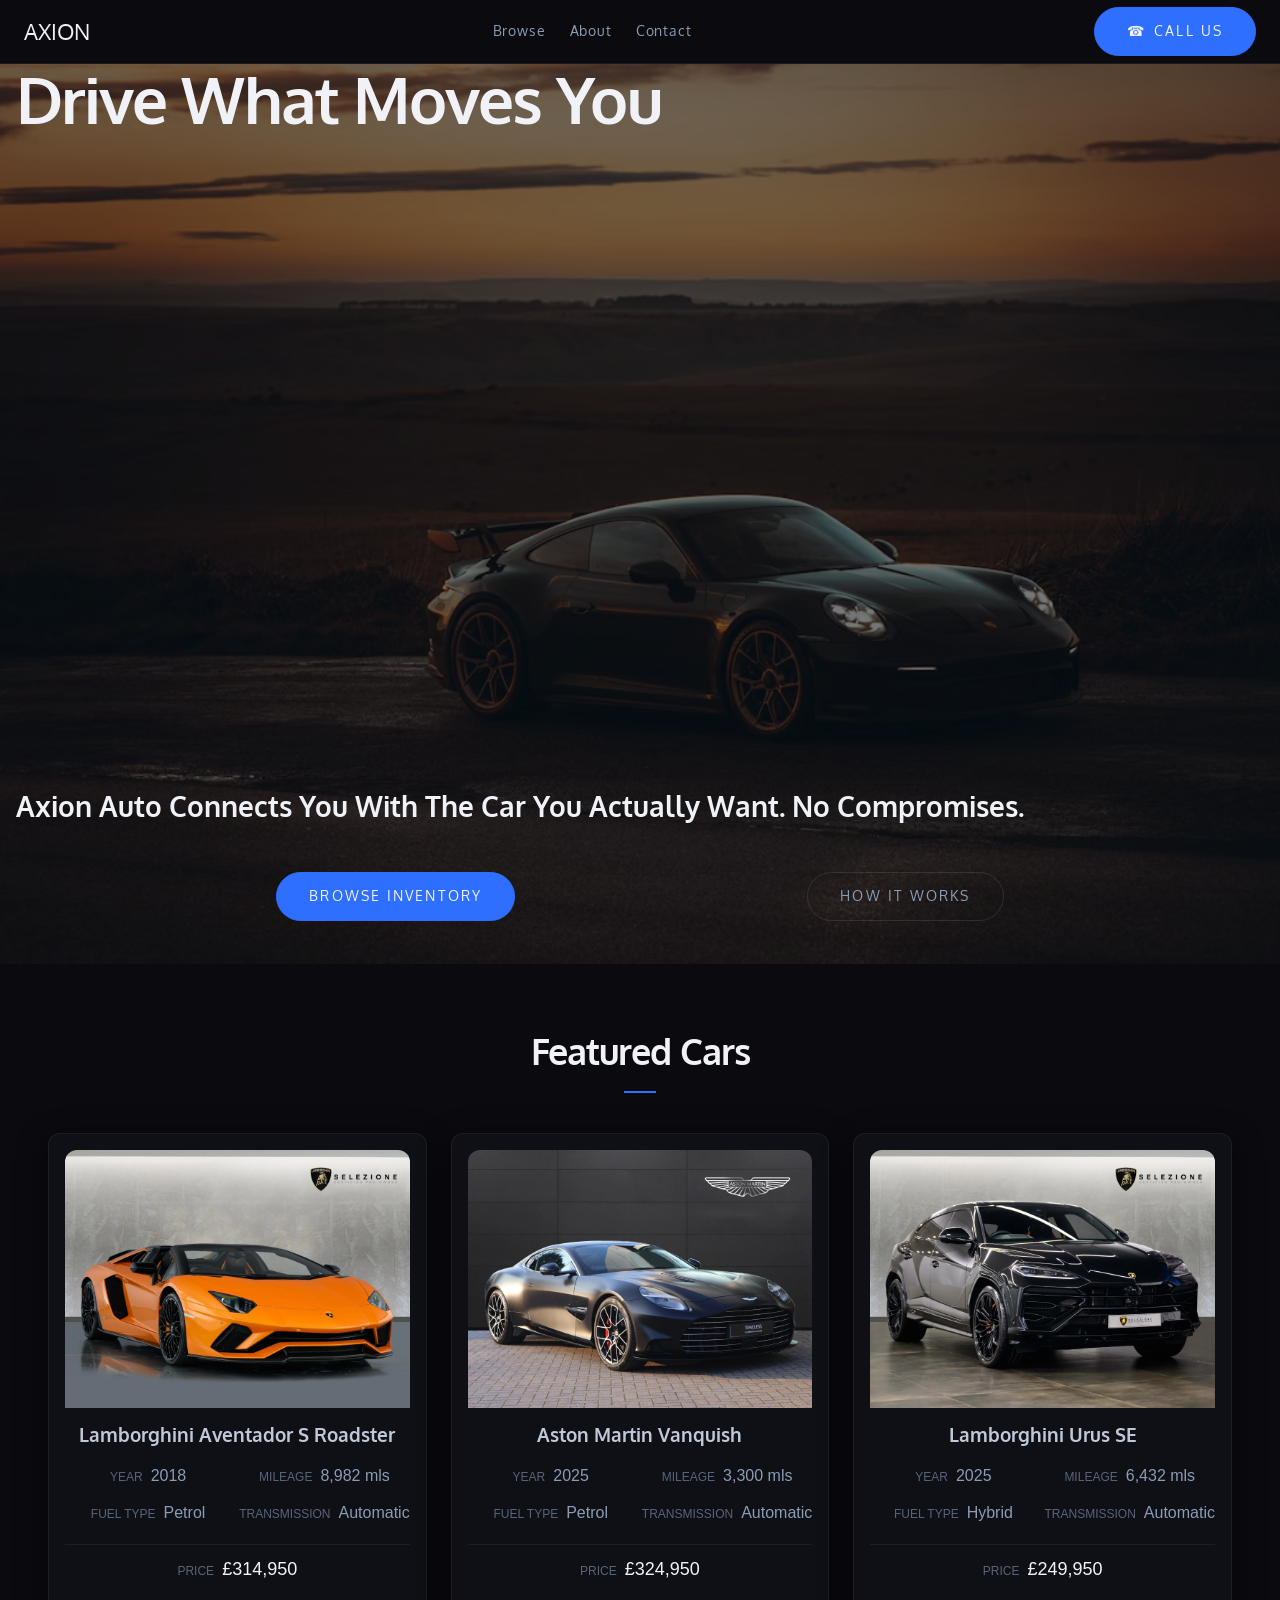
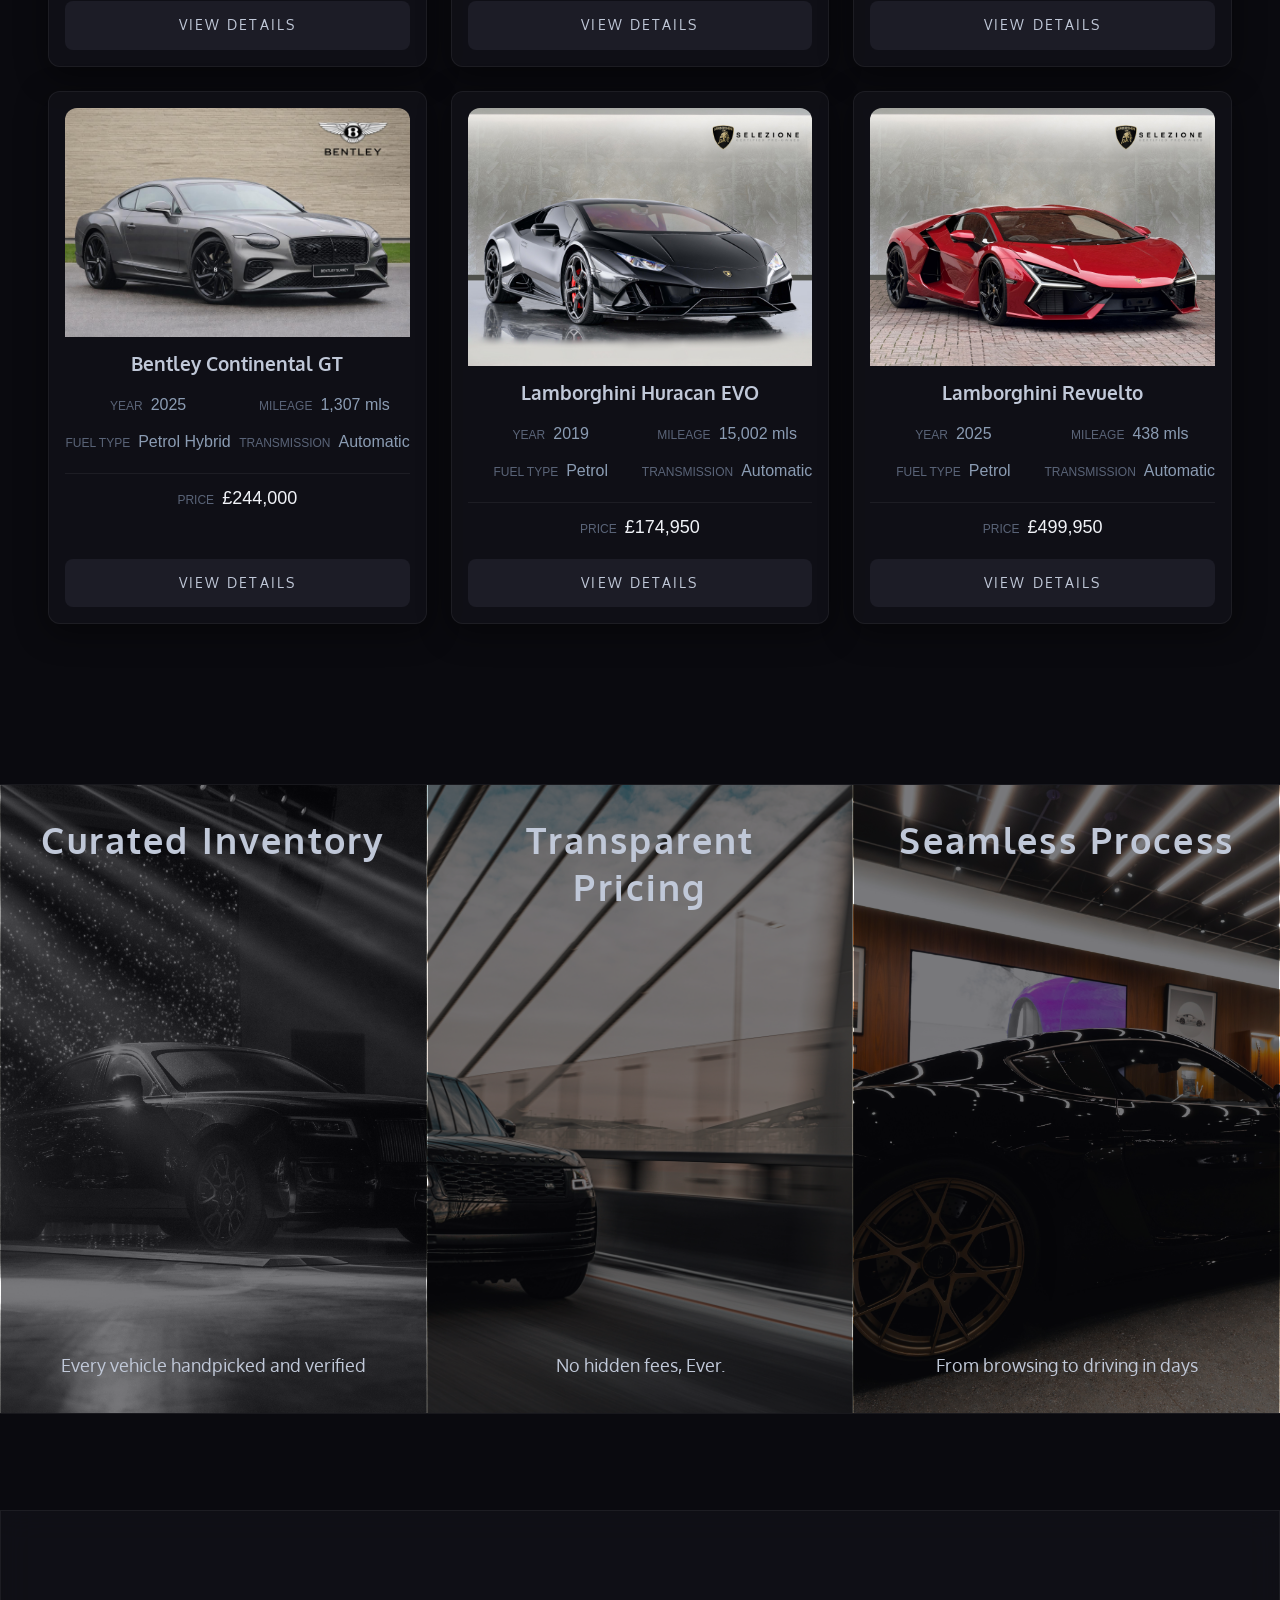
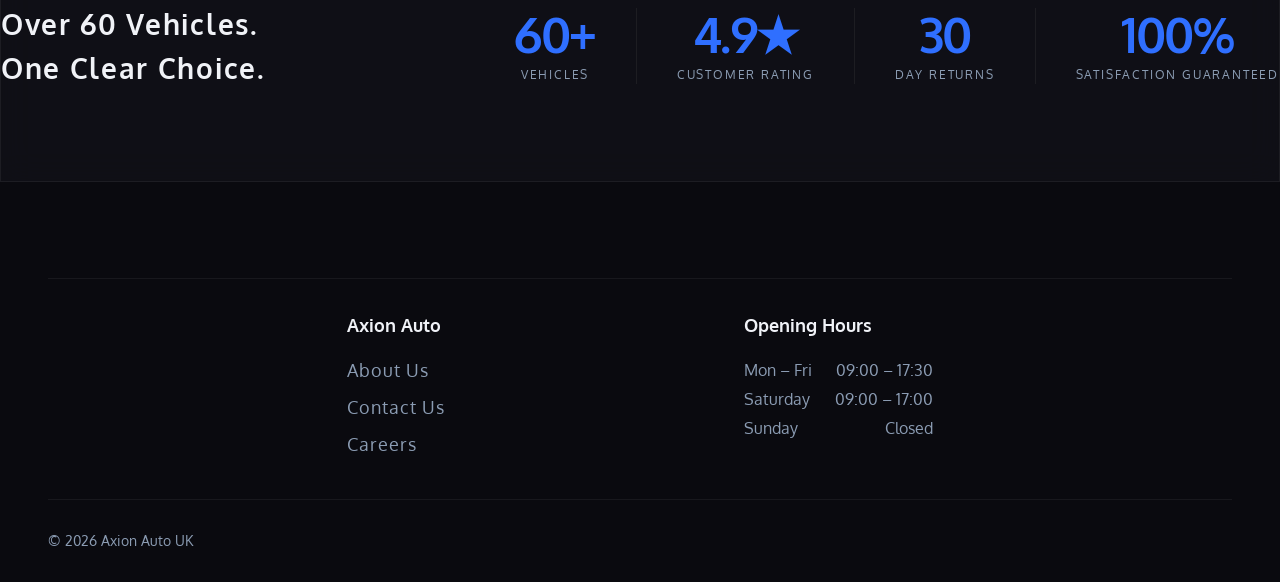
==== commit d4e1c1e3: "Add files via upload" ====
--- a/index.html
+++ b/index.html
@@ -37,13 +37,26 @@
   <body>
     <header class="site-nav">
       <span class="site-header">AXION</span>
-      <nav class="nav-header" aria-label="Main navigation">
-        <a href="tel:+441234567890" class="btn btn--primary nav-cta">Call Us</a>
-        <a href="./index.html" aria-current="page">Home</a>
+      <nav class="nav-header" id="nav-menu" aria-label="Main navigation">
         <a href="./inventory.html">Browse</a>
         <a href="./about.html">About</a>
         <a href="./contact.html">Contact</a>
       </nav>
+      <div class="nav-actions">
+        <a href="tel:+441234567890" class="btn btn--primary nav-cta">Call Us</a>
+        <button
+          class="nav-toggle"
+          id="nav-toggle"
+          type="button"
+          aria-label="Open navigation menu"
+          aria-expanded="false"
+          aria-controls="nav-menu"
+        >
+          <span class="nav-toggle-bar" aria-hidden="true"></span>
+          <span class="nav-toggle-bar" aria-hidden="true"></span>
+          <span class="nav-toggle-bar" aria-hidden="true"></span>
+        </button>
+      </div>
     </header>
 
     <main>
@@ -295,6 +308,6 @@
         </div>
       </div>
     </footer>
-
+    <script src="./script.js" defer></script>
   </body>
 </html>
--- a/style.css
+++ b/style.css
@@ -153,6 +153,7 @@
   font-size: var(--font-size-m);
   line-height: var(--line-height-base);
   -webkit-font-smoothing: antialiased;
+  overflow-x: hidden
 }
 
 main {
@@ -319,6 +320,19 @@
   margin-right: var(--space-2);
 }
 
+/* Hidden at all viewports above 429px */
+.nav-toggle {
+  display: none;
+}
+
+/* Right-side utility group — holds the Call Us CTA always,
+   plus the hamburger toggle which only appears below 429px */
+.nav-actions {
+  display: flex;
+  align-items: center;
+  gap: var(--space-4);
+}
+
 /* ============================================
    PANELS
    ============================================ */
@@ -1001,18 +1015,6 @@
   overflow: hidden;
   position: relative;
   z-index: var(--z-raised);
-}
-
-.gallery-item__trigger {
-  display: block;
-  width: 100%;
-  height: 100%;
-  padding: 0;
-  margin: 0;
-  border: none;
-  background: transparent;
-  color: inherit;
-  cursor: pointer;
 }
 
 .gallery-item img {
@@ -1651,19 +1653,6 @@
    ============================================ */
 
 @media (max-width: 768px) {
-  .site-nav {
-    flex-direction: column;
-    height: auto;
-    padding: var(--space-4) 0;
-    gap: var(--space-3);
-  }
-
-  .nav-header {
-    gap: var(--space-4);
-    flex-wrap: wrap;
-    justify-content: center;
-    align-items: center;
-  }
 
   .section-inner {
     padding: 0 var(--space-6);
@@ -1707,7 +1696,7 @@
   }
   .promise {
     flex: unset;
-    width: 100vw;
+    width: 100%;
     min-width: unset;
   }
 
@@ -1742,7 +1731,7 @@
   }
 
   .car-hero {
-    margin-top: var(--nav-height)
+    margin-top: var(--nav-height);
   }
 
   .gallery-grid {
@@ -1848,6 +1837,10 @@
     gap: var(--space-8);
   }
 
+  .car-model {
+    font-size: var(--font-size-3xl);
+  }
+
   /* Inventory controls — stack zones, full-width sort */
   .controls-bar {
     flex-direction: column;
@@ -1869,11 +1862,170 @@
   .sort-select {
     min-width: 0;
   }
-}
-
-/* ============================================
-   MEDIA QUERIES — 769px–1200px
-   ============================================ */
+
+  .site-nav {
+    flex-flow: row nowrap;
+    height: var(--nav-height);
+    padding: 0 var(--space-5);
+    gap: 0;
+    justify-content: space-between;
+    align-items: center;
+    /* Dropdown will position absolutely below this bar */
+    overflow: visible;
+  }
+
+  /* --- Tighter spacing for the right-side utility group --- */
+  .nav-actions {
+    gap: var(--space-2);
+  }
+
+  /* Compact CTA — leaves room for AXION + hamburger on 393px viewports */
+  .nav-actions .nav-cta {
+    padding: var(--space-2) var(--space-4);
+    font-size: var(--font-size-xs);
+  }
+
+  /* --- Collapse the page-link nav into an absolute dropdown --- */
+  .nav-header {
+    /* Override the flex-basis: 100% from the 768px query */
+    flex-basis: auto;
+
+    position: absolute;
+    top: var(--nav-height);
+    left: 0;
+    right: 0;
+    z-index: var(--z-dropdown);
+
+    /* Layout for dropdown items */
+    flex-direction: column;
+    align-items: stretch;
+    justify-content: flex-start;
+    flex-wrap: nowrap;
+    gap: 0;
+
+    /* Surface — matches the elevated glass of spec accordion panels */
+    background: var(--color-bg-surface);
+    border-bottom: 1px solid var(--color-border-default);
+    box-shadow: var(--shadow-m);
+
+    /* Closed state */
+    opacity: 0;
+    visibility: hidden;
+    transform: translateY(-6px);
+    pointer-events: none;
+    transition:
+      opacity var(--transition-base),
+      transform var(--transition-base),
+      visibility var(--transition-base);
+  }
+
+  /* Triggered by JS — open state */
+  .site-nav.nav-open .nav-header {
+    opacity: 1;
+    visibility: visible;
+    transform: translateY(0);
+    pointer-events: auto;
+  }
+
+  /* --- Individual nav links --- */
+  .nav-header a {
+    display: flex;
+    align-items: center;
+    min-height: 52px;
+    padding: 0 var(--space-6);
+    border-bottom: 1px solid var(--color-border-subtle);
+    font-size: var(--font-size-s);
+    letter-spacing: var(--tracking-widest);
+    text-transform: uppercase;
+    color: var(--color-text-secondary);
+    text-decoration: none;
+    transition:
+      color var(--transition-fast),
+      background-color var(--transition-fast),
+      padding-left var(--transition-fast);
+  }
+
+  .nav-header a:last-child {
+    border-bottom: none;
+  }
+
+  .nav-header a:hover {
+    color: var(--color-text-primary);
+    background-color: var(--color-bg-elevated);
+    padding-left: var(--space-8);
+  }
+
+  .nav-header a[aria-current="page"] {
+    color: var(--color-accent-primary);
+    background-color: var(--color-accent-muted);
+    border-left: 2px solid var(--color-accent-primary);
+  }
+
+  /* --- Hamburger button --- */
+  .nav-toggle {
+    display: flex;
+    flex-direction: column;
+    justify-content: center;
+    align-items: center;
+    gap: 4px;
+    width: 40px;
+    height: 40px;
+    background: transparent;
+    border: none;
+    cursor: pointer;
+    padding: var(--space-2);
+    flex-shrink: 0;
+  }
+
+  .nav-toggle-bar {
+    display: block;
+    width: 22px;
+    height: 1.5px;
+    background: var(--color-text-secondary);
+    border-radius: 1px;
+    transform-origin: center;
+    transition:
+      transform var(--transition-base),
+      opacity var(--transition-fast),
+      background-color var(--transition-fast);
+  }
+
+  /* Bars animate to × when open */
+  .site-nav.nav-open .nav-toggle-bar:nth-child(1) {
+    transform: translateY(5.5px) rotate(45deg);
+    background: var(--color-text-primary);
+  }
+
+  .site-nav.nav-open .nav-toggle-bar:nth-child(2) {
+    opacity: 0;
+    transform: scaleX(0);
+  }
+
+  .site-nav.nav-open .nav-toggle-bar:nth-child(3) {
+    transform: translateY(-5.5px) rotate(-45deg);
+    background: var(--color-text-primary);
+  }
+
+  .hero {
+    margin-top: var(--nav-height);
+  }
+
+  .about-hero {
+    margin-top: var(--nav-height);
+  }
+
+  .car-hero {
+    margin-top: var(--nav-height);
+  }
+
+  /* Respect reduced motion preferences */
+  @media (prefers-reduced-motion: reduce) {
+    .nav-header,
+    .nav-toggle-bar {
+      transition: none;
+    }
+  }
+}
 
 @media (min-width: 769px) and (max-width: 1200px) {
   .about-hero-heading {
@@ -1908,17 +2060,6 @@
      ultra-wide screens — preserves premium card proportions */
   .featured-cars {
     grid-template-columns: repeat(3, 1fr);
-  }
-}
-
-/*============================================
-    ACCESSIBILITY MEDIA QUERIES
-    ============================================ */
-
-    @media (prefers-reduced-motion: reduce) {
-  *, *::before, *::after {
-    animation-duration: 0.01ms !important;
-    transition-duration: 0.01ms !important;
   }
 }
 
@@ -1956,26 +2097,25 @@
   position: absolute;
   top: var(--space-6);
   right: var(--space-8);
-  width: 3rem;
-  height: 3rem;
-  display: inline-flex;
-  align-items: center;
-  justify-content: center;
-  background: transparent;
+
+  /* Strip all default button chrome */
+  background: none;
   border: none;
-  color: var(--color-text-primary);
-  font-size: var(--font-size-3xl);
+  padding: 0;
+  
+  font-size: var(--font-size-5xl);
   line-height: 1;
+  color: var(--color-silver-muted);
   cursor: pointer;
-  transition:
-    color var(--transition-fast),
-    transform var(--transition-fast);
-}
-
-.lightbox-close:hover,
-.lightbox-close:focus-visible {
+  transition: color var(--transition-fast), transform var(--transition-fast);
+}
+
+.lightbox-close:hover {
   color: var(--color-accent-primary);
-  transform: translateY(-1px);
+}
+
+.lightbox-close:active {
+  color: var(--color-accent-hover);
 }
 
 .gallery-item {
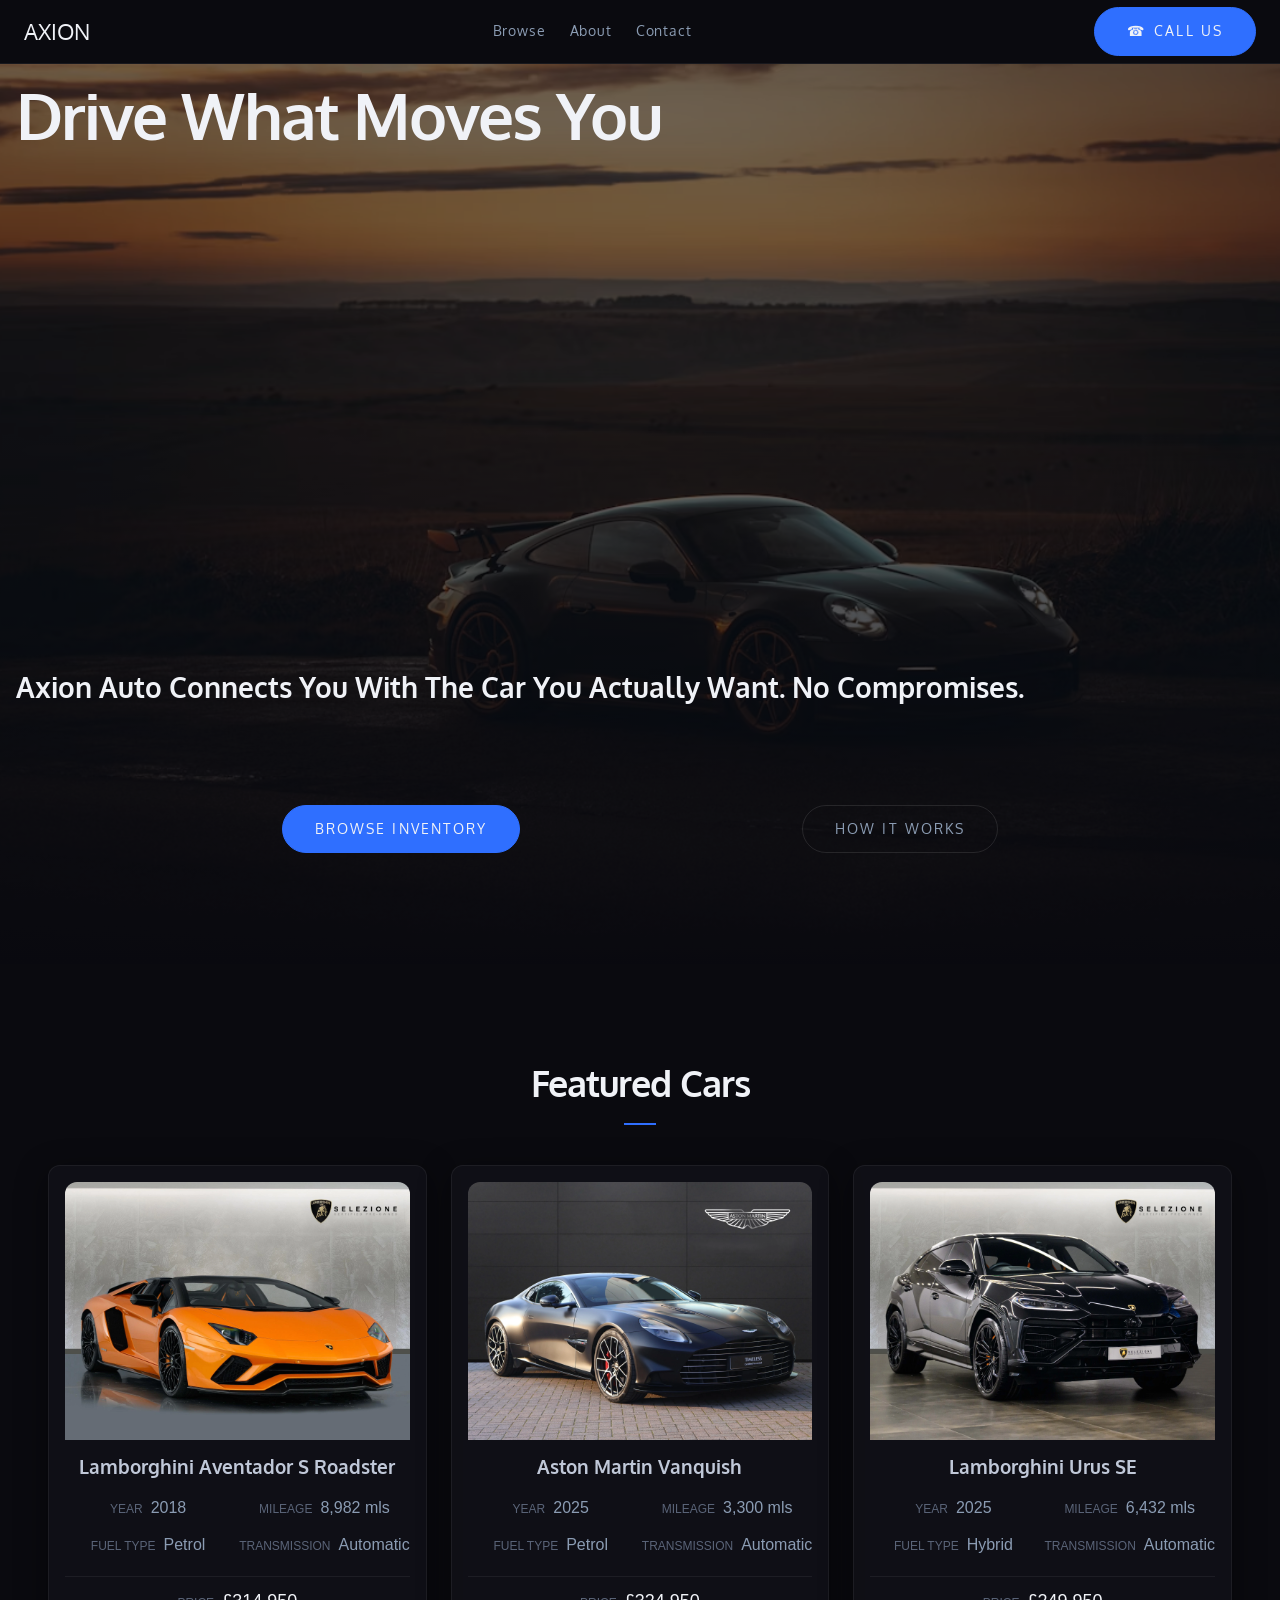
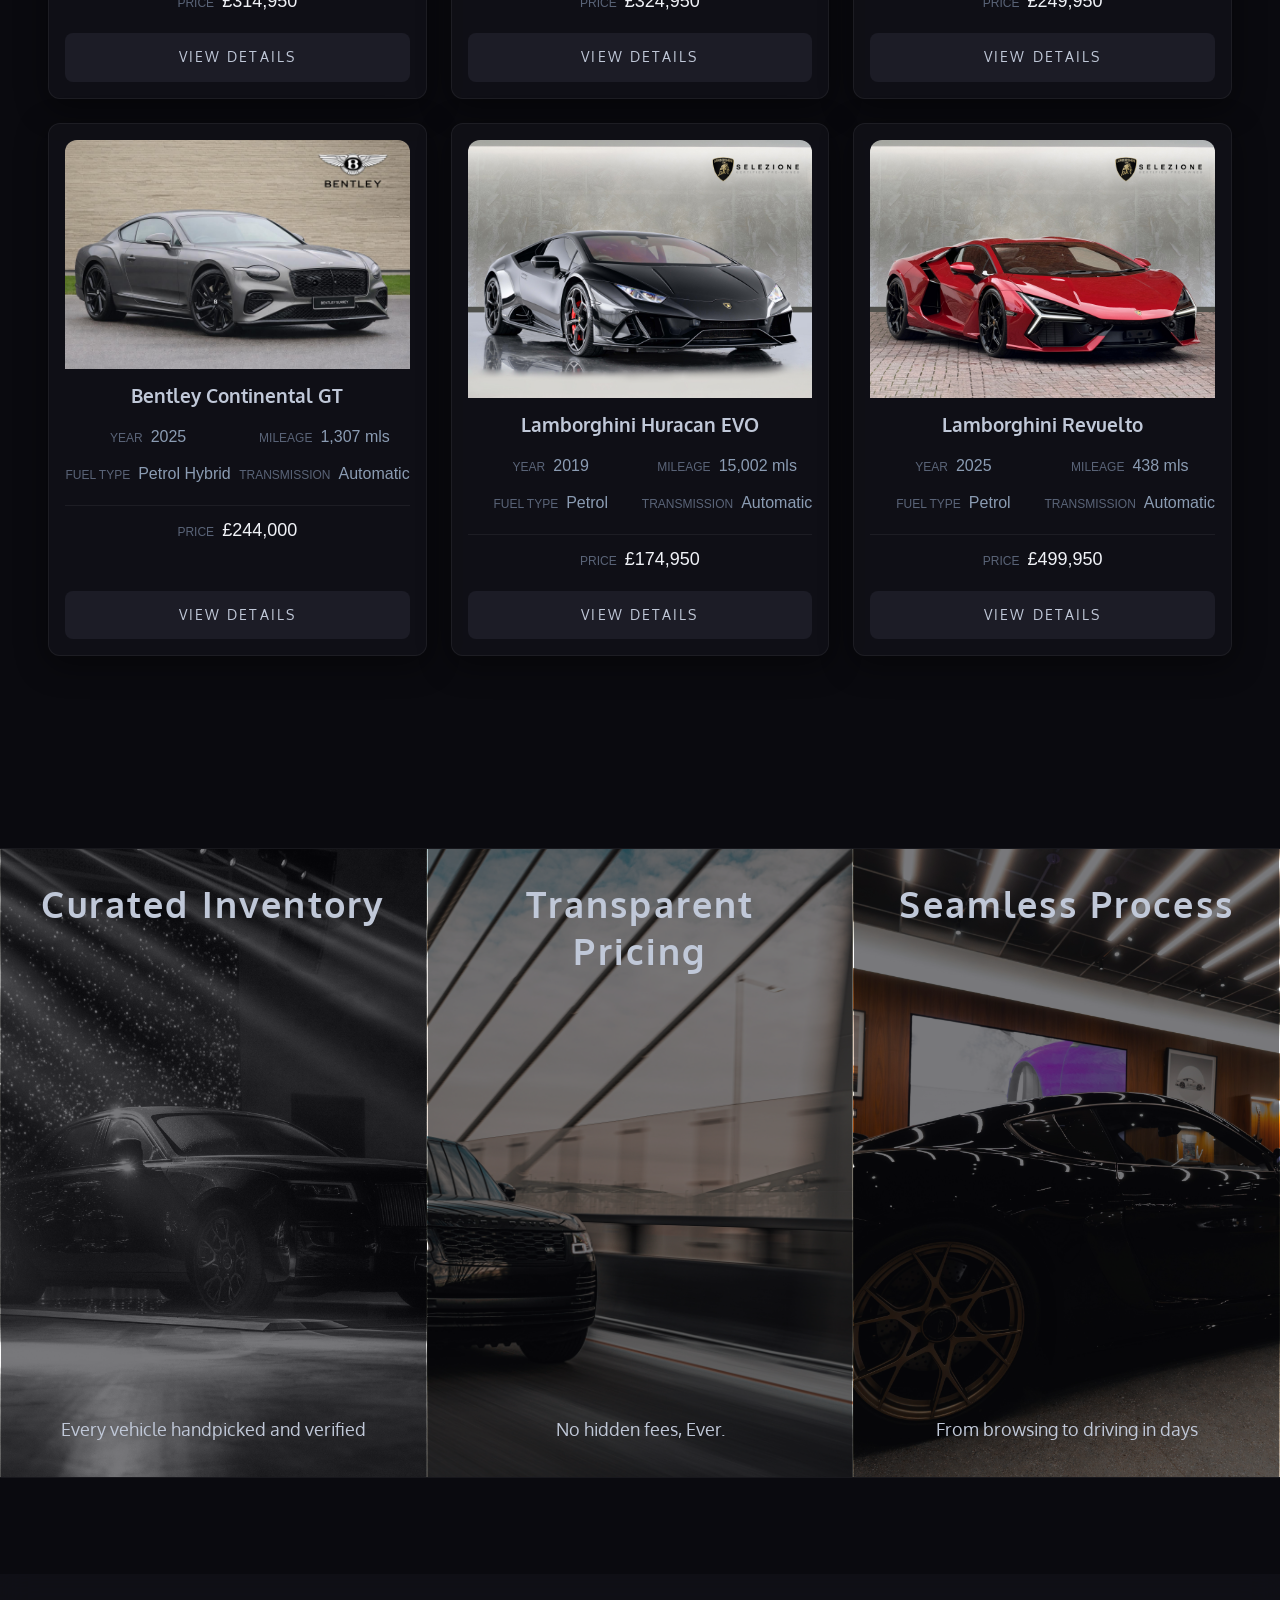
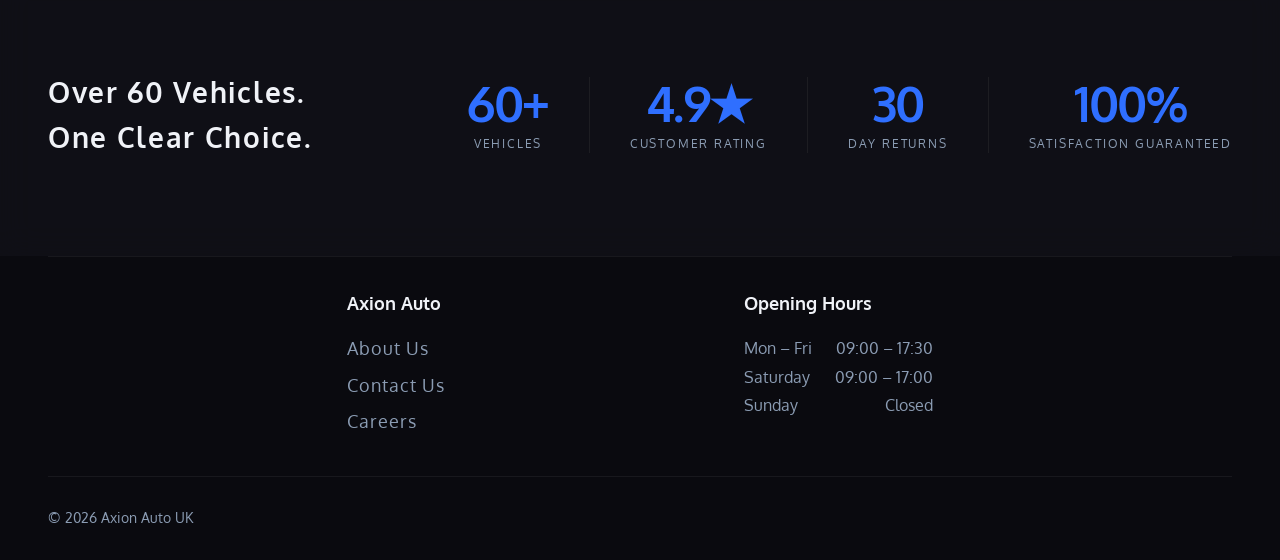
==== commit 40c821d3: "Add files via upload" ====
--- a/index.html
+++ b/index.html
@@ -310,4 +310,4 @@
     </footer>
     <script src="./script.js" defer></script>
   </body>
-</html>
+</html>
--- a/style.css
+++ b/style.css
@@ -113,7 +113,16 @@
   --container-2xl: 1440px;
 
   --nav-height: 64px;
-  --section-padding: var(--space-24);
+  --section-padding: var(
+    --space-24
+  ); /* 6rem — standard rhythm for every content section */
+  --section-padding-compact: var(
+    --space-16
+  ); /* 4rem — for utility/intro sections that flow into another */
+  --section-padding-tiny: var(
+    --space-4
+  ); /* 2rem — for tight sections like the banner */
+  --hero-height: 80dvh; /* unified viewport hero height */
 
   /* Glass */
   --glass-bg: rgba(19, 19, 26, 0.72);
@@ -153,7 +162,7 @@
   font-size: var(--font-size-m);
   line-height: var(--line-height-base);
   -webkit-font-smoothing: antialiased;
-  overflow-x: hidden
+  overflow-x: hidden;
 }
 
 main {
@@ -355,13 +364,17 @@
    ============================================ */
 
 .hero {
-  background-image: url(./assets/images/hero-img.webp);
+  background-image:
+    linear-gradient(to top, var(--color-bg-base) 0%, transparent 60%),
+    url("./assets/images/hero-img.webp");
   position: relative;
   margin-top: var(--nav-height);
   display: flex;
   flex-flow: column nowrap;
   justify-content: space-between;
   align-items: flex-start;
+  height: var(--hero-height);
+  padding: var(--space-4);
 }
 
 .hero::before {
@@ -376,7 +389,7 @@
   display: flex;
   flex-flow: column nowrap;
   justify-content: space-between;
-  min-height: 85vh;
+  min-height: 70dvh;
   z-index: var(--z-raised);
 }
 
@@ -385,7 +398,6 @@
   font-size: var(--font-size-5xl);
   font-weight: var(--font-weight-bold);
   color: var(--color-text-primary);
-  padding-left: var(--space-4);
   letter-spacing: var(--tracking-tight);
   line-height: var(--line-height-tight);
   margin: 0;
@@ -394,7 +406,6 @@
 .hero-subheading {
   font-size: var(--font-size-2xl);
   font-weight: var(--font-weight-bold);
-  padding-left: var(--space-4);
   margin: 0;
 }
 
@@ -414,14 +425,13 @@
    ============================================ */
 
 .featured-cars-section {
-  padding: var(--space-16) 0 var(--space-8);
+  padding: var(--section-padding) 0;
 }
 
 .featured-cars {
   display: grid;
   grid-template-columns: repeat(auto-fit, minmax(320px, 1fr));
   gap: var(--space-6);
-  padding: 0 0 var(--space-8);
 }
 
 .car-feature {
@@ -497,9 +507,9 @@
 }
 
 .promise {
-  flex: 1 1 30vw;
-  min-width: 30vw;
-  min-height: 70vh;
+  flex: 1 1 30%;
+  min-width: 30%;
+  min-height: 70dvh;
   display: flex;
   flex-direction: column;
   justify-content: space-between;
@@ -559,8 +569,7 @@
 .banner {
   background: var(--glass-bg);
   backdrop-filter: var(--glass-blur);
-  border: var(--glass-border);
-  margin-bottom: var(--section-padding);
+  padding: var(--section-padding) 0;
 }
 
 .banner-inner {
@@ -568,8 +577,7 @@
   flex-flow: row nowrap;
   justify-content: space-between;
   align-items: center;
-  min-height: 30vh;
-  padding: var(--space-8) 0;
+  gap: var(--space-8);
 }
 
 .banner-heading {
@@ -709,14 +717,13 @@
 
 .inventory-header {
   margin-top: var(--nav-height);
-  padding: var(--space-20) 0 var(--space-8);
+  padding: var(--section-padding) 0 var(--section-padding-compact);
 }
 
 /* --- Controls bar --- */
 .inventory-controls {
-  padding: var(--space-6) 0 var(--space-10);
+  padding: 0 0 var(--section-padding-compact);
   border-bottom: 1px solid var(--color-border-subtle);
-  margin-bottom: var(--space-10);
 }
 
 .controls-bar {
@@ -955,12 +962,11 @@
 
 .car-hero {
   margin-top: var(--nav-height);
-  min-height: 85vh;
+  min-height: var(--hero-height);
   display: flex;
   flex-direction: column;
   justify-content: flex-end;
   padding-bottom: var(--space-16);
-  /* Fallback only — overridden at runtime by script.js for each vehicle */
   background-image:
     linear-gradient(to top, var(--color-bg-base) 0%, transparent 60%),
     url("./assets/images/2025-lamborghini-revuelto.webp");
@@ -995,11 +1001,24 @@
   margin: 0;
 }
 
+.car-redirects {
+  padding: var(--section-padding-tiny) 0;
+}
+
+.car-redirects .hero-links {
+  display: flex;
+  justify-content: center;
+  gap: var(--space-6);
+  flex-wrap: wrap;
+  min-height: 0;
+}
+
 /* ============================================
    SINGLE CAR DETAILS — GALLERY
    ============================================ */
 .car-gallery {
-  padding: var(--space-12) 0;
+  padding: var(--section-padding) 0;
+  z-index: var(--z-raised);
 }
 
 .gallery-grid {
@@ -1038,7 +1057,7 @@
    ============================================ */
 
 .car-dossier {
-  padding: var(--space-12) 0 var(--space-24);
+  padding: var(--section-padding) 0;
   background-color: var(--color-bg-surface);
   border-top: 1px solid var(--color-border-subtle);
 }
@@ -1122,7 +1141,7 @@
 }
 
 .car-description {
-  padding: var(--space-12) 0 var(--space-24);
+  padding: var(--section-padding) 0;
   position: relative;
 }
 
@@ -1221,7 +1240,7 @@
    SINGLE CAR DETAILS — CONCIERGE FORM
    ============================================ */
 .concierge-inquiry {
-  padding: var(--space-16) 0 var(--space-24);
+  padding: var(--section-padding) 0;
   background-color: var(--color-bg-base);
 }
 
@@ -1357,7 +1376,7 @@
 
 .about-hero {
   position: relative;
-  padding: var(--space-24) 0;
+  padding: var(--section-padding) 0;
   margin-top: var(--nav-height);
   overflow: hidden;
 }
@@ -1467,6 +1486,7 @@
   flex-direction: column;
   gap: var(--space-5);
   max-width: 65ch;
+  min-width: 0;
 }
 
 .promise-card-heading {
@@ -1492,6 +1512,7 @@
   aspect-ratio: 16 / 9;
   max-height: 320px;
   contain: paint;
+  min-width: 0;
 }
 
 .promise-card-media img {
@@ -1500,19 +1521,6 @@
   object-fit: cover;
   object-position: center;
 }
-
-.promise-card:nth-child(1) .promise-card-media img {
-  object-position: 60% center;
-}
-.promise-card:nth-child(2) .promise-card-media img {
-  object-position: center;
-  aspect-ratio: 21 / 9;
-}
-.promise-card:nth-child(3) .promise-card-media img {
-  object-position: 40% center;
-  aspect-ratio: 16 / 10;
-}
-
 /* ============================================
    ABOUT — WHY AXION
    ============================================ */
@@ -1598,11 +1606,12 @@
 }
 
 .founder-quote-text {
-  padding: var(--space-8) 0 var(--space-8) var(--space-8);
+  position: relative;
+  padding: var(--space-16) var(--space-10);
+  max-width: 50rem;
   display: flex;
   flex-direction: column;
   gap: var(--space-5);
-  position: relative;
   border-left: 2px solid var(--color-accent-primary);
 }
 
@@ -1612,23 +1621,32 @@
   line-height: var(--line-height-relaxed);
   font-style: italic;
   margin: 0;
-  max-width: 65ch;
-}
-
-.founder-quote-text p:first-child::before {
+}
+
+/* Decorative quotation marks — anchored to the blockquote corners,
+   not the paragraphs. Scale smoothly via clamp() across all viewports. */
+.founder-quote-text::before,
+.founder-quote-text::after {
+  position: absolute;
+  font-size: clamp(2.5rem, 6vw, 4rem);
+  font-family: Georgia, "Times New Roman", serif;
+  font-style: normal;
+  font-weight: var(--font-weight-bold);
+  line-height: 1;
+  color: var(--color-accent-primary);
+  pointer-events: none;
+}
+
+.founder-quote-text::before {
   content: "\201C";
-  position: absolute;
-  font-size: var(--font-size-5xl);
-  color: var(--color-accent-primary);
   top: 0;
-  left: 0;
-}
-
-.founder-quote-text p:last-child::after {
+  left: var(--space-6);
+}
+
+.founder-quote-text::after {
   content: "\201D";
-  font-size: var(--font-size-5xl);
-  color: var(--color-accent-primary);
-  margin-left: var(--space-2);
+  bottom: 0;
+  right: var(--space-6);
 }
 
 .founder-quote-attribution {
@@ -1653,6 +1671,11 @@
    ============================================ */
 
 @media (max-width: 768px) {
+  :root {
+    --section-padding: var(--space-16); /* 4rem on mobile */
+    --section-padding-compact: var(--space-12); /* 3rem on mobile */
+    --section-padding-tiny: var(--space-8); /* 1rem on mobile */
+  }
 
   .section-inner {
     padding: 0 var(--space-6);
@@ -1663,8 +1686,9 @@
   }
 
   .hero {
-    margin-top: 8rem;
-    background-image: url(./assets/images/hero-img-phone.webp);
+    background-image:
+      linear-gradient(to top, var(--color-bg-base) 0%, transparent 60%),
+      url("./assets/images/hero-img-phone.webp");
   }
 
   .hero-heading {
@@ -1692,8 +1716,8 @@
   .promises {
     flex-flow: column nowrap;
     align-items: center;
-    padding: var(--space-12) 0;
-  }
+  }
+
   .promise {
     flex: unset;
     width: 100%;
@@ -1776,10 +1800,6 @@
     gap: var(--space-4);
   }
 
-  .about-hero {
-    margin-top: 8rem;
-  }
-
   .about-hero-content {
     padding: 0 var(--space-6);
   }
@@ -1815,22 +1835,11 @@
   }
 
   .founder-quote-text {
-    border-left: 2px solid var(--color-accent-primary);
-    padding-left: var(--space-6);
+    padding: var(--space-12) var(--space-6);
   }
 
   .founder-quote-text p {
     font-size: var(--font-size-l);
-  }
-
-  .founder-quote-text p:first-child::before {
-    font-size: var(--font-size-3xl);
-    top: -4px;
-    left: var(--space-2);
-  }
-
-  .founder-quote-text p:last-child::after {
-    font-size: var(--font-size-3xl);
   }
 
   .why-list {
@@ -2038,8 +2047,10 @@
   }
 
   .promise-card-media {
+    width: 100%;
+    max-width: 560px;
     aspect-ratio: 16 / 9;
-    max-height: none;
+    max-height: 360px;
   }
 
   .why-list {
@@ -2102,12 +2113,14 @@
   background: none;
   border: none;
   padding: 0;
-  
+
   font-size: var(--font-size-5xl);
   line-height: 1;
   color: var(--color-silver-muted);
   cursor: pointer;
-  transition: color var(--transition-fast), transform var(--transition-fast);
+  transition:
+    color var(--transition-fast),
+    transform var(--transition-fast);
 }
 
 .lightbox-close:hover {
